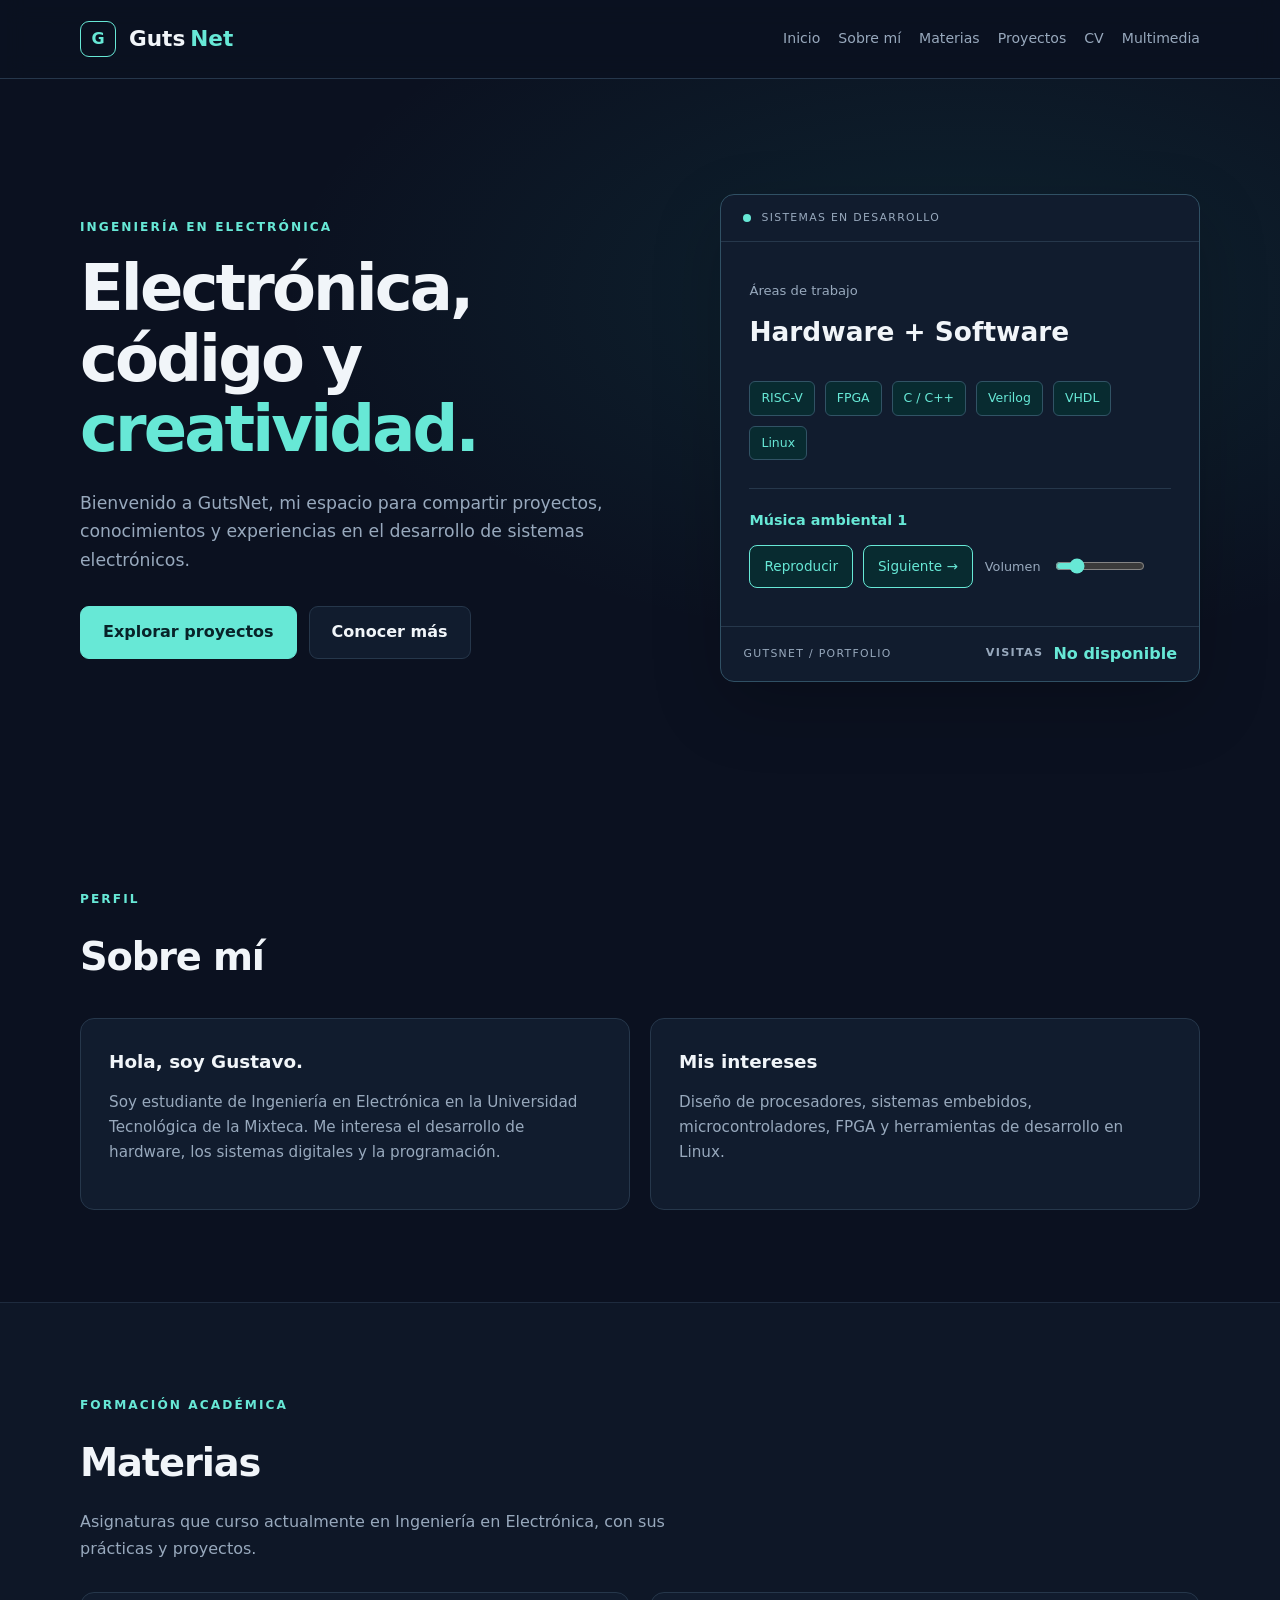
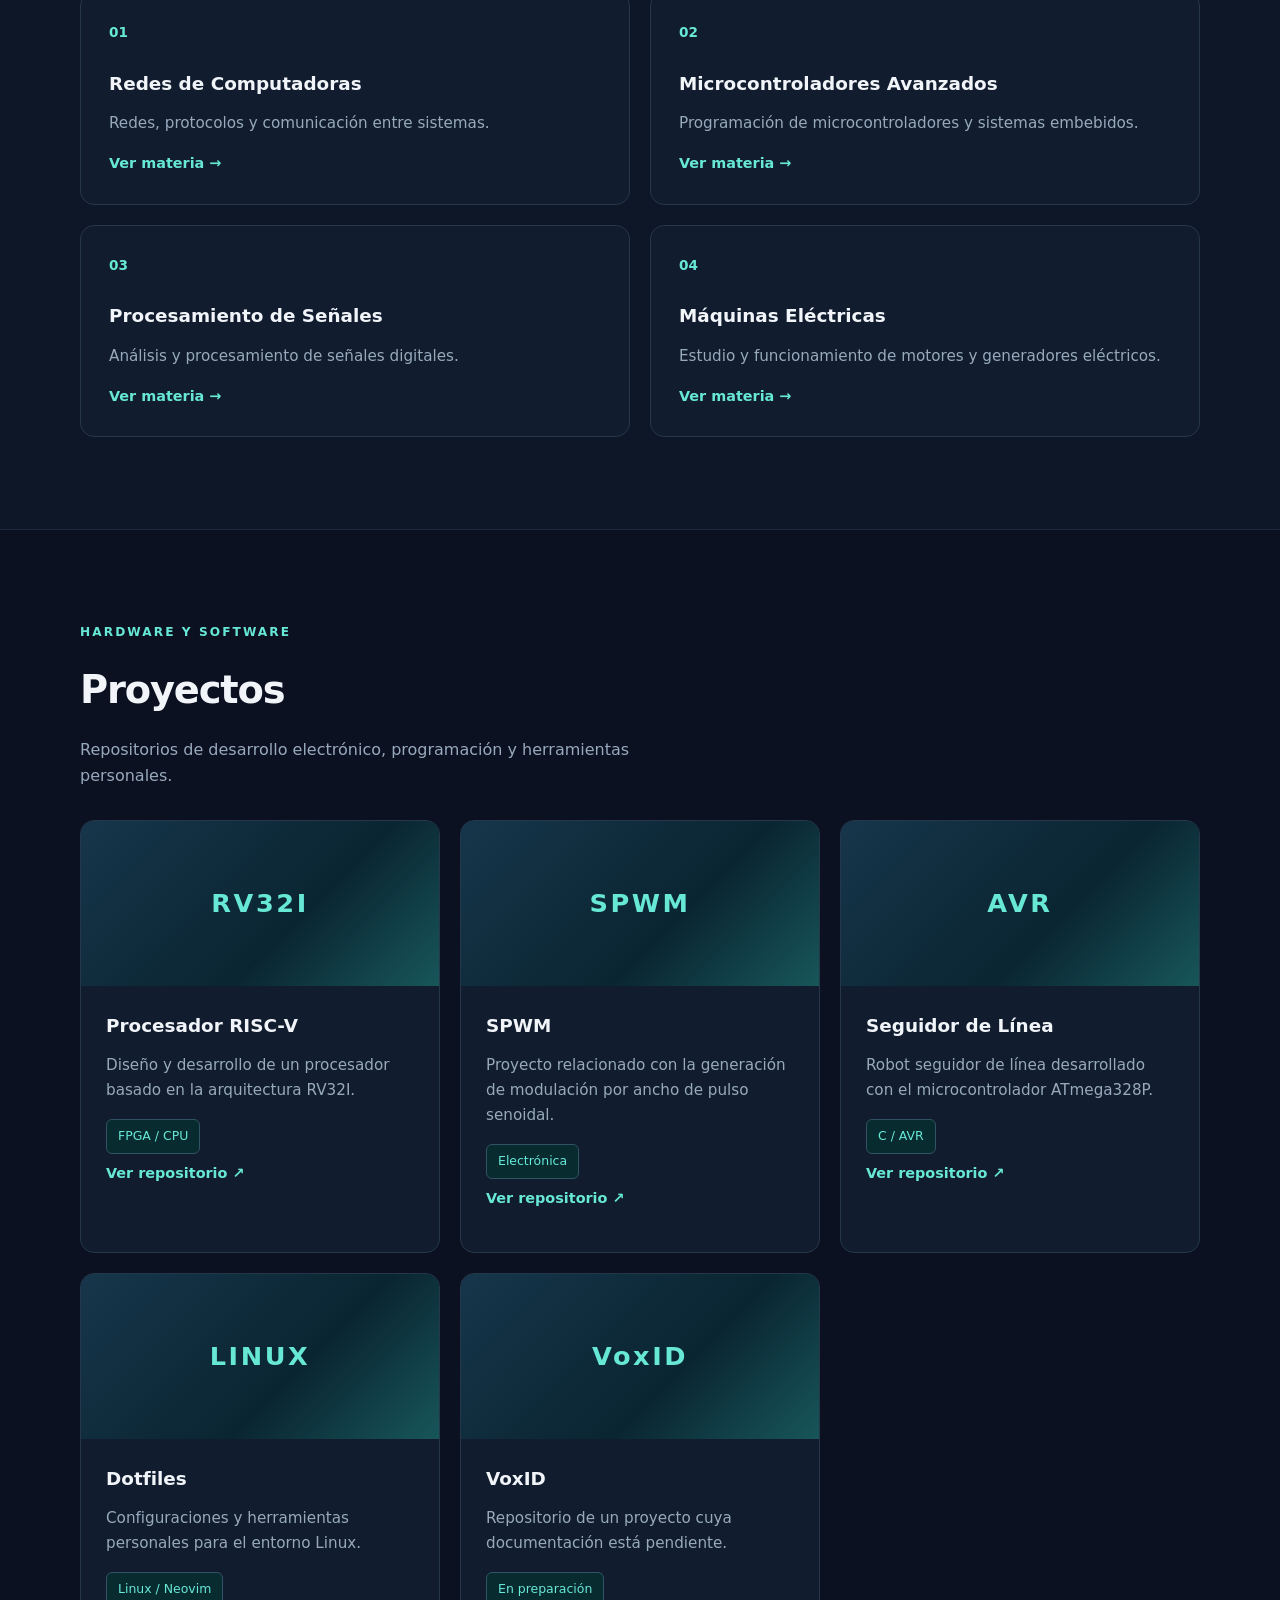
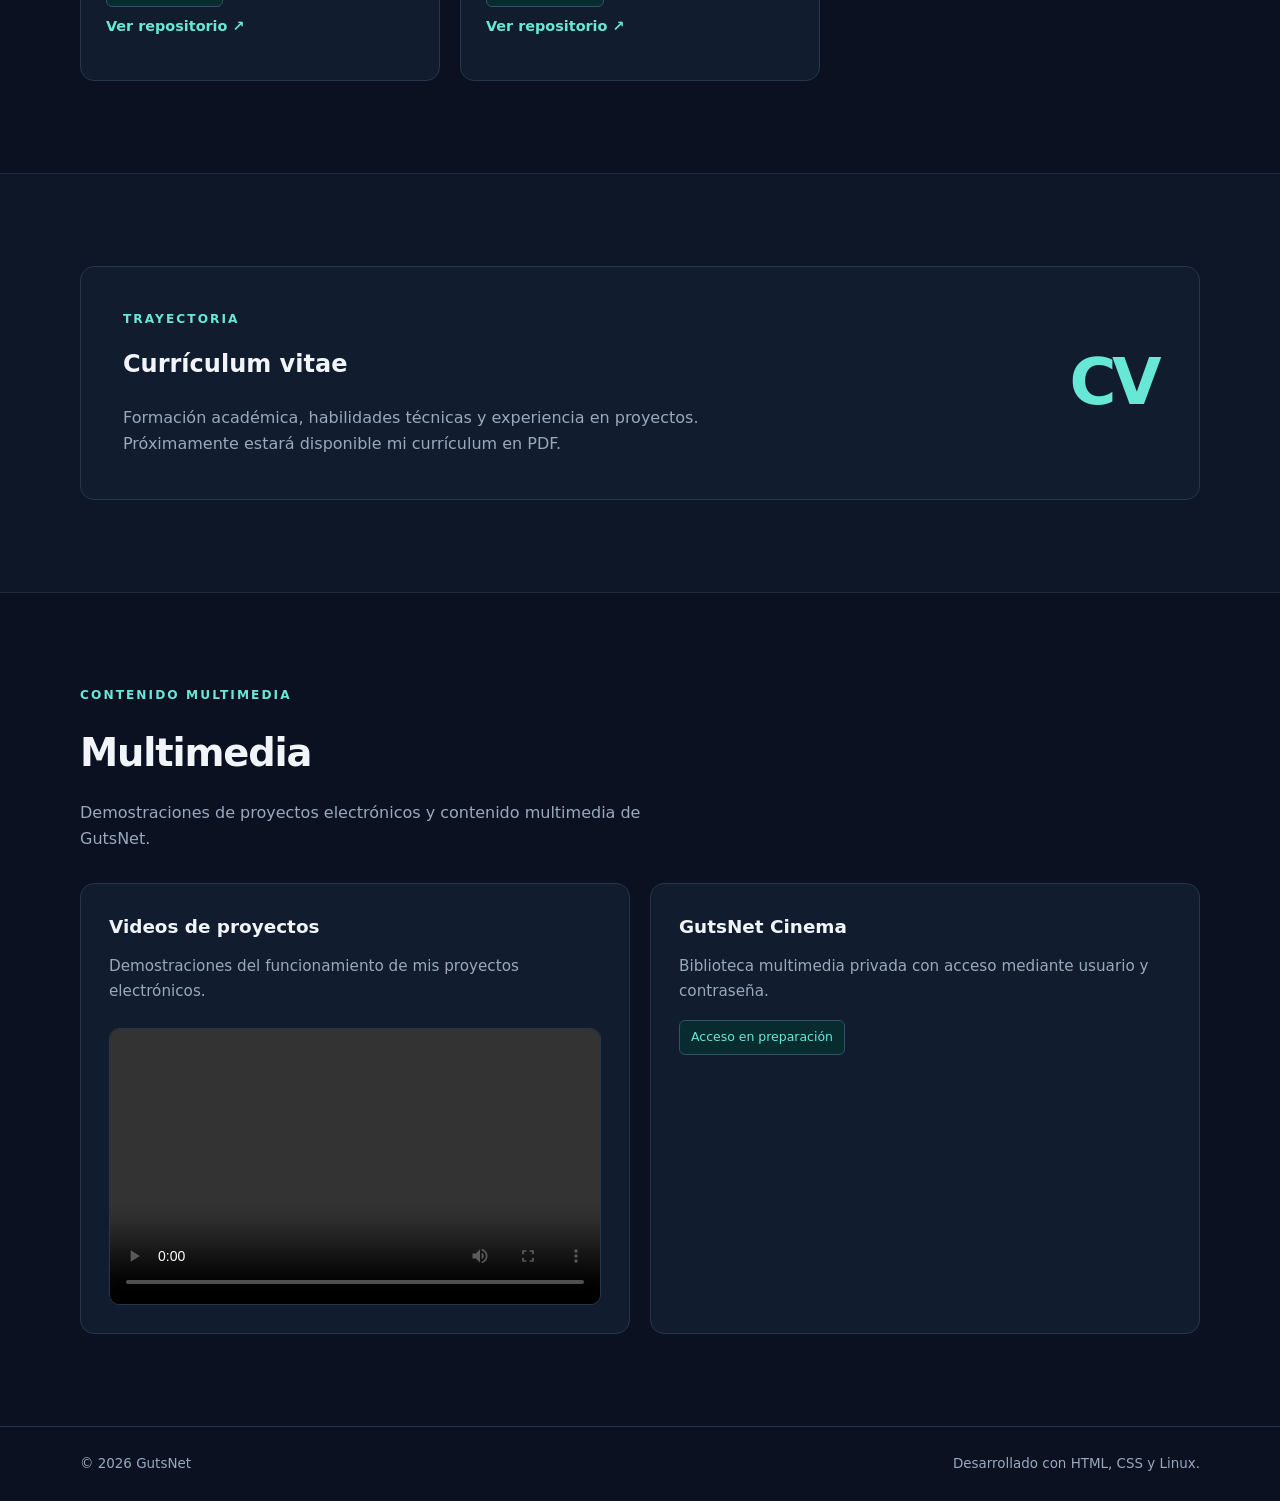
==== C0DE/web/public/index.html @ ec5d4936 "GutsNet" ====
<!DOCTYPE html>
<html lang="es-MX">
<head>
    <meta charset="UTF-8">
    <meta name="viewport"
          content="width=device-width, initial-scale=1.0">
    <meta name="description"
          content="GutsNet: portafolio de electrónica, programación y proyectos académicos.">

    <title>GutsNet | Portafolio</title>

    <link rel="stylesheet" href="assets/css/style.css">
    <script src="assets/js/main.js" defer></script>
</head>

<body>
    <a class="skip-link" href="#inicio">
        Ir al contenido
    </a>

    <!-- ========================================================
         Audio
         ======================================================== -->

    <audio id="musica-ambiental" preload="none"></audio>

    <!-- ========================================================
         Navegación
         ======================================================== -->

    <header class="site-header">
        <div class="container header-content">
            <a class="logo" href="#inicio">
                <span class="logo-symbol">G</span>
                Guts<span>Net</span>
            </a>

            <nav aria-label="Navegación principal">
                <a href="#inicio">Inicio</a>
                <a href="#sobre-mi">Sobre mí</a>
                <a href="#materias">Materias</a>
                <a href="#proyectos">Proyectos</a>
                <a href="#cv">CV</a>
                <a href="#multimedia">Multimedia</a>
            </nav>
        </div>
    </header>

    <main id="inicio">

        <!-- ====================================================
             Presentación
             ==================================================== -->

        <section class="hero">
            <div class="container hero-grid">

                <div class="hero-content">
                    <p class="eyebrow">
                        INGENIERÍA EN ELECTRÓNICA
                    </p>

                    <h1>
                        Electrónica, código
                        y <span class="accent">creatividad.</span>
                    </h1>

                    <p class="hero-description">
                        Bienvenido a GutsNet, mi espacio para
                        compartir proyectos, conocimientos y
                        experiencias en el desarrollo de
                        sistemas electrónicos.
                    </p>

                    <div class="hero-actions">
                        <a class="button primary" href="#proyectos">
                            Explorar proyectos
                        </a>

                        <a class="button secondary" href="#sobre-mi">
                            Conocer más
                        </a>
                    </div>
                </div>

                <!-- Panel tecnológico -->

                <aside class="hero-panel"
                       aria-label="Áreas de interés">

                    <div class="panel-header">
                        <span class="status-dot"></span>
                        SISTEMAS EN DESARROLLO
                    </div>

                    <div class="panel-body">
                        <p class="panel-label">
                            Áreas de trabajo
                        </p>

                        <h2>Hardware + Software</h2>

                        <div class="tech-row">
                            <span>RISC-V</span>
                            <span>FPGA</span>
                            <span>C / C++</span>
                            <span>Verilog</span>
                            <span>VHDL</span>
                            <span>Linux</span>
                        </div>

                        <!-- Reproductor de música -->

                        <div class="music-player">
                            <div class="music-info">
                                <span id="music-title"
                                      aria-live="polite">
                                    Música ambiental 1
                                </span>
                            </div>

                            <div class="music-controls">
                                <button id="music-toggle"
                                        type="button"
                                        aria-pressed="false">
                                    Reproducir
                                </button>

                                <button id="music-next"
                                        type="button"
                                        aria-label="Siguiente canción">
                                    Siguiente →
                                </button>
                            </div>

                            <label for="music-volume">
                                Volumen
                            </label>

                            <input id="music-volume"
                                   type="range"
                                   min="0"
                                   max="100"
                                   value="20"
                                   aria-label="Volumen de música">
                        </div>
                    </div>

                    <!-- Contador de visitas -->

                    <div class="panel-footer">
                        <span>GUTSNET / PORTFOLIO</span>

                        <div class="visits-indicator">
                            <span class="visits-label">
                                VISITAS
                            </span>

                            <strong id="contador-visitas"
                                    aria-live="polite">
                                Cargando...
                            </strong>
                        </div>
                    </div>
                </aside>
            </div>
        </section>

        <!-- ====================================================
             Sobre mí
             ==================================================== -->

        <section id="sobre-mi" class="section">
            <div class="container">
                <p class="eyebrow">PERFIL</p>

                <h2 class="section-title">
                    Sobre mí
                </h2>

                <div class="about-grid">
                    <div class="card">
                        <h3>Hola, soy Gustavo.</h3>

                        <p>
                            Soy estudiante de Ingeniería en
                            Electrónica en la Universidad
                            Tecnológica de la Mixteca.
                            Me interesa el desarrollo de hardware,
                            los sistemas digitales y la programación.
                        </p>
                    </div>

                    <div class="card">
                        <h3>Mis intereses</h3>

                        <p>
                            Diseño de procesadores, sistemas
                            embebidos, microcontroladores,
                            FPGA y herramientas de desarrollo
                            en Linux.
                        </p>
                    </div>
                </div>
            </div>
        </section>

        <!-- ====================================================
             Materias
             ==================================================== -->

        <section id="materias" class="section alternate">
            <div class="container">
                <p class="eyebrow">
                    FORMACIÓN ACADÉMICA
                </p>

                <h2 class="section-title">
                    Materias
                </h2>

                <p class="section-description">
                    Asignaturas que curso actualmente en
                    Ingeniería en Electrónica, con sus
                    prácticas y proyectos.
                </p>

                <div class="card-grid subject-grid">

                    <!-- Redes de Computadoras -->

                    <article class="card subject-card">
                        <span class="card-number">01</span>

                        <h3>Redes de Computadoras</h3>

                        <p>
                            Redes, protocolos y comunicación
                            entre sistemas.
                        </p>

                        <a class="project-link"
                           href="materias.html#redes">
                            Ver materia →
                        </a>
                    </article>

                    <!-- Microcontroladores Avanzados -->

                    <article class="card subject-card">
                        <span class="card-number">02</span>

                        <h3>Microcontroladores Avanzados</h3>

                        <p>
                            Programación de microcontroladores
                            y sistemas embebidos.
                        </p>

                        <a class="project-link"
                           href="materias.html#microcontroladores">
                            Ver materia →
                        </a>
                    </article>

                    <!-- Procesamiento de Señales -->

                    <article class="card subject-card">
                        <span class="card-number">03</span>

                        <h3>Procesamiento de Señales</h3>

                        <p>
                            Análisis y procesamiento
                            de señales digitales.
                        </p>

                        <a class="project-link"
                           href="materias.html#senales">
                            Ver materia →
                        </a>
                    </article>

                    <!-- Máquinas Eléctricas -->

                    <article class="card subject-card">
                        <span class="card-number">04</span>

                        <h3>Máquinas Eléctricas</h3>

                        <p>
                            Estudio y funcionamiento
                            de motores y generadores eléctricos.
                        </p>

                        <a class="project-link"
                           href="materias.html#maquinas">
                            Ver materia →
                        </a>
                    </article>
                </div>
            </div>
        </section>

        <!-- ====================================================
             Proyectos
             ==================================================== -->

        <section id="proyectos" class="section">
            <div class="container">
                <p class="eyebrow">
                    HARDWARE Y SOFTWARE
                </p>

                <h2 class="section-title">
                    Proyectos
                </h2>

                <p class="section-description">
                    Repositorios de desarrollo electrónico,
                    programación y herramientas personales.
                </p>

                <div class="card-grid">

                    <!-- RV32I -->

                    <article class="card project-card">
                        <div class="project-art">
                            RV32I
                        </div>

                        <div class="project-content">
                            <h3>Procesador RISC-V</h3>

                            <p>
                                Diseño y desarrollo de un
                                procesador basado en la
                                arquitectura RV32I.
                            </p>

                            <span class="card-tag">
                                FPGA / CPU
                            </span>

                            <p>
                                <a class="project-link"
                                   href="https://github.com/Sudo-Guts/RV32I-Monocilo"
                                   target="_blank"
                                   rel="noopener noreferrer">
                                    Ver repositorio ↗
                                </a>
                            </p>
                        </div>
                    </article>

                    <!-- SPWM -->

                    <article class="card project-card">
                        <div class="project-art">
                            SPWM
                        </div>

                        <div class="project-content">
                            <h3>SPWM</h3>

                            <p>
                                Proyecto relacionado con la
                                generación de modulación
                                por ancho de pulso senoidal.
                            </p>

                            <span class="card-tag">
                                Electrónica
                            </span>

                            <p>
                                <a class="project-link"
                                   href="https://github.com/Sudo-Guts/SPWM"
                                   target="_blank"
                                   rel="noopener noreferrer">
                                    Ver repositorio ↗
                                </a>
                            </p>
                        </div>
                    </article>

                    <!-- Seguidor de Línea -->

                    <article class="card project-card">
                        <div class="project-art">
                            AVR
                        </div>

                        <div class="project-content">
                            <h3>Seguidor de Línea</h3>

                            <p>
                                Robot seguidor de línea
                                desarrollado con el
                                microcontrolador ATmega328P.
                            </p>

                            <span class="card-tag">
                                C / AVR
                            </span>

                            <p>
                                <a class="project-link"
                                   href="https://github.com/Sudo-Guts/SeguidorLinea"
                                   target="_blank"
                                   rel="noopener noreferrer">
                                    Ver repositorio ↗
                                </a>
                            </p>
                        </div>
                    </article>

                    <!-- Dotfiles -->

                    <article class="card project-card">
                        <div class="project-art">
                            LINUX
                        </div>

                        <div class="project-content">
                            <h3>Dotfiles</h3>

                            <p>
                                Configuraciones y herramientas
                                personales para el entorno Linux.
                            </p>

                            <span class="card-tag">
                                Linux / Neovim
                            </span>

                            <p>
                                <a class="project-link"
                                   href="https://github.com/Sudo-Guts/Dotfiles"
                                   target="_blank"
                                   rel="noopener noreferrer">
                                    Ver repositorio ↗
                                </a>
                            </p>
                        </div>
                    </article>

                    <!-- VoxID -->

                    <article class="card project-card">
                        <div class="project-art">
                            VoxID
                        </div>

                        <div class="project-content">
                            <h3>VoxID</h3>

                            <p>
                                Repositorio de un proyecto
                                cuya documentación está pendiente.
                            </p>

                            <span class="card-tag">
                                En preparación
                            </span>

                            <p>
                                <a class="project-link"
                                   href="https://github.com/Sudo-Guts/VoxID"
                                   target="_blank"
                                   rel="noopener noreferrer">
                                    Ver repositorio ↗
                                </a>
                            </p>
                        </div>
                    </article>
                </div>
            </div>
        </section>

        <!-- ====================================================
             Currículum
             ==================================================== -->

        <section id="cv" class="section alternate">
            <div class="container">
                <div class="feature-card">
                    <div>
                        <p class="eyebrow">
                            TRAYECTORIA
                        </p>

                        <h2>Currículum vitae</h2>

                        <p>
                            Formación académica, habilidades
                            técnicas y experiencia en proyectos.
                            Próximamente estará disponible
                            mi currículum en PDF.
                        </p>
                    </div>

                    <span class="feature-icon"
                          aria-hidden="true">
                        CV
                    </span>
                </div>
            </div>
        </section>

        <!-- ====================================================
             Multimedia
             ==================================================== -->

        <section id="multimedia" class="section">
            <div class="container">
                <p class="eyebrow">
                    CONTENIDO MULTIMEDIA
                </p>

                <h2 class="section-title">
                    Multimedia
                </h2>

                <p class="section-description">
                    Demostraciones de proyectos electrónicos
                    y contenido multimedia de GutsNet.
                </p>

                <div class="about-grid">

                    <!-- Videos de proyectos -->

                    <div class="card multimedia-card">
                        <h3>Videos de proyectos</h3>

                        <p>
                            Demostraciones del funcionamiento
                            de mis proyectos electrónicos.
                        </p>

                        <video class="project-video"
                               controls
                               preload="metadata"
                               playsinline>
                            <source
                                src="assets/video/demostracion.mp4"
                                type="video/mp4">

                            Tu navegador no admite video HTML5.
                        </video>
                    </div>

                    <!-- Biblioteca privada -->

                    <div class="card multimedia-card">
                        <h3>GutsNet Cinema</h3>

                        <p>
                            Biblioteca multimedia privada
                            con acceso mediante usuario
                            y contraseña.
                        </p>

                        <span class="card-tag">
                            Acceso en preparación
                        </span>
                    </div>
                </div>
            </div>
        </section>
    </main>

    <!-- ========================================================
         Pie de página
         ======================================================== -->

    <footer class="site-footer">
        <div class="container footer-content">
            <p>© 2026 GutsNet</p>
            <p>Desarrollado con HTML, CSS y Linux.</p>
        </div>
    </footer>
</body>
</html>
---- C0DE/web/public/assets/css/style.css ----
/* ============================================================
 * GutsNet - Main Stylesheet
 * ============================================================ */

/* ============================================================
 * Variables
 * ============================================================ */

:root {
    --bg: #0b1120;
    --surface: #111c2e;
    --surface-alt: #0e1727;
    --border: #26374b;

    --text: #f1f5f9;
    --muted: #98a9bd;

    --accent: #67e8d6;
    --accent-dark: #082b30;

    --radius: 14px;
    --max-width: 1120px;
}

/* ============================================================
 * Base
 * ============================================================ */

* {
    box-sizing: border-box;
}

html {
    scroll-behavior: smooth;
}

body {
    margin: 0;

    background: var(--bg);
    color: var(--text);

    font-family:
        system-ui,
        -apple-system,
        BlinkMacSystemFont,
        "Segoe UI",
        sans-serif;

    line-height: 1.65;
}

h1,
h2,
h3,
p {
    margin-top: 0;
}

a {
    color: inherit;
    text-decoration: none;
}

button,
input {
    font: inherit;
}

button {
    cursor: pointer;
}

a:focus-visible,
button:focus-visible,
input:focus-visible {
    outline: 2px solid var(--accent);
    outline-offset: 4px;
}

.container {
    width: min(90%, var(--max-width));
    margin-inline: auto;
}

/* ============================================================
 * Accessibility
 * ============================================================ */

.skip-link {
    position: absolute;
    top: -100px;
    left: 16px;
    z-index: 100;

    padding: 10px 16px;

    background: var(--accent);
    color: var(--bg);
}

.skip-link:focus {
    top: 12px;
}

/* ============================================================
 * Header
 * ============================================================ */

.site-header {
    position: sticky;
    top: 0;
    z-index: 10;

    background: rgba(11, 17, 32, 0.94);
    border-bottom: 1px solid var(--border);

    backdrop-filter: blur(12px);
}

.header-content {
    display: flex;
    align-items: center;
    justify-content: space-between;

    gap: 24px;
    min-height: 78px;
}

.logo {
    display: inline-flex;
    align-items: center;

    gap: 5px;

    font-size: 1.35rem;
    font-weight: 800;
    white-space: nowrap;
}

.logo > span:last-child {
    color: var(--accent);
}

.logo-symbol {
    display: inline-grid;
    place-items: center;

    width: 36px;
    height: 36px;

    margin-right: 8px;

    border: 1px solid var(--accent);
    border-radius: 9px;

    color: var(--accent);
    font-size: 1rem;
}

nav {
    display: flex;
    flex-wrap: wrap;
    align-items: center;

    gap: 18px;
}

nav a {
    color: var(--muted);
    font-size: 0.88rem;

    transition: color 0.2s;
}

nav a:hover {
    color: var(--accent);
}

/* ============================================================
 * Hero
 * ============================================================ */

.hero {
    position: relative;

    padding: 115px 0;
    overflow: hidden;

    background:
        radial-gradient(
            ellipse at 75% 30%,
            rgba(36, 159, 156, 0.13),
            transparent 50%
        );
}

.hero-grid {
    display: grid;
    grid-template-columns: 1.2fr 1fr;

    gap: 65px;
    align-items: center;
}

.hero-content {
    min-width: 0;
}

.eyebrow {
    margin: 0 0 16px;

    color: var(--accent);

    font-size: 0.76rem;
    font-weight: 700;
    letter-spacing: 0.17em;
}

h1 {
    max-width: 700px;
    margin-bottom: 24px;

    font-size: clamp(2.6rem, 5vw, 4.8rem);
    line-height: 1.1;
    letter-spacing: -0.045em;
}

.accent {
    color: var(--accent);
}

.hero-description {
    max-width: 540px;

    color: var(--muted);
    font-size: 1.08rem;
}

.hero-actions {
    display: flex;
    flex-wrap: wrap;

    gap: 12px;
    margin-top: 32px;
}

/* ============================================================
 * Buttons
 * ============================================================ */

.button {
    display: inline-block;

    padding: 12px 22px;

    border: 1px solid var(--border);
    border-radius: 9px;

    font-weight: 650;

    transition:
        transform 0.2s,
        background 0.2s;
}

.button:hover {
    transform: translateY(-2px);
}

.button.primary {
    background: var(--accent);
    color: #082329;

    border-color: var(--accent);
}

.button.primary:hover {
    background: #8cf5e5;
}

.button.secondary {
    background: var(--surface);
    color: var(--text);
}

.button.secondary:hover {
    background: #192b40;
}

/* ============================================================
 * Technology Panel
 * ============================================================ */

.hero-panel {
    min-width: 0;
    overflow: hidden;

    border: 1px solid #305064;
    border-radius: var(--radius);

    background: var(--surface);

    box-shadow:
        0 24px 70px rgba(0, 0, 0, 0.2);
}

.panel-header,
.panel-footer {
    display: flex;
    align-items: center;

    gap: 10px;
    padding: 14px 22px;

    color: var(--muted);

    font-size: 0.68rem;
    letter-spacing: 0.12em;
}

.panel-header {
    border-bottom: 1px solid var(--border);
}

.panel-footer {
    justify-content: space-between;
    flex-wrap: wrap;

    border-top: 1px solid var(--border);
}

.status-dot {
    width: 8px;
    height: 8px;

    flex-shrink: 0;

    border-radius: 50%;
    background: var(--accent);
}

.panel-body {
    padding: 38px 28px;
}

.panel-label {
    margin-bottom: 8px;

    color: var(--muted);
    font-size: 0.82rem;
}

.panel-body h2 {
    margin-bottom: 28px;
    font-size: 1.65rem;
}

.tech-row {
    display: flex;
    flex-wrap: wrap;

    gap: 10px;
}

.tech-row span,
.card-tag {
    display: inline-block;

    padding: 6px 11px;

    border: 1px solid #315365;
    border-radius: 6px;

    background: var(--accent-dark);
    color: var(--accent);

    font-size: 0.78rem;
}

/* ============================================================
 * Ambient Music Player
 * ============================================================ */

.music-player {
    display: flex;
    align-items: center;
    flex-wrap: wrap;

    gap: 12px;

    margin-top: 28px;
    padding-top: 20px;

    border-top: 1px solid var(--border);
}

.music-info {
    width: 100%;

    color: var(--accent);
    font-size: 0.9rem;
    font-weight: 600;
}

.music-controls {
    display: flex;
    flex-wrap: wrap;

    gap: 10px;
}

.music-player button {
    padding: 9px 14px;

    border: 1px solid var(--accent);
    border-radius: 8px;

    background: var(--accent-dark);
    color: var(--accent);

    font-size: 0.85rem;

    transition:
        background 0.2s,
        transform 0.2s;
}

.music-player button:hover {
    background: #12474a;
    transform: translateY(-2px);
}

.music-player button:active {
    transform: translateY(0);
}

.music-player label {
    color: var(--muted);
    font-size: 0.8rem;
}

.music-player input[type="range"] {
    width: 90px;
    max-width: 100%;

    accent-color: var(--accent);
    cursor: pointer;
}

/* ============================================================
 * Visit Counter
 * ============================================================ */

.visits-indicator {
    display: inline-flex;
    align-items: center;
    flex-wrap: wrap;

    gap: 10px;
}

.visits-label {
    color: var(--muted);

    font-size: 0.7rem;
    font-weight: 600;
}

.visits-indicator strong {
    color: var(--accent);

    font-size: 1rem;
    font-weight: 700;
    font-variant-numeric: tabular-nums;
    letter-spacing: normal;
}

/* ============================================================
 * Sections
 * ============================================================ */

.section {
    padding: 92px 0;
    scroll-margin-top: 90px;
}

.section.alternate {
    background: var(--surface-alt);
    border-block: 1px solid #1e2b3e;
}

.section-title {
    margin-bottom: 15px;

    font-size: clamp(1.9rem, 3vw, 2.7rem);
    letter-spacing: -0.03em;
}

.section-description {
    max-width: 630px;
    margin-bottom: 30px;

    color: var(--muted);
}

/* ============================================================
 * Grids
 * ============================================================ */

.about-grid,
.card-grid {
    display: grid;

    gap: 20px;
    margin-top: 30px;
}

.about-grid {
    grid-template-columns: repeat(2, minmax(0, 1fr));
}

.card-grid {
    grid-template-columns: repeat(3, minmax(0, 1fr));
}

.subject-grid {
    grid-template-columns: repeat(2, minmax(0, 1fr));
}

/* ============================================================
 * Cards
 * ============================================================ */

.card {
    min-width: 0;

    padding: 28px;

    border: 1px solid var(--border);
    border-radius: var(--radius);

    background: var(--surface);

    transition:
        border-color 0.2s,
        transform 0.2s;
}

.card:hover {
    border-color: #438b93;
    transform: translateY(-3px);
}

.card h3 {
    margin-bottom: 12px;
    font-size: 1.15rem;
}

.card p {
    margin-bottom: 16px;

    color: var(--muted);
    font-size: 0.95rem;
}

.card-number {
    display: block;

    margin-bottom: 25px;

    color: var(--accent);

    font-size: 0.85rem;
    font-weight: 700;
}

/* ============================================================
 * Subjects
 * ============================================================ */

.subject-card {
    display: flex;
    flex-direction: column;
    align-items: flex-start;
}

.subject-card .project-link {
    margin-top: auto;
}

.subject-detail {
    margin-bottom: 22px;
    scroll-margin-top: 110px;
}

/* ============================================================
 * Projects
 * ============================================================ */

.project-card {
    padding: 0;
    overflow: hidden;
}

.project-art {
    display: grid;
    place-items: center;

    min-height: 165px;
    padding: 16px;

    background:
        linear-gradient(
            135deg,
            #17364b,
            #0a2532 60%,
            #17565a
        );

    color: var(--accent);

    font-size: clamp(1.4rem, 2vw, 2rem);
    font-weight: 800;
    letter-spacing: 0.1em;
    text-align: center;
}

.project-content {
    padding: 25px;
}

.project-link {
    display: inline-block;
    margin-top: 8px;

    color: var(--accent);

    font-size: 0.9rem;
    font-weight: 650;
}

.project-link:hover {
    text-decoration: underline;
}

/* ============================================================
 * Curriculum Vitae
 * ============================================================ */

.feature-card {
    display: flex;
    align-items: center;
    justify-content: space-between;

    gap: 30px;
    padding: 42px;

    border: 1px solid var(--border);
    border-radius: var(--radius);

    background: var(--surface);
}

.feature-card p:last-child {
    max-width: 620px;
    margin-bottom: 0;

    color: var(--muted);
}

.feature-icon {
    color: var(--accent);

    font-size: 4rem;
    font-weight: 800;
    letter-spacing: -0.07em;
}

/* ============================================================
 * Multimedia
 * ============================================================ */

.multimedia-card {
    display: flex;
    flex-direction: column;

    gap: 12px;
}

.multimedia-card h3 {
    margin-bottom: 0;
}

.multimedia-card p {
    margin-bottom: 4px;
}

.project-video {
    display: block;

    width: 100%;
    aspect-ratio: 16 / 9;

    margin-top: 8px;

    border: 1px solid var(--border);
    border-radius: 10px;

    background: #050a12;
}

.multimedia-card .card-tag {
    align-self: flex-start;
}

/* ============================================================
 * Footer
 * ============================================================ */

.site-footer {
    padding: 26px 0;
    border-top: 1px solid var(--border);
}

.footer-content {
    display: flex;
    align-items: center;
    justify-content: space-between;

    gap: 12px;

    color: var(--muted);
    font-size: 0.84rem;
}

.footer-content p {
    margin: 0;
}

/* ============================================================
 * Responsive - Tablets
 * ============================================================ */

@media (max-width: 850px) {
    .header-content {
        flex-direction: column;

        gap: 14px;
        padding: 18px 0;
    }

    nav {
        justify-content: center;
    }

    .hero {
        padding: 75px 0;
    }

    .hero-grid {
        grid-template-columns: 1fr;
        gap: 45px;
    }

    .about-grid {
        grid-template-columns: 1fr;
    }

    .card-grid {
        grid-template-columns: repeat(2, minmax(0, 1fr));
    }

    .section {
        scroll-margin-top: 150px;
    }

    .subject-detail {
        scroll-margin-top: 150px;
    }
}

/* ============================================================
 * Responsive - Mobile
 * ============================================================ */

@media (max-width: 580px) {
    .container {
        width: 92%;
    }

    .header-content {
        gap: 16px;
    }

    nav {
        gap: 10px 15px;
    }

    nav a {
        font-size: 0.8rem;
    }

    .hero {
        padding: 65px 0;
    }

    .hero-grid {
        gap: 35px;
    }

    .hero-actions {
        gap: 10px;
    }

    .button {
        padding: 11px 17px;
        font-size: 0.88rem;
    }

    .panel-body {
        padding: 28px 22px;
    }

    .panel-header,
    .panel-footer {
        padding: 14px 18px;
    }

    .section {
        padding: 65px 0;
        scroll-margin-top: 170px;
    }

    .card-grid,
    .subject-grid {
        grid-template-columns: 1fr;
    }

    .card {
        padding: 24px;
    }

    .project-card {
        padding: 0;
    }

    .project-content {
        padding: 24px;
    }

    .subject-detail {
        scroll-margin-top: 170px;
    }

    .feature-card {
        padding: 28px;
    }

    .feature-icon {
        display: none;
    }

    .music-player {
        gap: 14px;
    }

    .footer-content {
        flex-direction: column;
        text-align: center;
    }
}

/* ============================================================
 * Responsive - Small Mobile
 * ============================================================ */

@media (max-width: 400px) {
    .logo {
        font-size: 1.2rem;
    }

    .panel-footer {
        align-items: flex-start;
        flex-direction: column;
    }

    .music-controls {
        width: 100%;
    }

    .music-controls button {
        flex: 1;
    }

    .tech-row {
        gap: 7px;
    }

    .tech-row span {
        font-size: 0.72rem;
    }
}

/* ============================================================
 * Reduced Motion
 * ============================================================ */

@media (prefers-reduced-motion: reduce) {
    html {
        scroll-behavior: auto;
    }

    .card,
    .button,
    .music-player button,
    nav a {
        transition: none;
    }
}
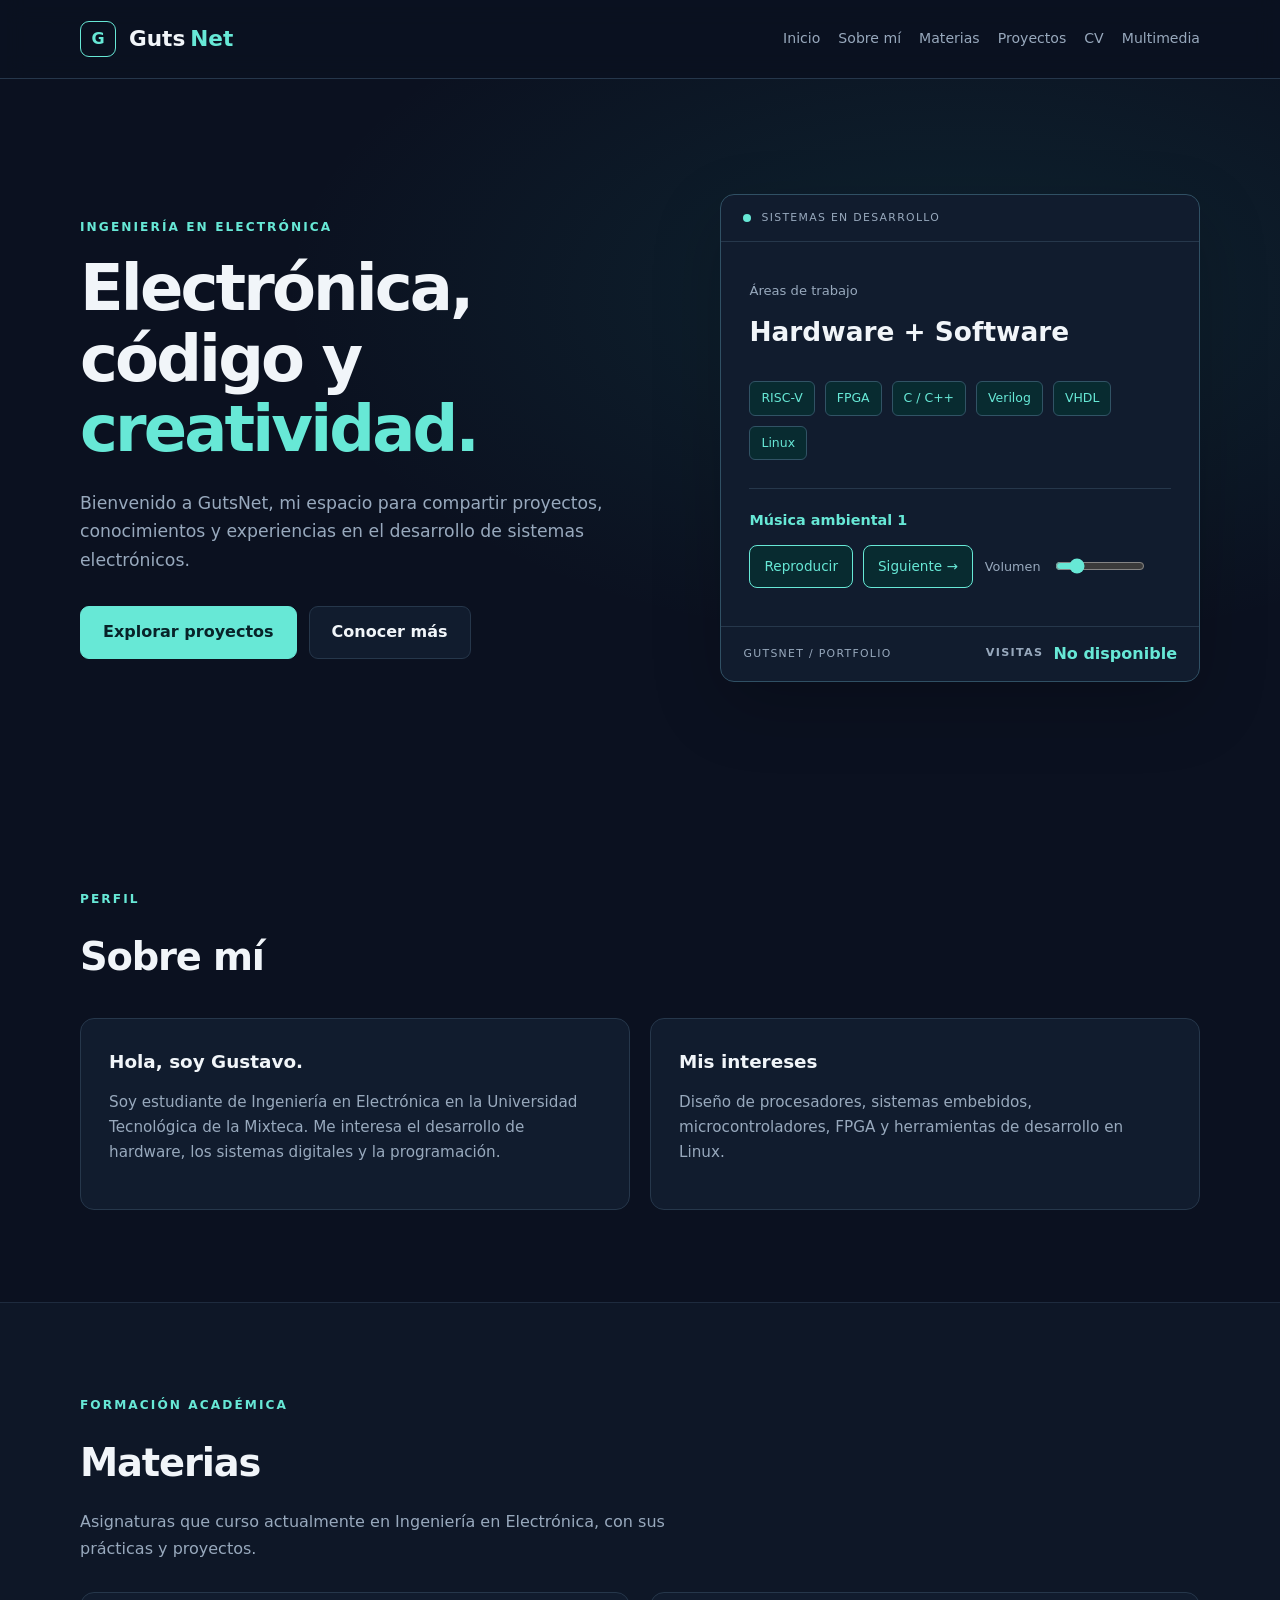
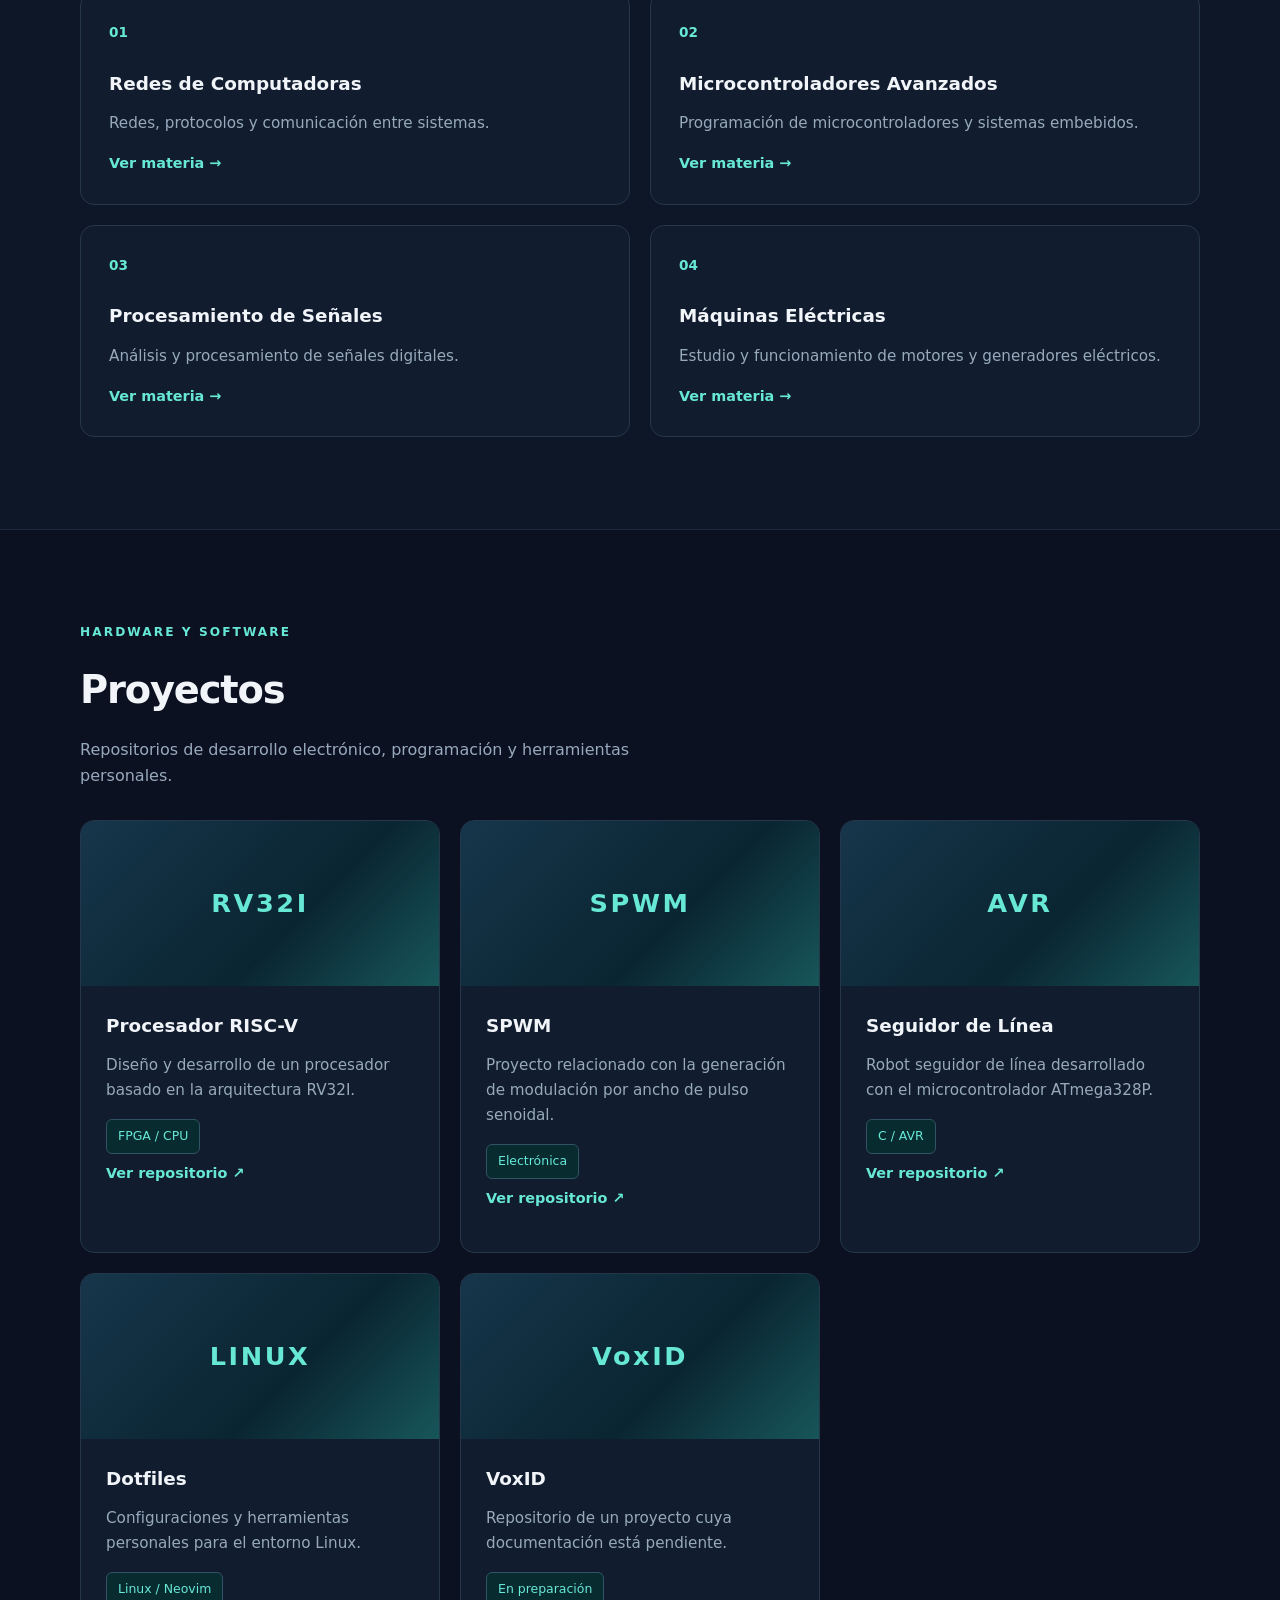
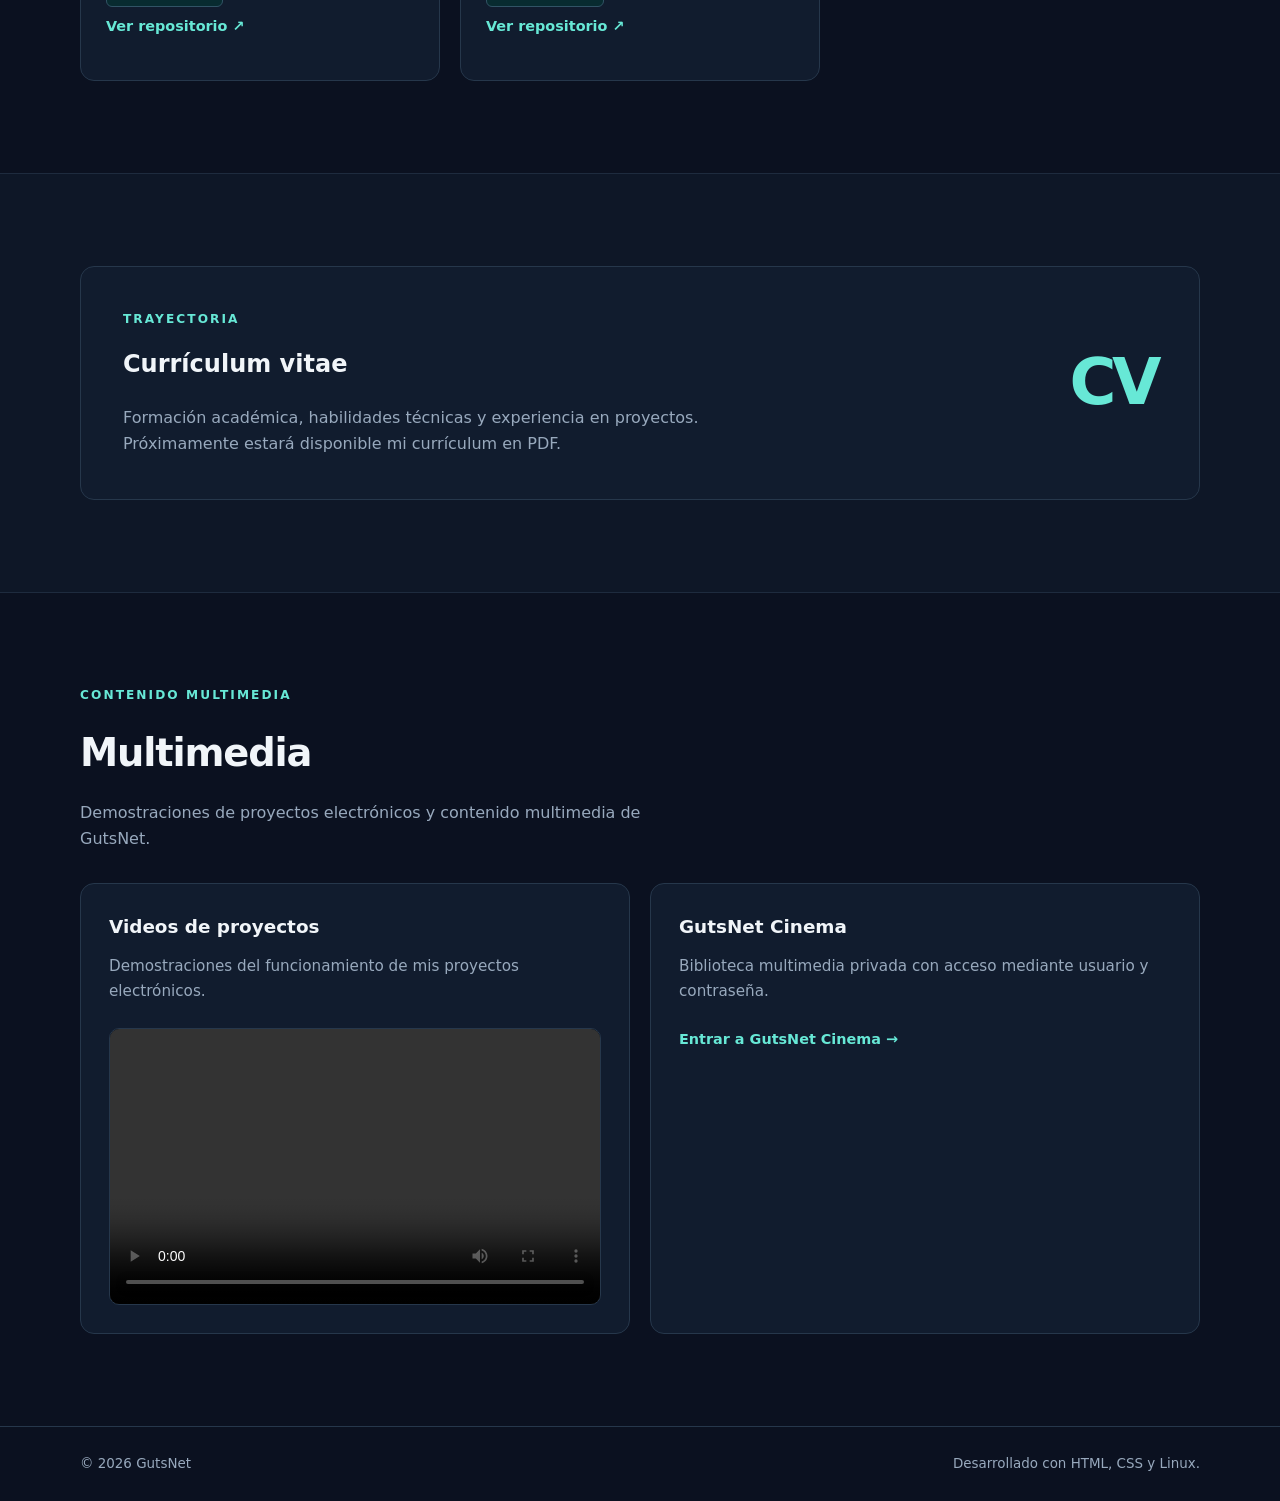
==== commit ad9eaa7a: "feat(web): vincular GutsNet Cinema desde el portafolio" ====
--- a/C0DE/web/public/index.html
+++ b/C0DE/web/public/index.html
@@ -564,9 +564,9 @@
                             y contraseña.
                         </p>
 
-                        <span class="card-tag">
-                            Acceso en preparación
-                        </span>
+                        <a class="project-link" href="/cinema/">
+                            Entrar a GutsNet Cinema →
+                        </a>
                     </div>
                 </div>
             </div>
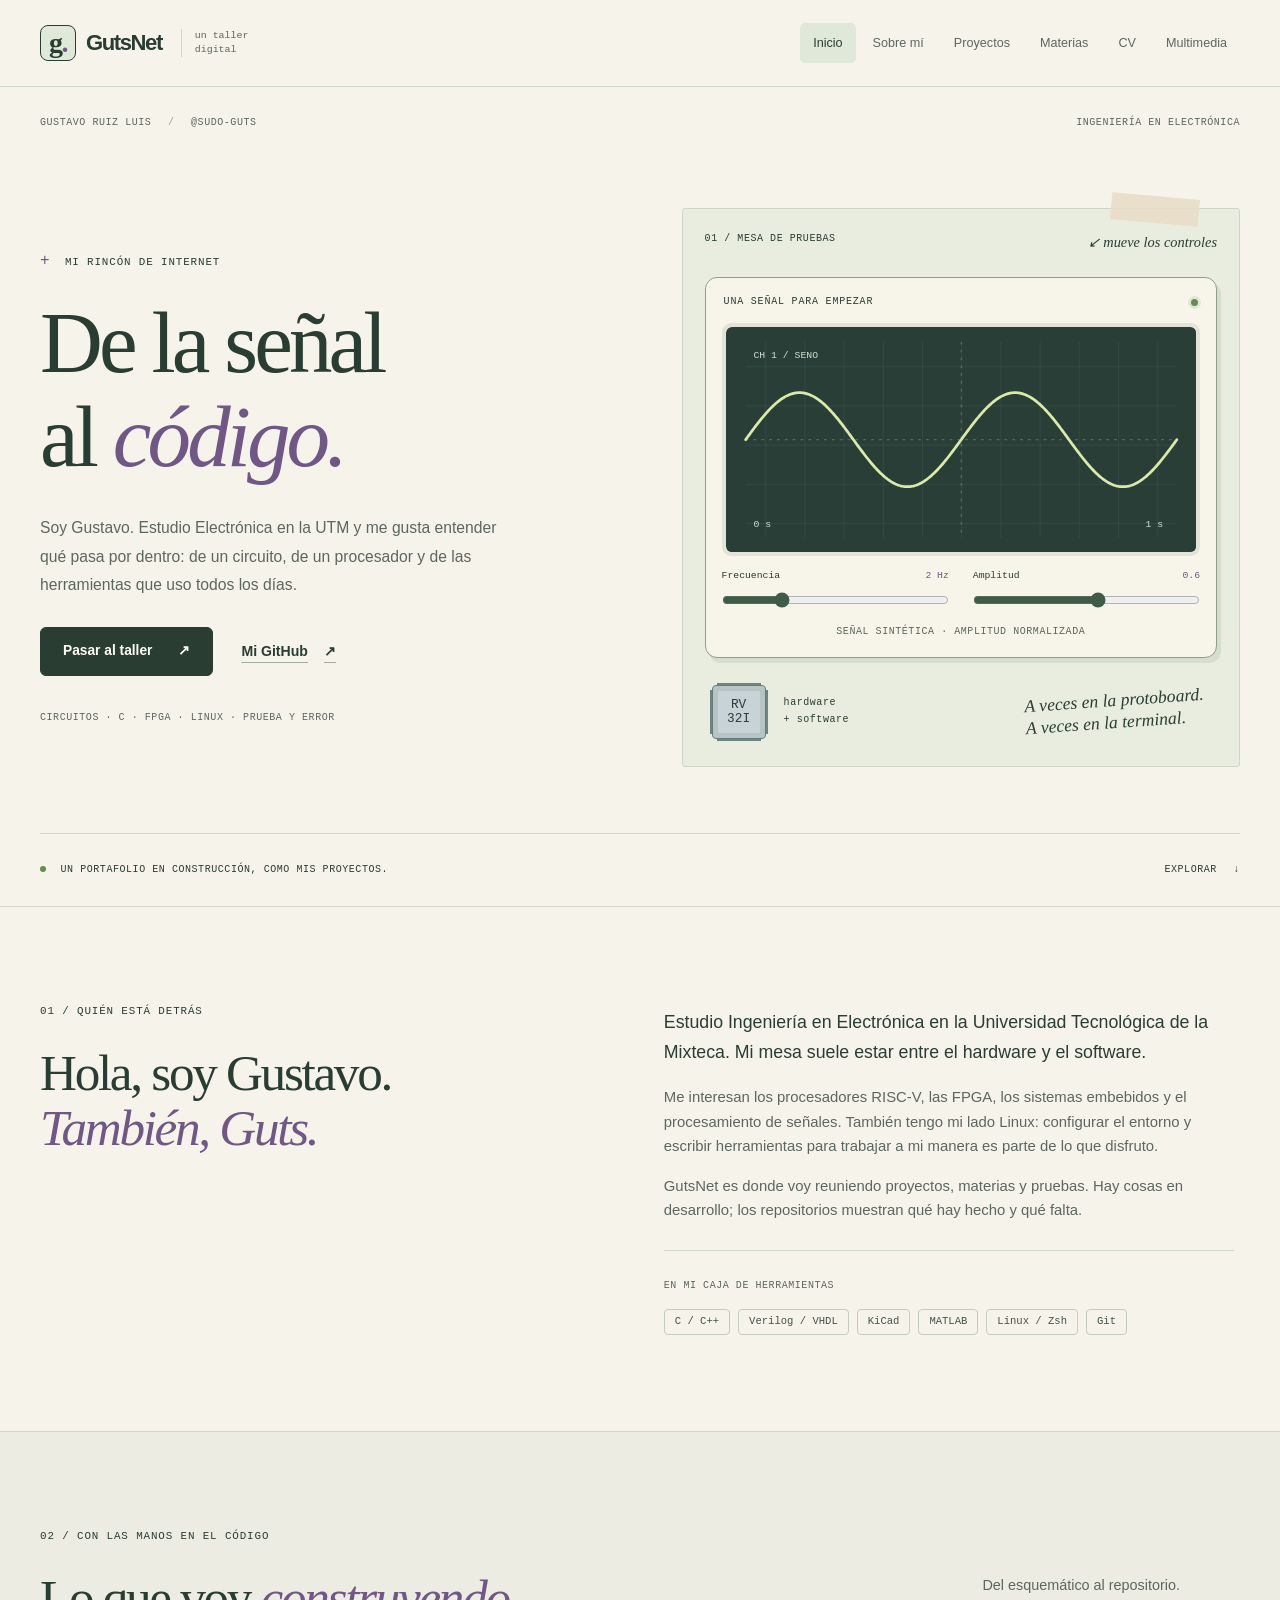
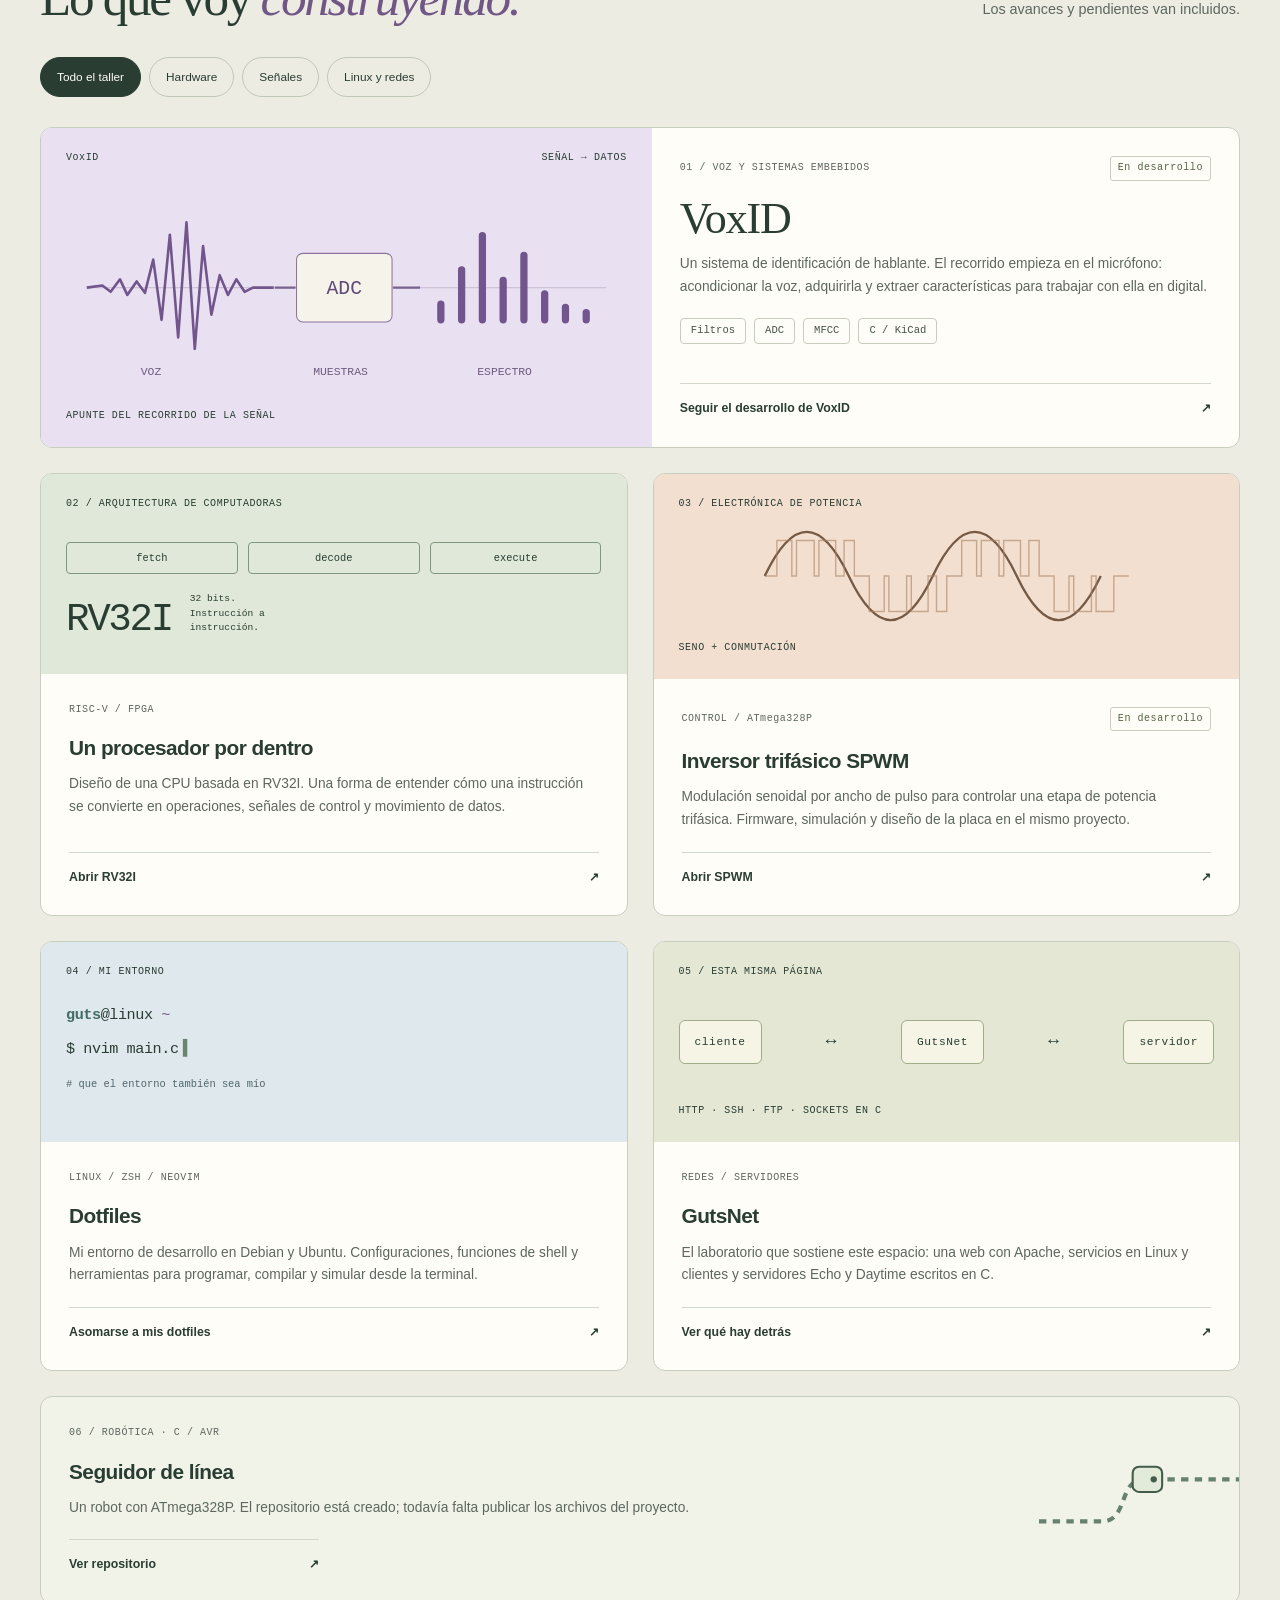
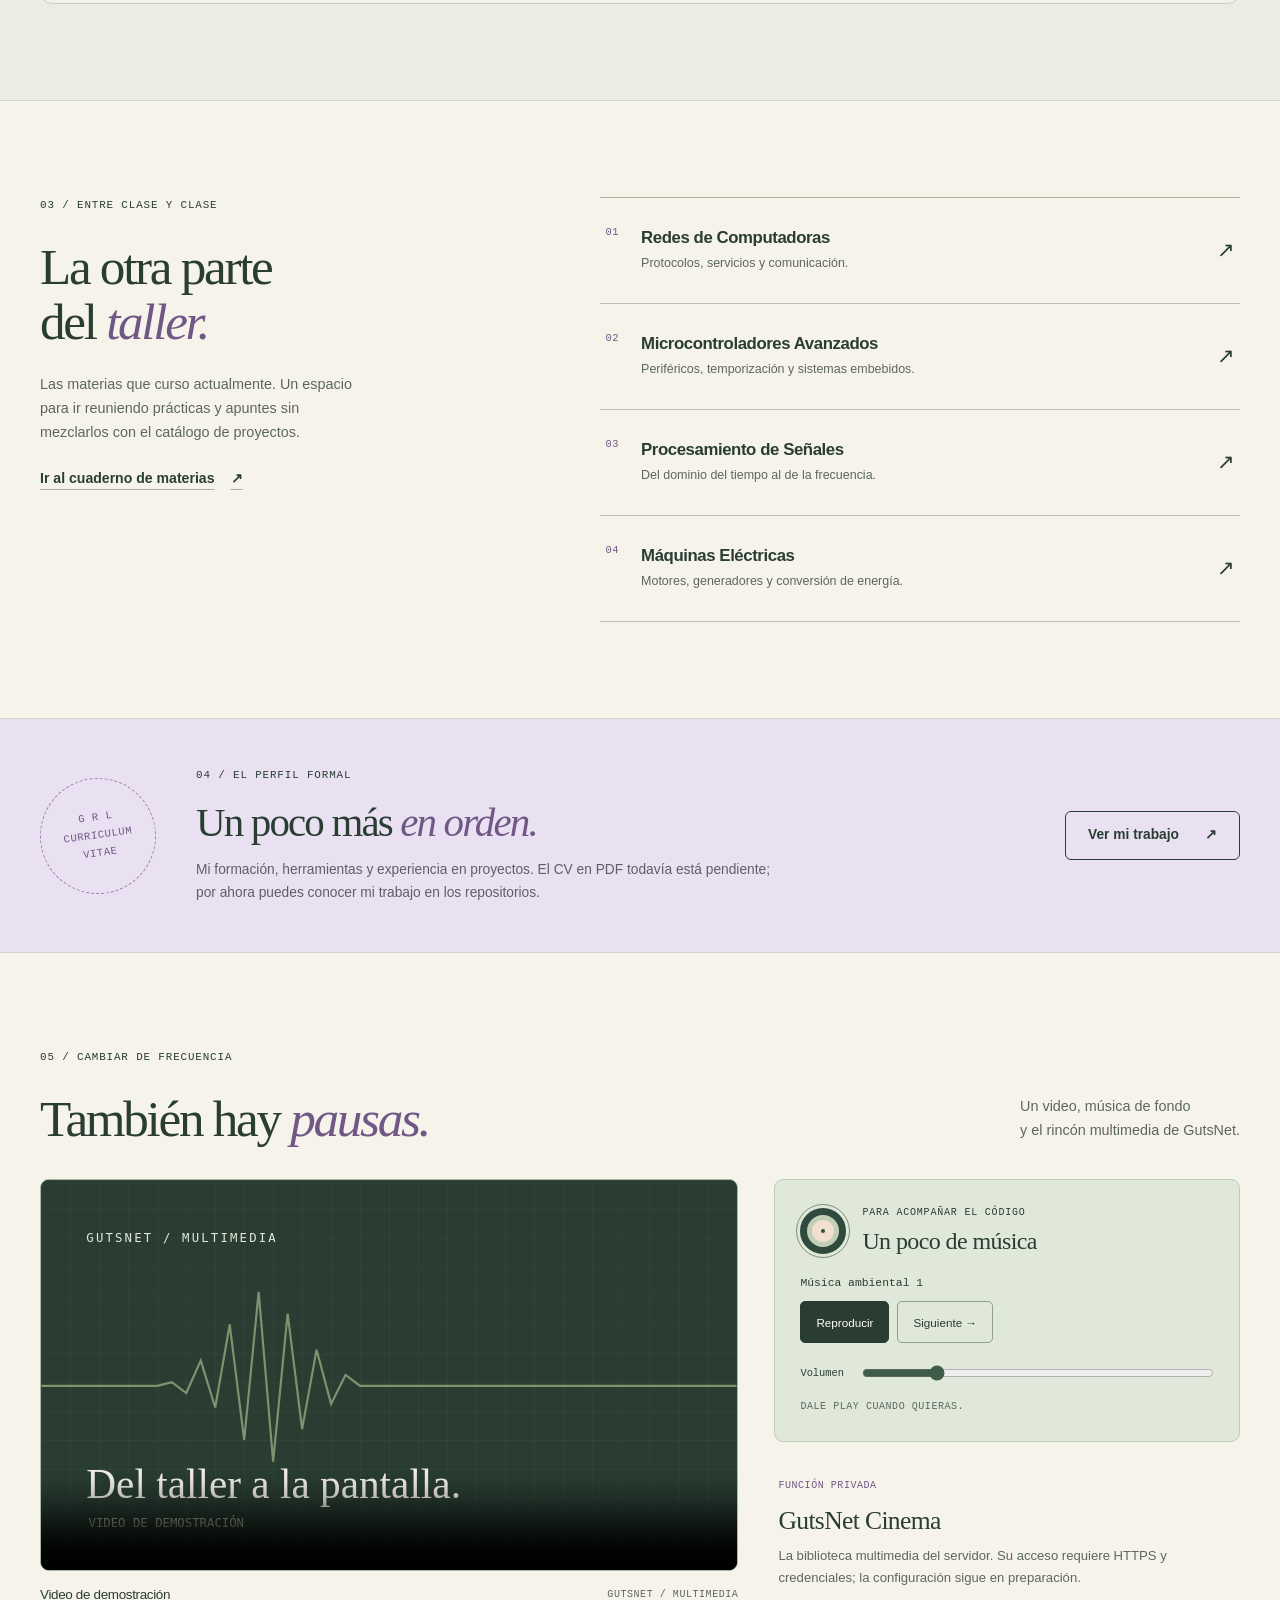
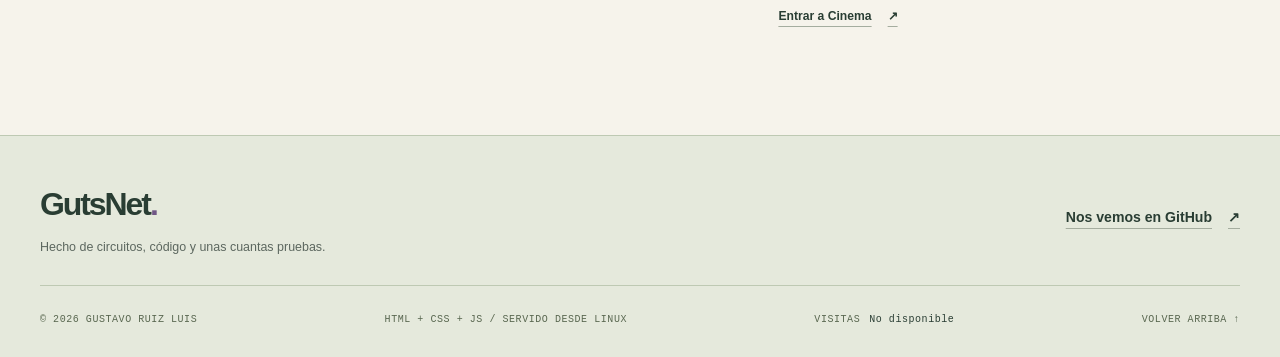
==== commit 4cc265de: "Web: Rediseñar GutsNet como un taller pastel de electrónica" ====
--- a/C0DE/web/public/index.html
+++ b/C0DE/web/public/index.html
@@ -1,46 +1,31 @@
-
 <!DOCTYPE html>
 <html lang="es-MX">
 <head>
     <meta charset="UTF-8">
-    <meta name="viewport"
-          content="width=device-width, initial-scale=1.0">
-    <meta name="description"
-          content="GutsNet: portafolio de electrónica, programación y proyectos académicos.">
-
-    <title>GutsNet | Portafolio</title>
-
+    <meta name="viewport" content="width=device-width, initial-scale=1.0">
+    <meta name="description" content="El taller digital de Gustavo Ruiz Luis. Electrónica, RISC-V, procesamiento de señales y proyectos en Linux, desde la Universidad Tecnológica de la Mixteca.">
+    <meta name="theme-color" content="#f6f3eb">
+    <title>GutsNet | El taller de Gustavo</title>
+    <link rel="icon" href="assets/img/favicon.svg" type="image/svg+xml">
     <link rel="stylesheet" href="assets/css/style.css">
     <script src="assets/js/main.js" defer></script>
 </head>
-
 <body>
-    <a class="skip-link" href="#inicio">
-        Ir al contenido
-    </a>
-
-    <!-- ========================================================
-         Audio
-         ======================================================== -->
-
+    <a class="skip-link" href="#inicio">Ir al contenido</a>
     <audio id="musica-ambiental" preload="none"></audio>
-
-    <!-- ========================================================
-         Navegación
-         ======================================================== -->
 
     <header class="site-header">
         <div class="container header-content">
-            <a class="logo" href="#inicio">
-                <span class="logo-symbol">G</span>
-                Guts<span>Net</span>
+            <a class="logo" href="#inicio" aria-label="GutsNet, inicio">
+                <span class="logo-symbol" aria-hidden="true">g<span>.</span></span>
+                GutsNet<span class="logo-caption">un taller digital</span>
             </a>
-
-            <nav aria-label="Navegación principal">
-                <a href="#inicio">Inicio</a>
+            <button class="menu-toggle" id="menu-toggle" type="button" aria-expanded="false" aria-controls="main-nav" hidden>Menú <span aria-hidden="true">+</span></button>
+            <nav id="main-nav" aria-label="Navegación principal">
+                <a href="#inicio" aria-current="location">Inicio</a>
                 <a href="#sobre-mi">Sobre mí</a>
+                <a href="#proyectos">Proyectos</a>
                 <a href="#materias">Materias</a>
-                <a href="#proyectos">Proyectos</a>
                 <a href="#cv">CV</a>
                 <a href="#multimedia">Multimedia</a>
             </nav>
@@ -48,541 +33,141 @@
     </header>
 
     <main id="inicio">
+        <section class="hero" aria-labelledby="hero-title">
+            <div class="container">
+                <div class="hero-topline mono"><span>GUSTAVO RUIZ LUIS <span class="topline-separator">/</span> @SUDO-GUTS</span><span>INGENIERÍA EN ELECTRÓNICA</span></div>
+                <div class="hero-grid">
+                    <div class="hero-content">
+                        <p class="eyebrow"><span class="small-cross" aria-hidden="true">+</span> MI RINCÓN DE INTERNET</p>
+                        <h1 id="hero-title">De la señal<br>al <em>código.</em></h1>
+                        <p class="hero-description">Soy Gustavo. Estudio Electrónica en la UTM y me gusta entender qué pasa por dentro: de un circuito, de un procesador y de las herramientas que uso todos los días.</p>
+                        <div class="hero-actions">
+                            <a class="button primary" href="#proyectos">Pasar al taller <span aria-hidden="true">↗</span></a>
+                            <a class="text-link" href="https://github.com/Sudo-Guts" target="_blank" rel="noopener noreferrer">Mi GitHub <span aria-hidden="true">↗</span></a>
+                        </div>
+                        <p class="hero-footnote mono">CIRCUITOS · C · FPGA · LINUX · PRUEBA Y ERROR</p>
+                    </div>
 
-        <!-- ====================================================
-             Presentación
-             ==================================================== -->
-
-        <section class="hero">
-            <div class="container hero-grid">
-
-                <div class="hero-content">
-                    <p class="eyebrow">
-                        INGENIERÍA EN ELECTRÓNICA
-                    </p>
-
-                    <h1>
-                        Electrónica, código
-                        y <span class="accent">creatividad.</span>
-                    </h1>
-
-                    <p class="hero-description">
-                        Bienvenido a GutsNet, mi espacio para
-                        compartir proyectos, conocimientos y
-                        experiencias en el desarrollo de
-                        sistemas electrónicos.
-                    </p>
-
-                    <div class="hero-actions">
-                        <a class="button primary" href="#proyectos">
-                            Explorar proyectos
-                        </a>
-
-                        <a class="button secondary" href="#sobre-mi">
-                            Conocer más
-                        </a>
+                    <div class="workbench">
+                        <div class="bench-heading mono"><span>01 / MESA DE PRUEBAS</span><span aria-hidden="true">↙ mueve los controles</span></div>
+                        <div class="oscilloscope">
+                            <div class="scope-heading"><span class="mono">UNA SEÑAL PARA EMPEZAR</span><span class="scope-led" aria-hidden="true"></span></div>
+                            <svg class="scope-display" viewBox="0 0 480 230" role="img" aria-labelledby="signal-title signal-description">
+                                <title id="signal-title">Señal senoidal de prueba</title>
+                                <desc id="signal-description">Dos ciclos de una senoide, de amplitud 0.6, durante un segundo. Los controles permiten cambiar frecuencia y amplitud.</desc>
+                                <defs><pattern id="scope-grid" width="40" height="40" patternUnits="userSpaceOnUse"><path d="M40 0H0V40" fill="none" stroke="#dae6db" stroke-opacity=".12" stroke-width="1"/></pattern></defs>
+                                <rect width="480" height="230" rx="6" fill="#293e36"/>
+                                <rect x="20" y="15" width="440" height="200" fill="url(#scope-grid)"/>
+                                <path d="M20 115H460M240 15V215" fill="none" stroke="#dae6db" stroke-opacity=".3" stroke-dasharray="3 5"/>
+                                <path id="signal-path" d="M20,115.00 L25,108.17 L30,101.48 L35,95.06 L40,89.05 L45,83.57 L50,78.72 L55,74.62 L60,71.34 L65,68.94 L70,67.49 L75,67.00 L80,67.49 L85,68.94 L90,71.34 L95,74.62 L100,78.72 L105,83.57 L110,89.05 L115,95.06 L120,101.48 L125,108.17 L130,115.00 L135,121.83 L140,128.52 L145,134.94 L150,140.95 L155,146.43 L160,151.28 L165,155.38 L170,158.66 L175,161.06 L180,162.51 L185,163.00 L190,162.51 L195,161.06 L200,158.66 L205,155.38 L210,151.28 L215,146.43 L220,140.95 L225,134.94 L230,128.52 L235,121.83 L240,115.00 L245,108.17 L250,101.48 L255,95.06 L260,89.05 L265,83.57 L270,78.72 L275,74.62 L280,71.34 L285,68.94 L290,67.49 L295,67.00 L300,67.49 L305,68.94 L310,71.34 L315,74.62 L320,78.72 L325,83.57 L330,89.05 L335,95.06 L340,101.48 L345,108.17 L350,115.00 L355,121.83 L360,128.52 L365,134.94 L370,140.95 L375,146.43 L380,151.28 L385,155.38 L390,158.66 L395,161.06 L400,162.51 L405,163.00 L410,162.51 L415,161.06 L420,158.66 L425,155.38 L430,151.28 L435,146.43 L440,140.95 L445,134.94 L450,128.52 L455,121.83 L460,115.00" fill="none" stroke="#dbeaa8" stroke-width="2.8" stroke-linecap="round" stroke-linejoin="round"/>
+                                <g fill="#d1dfd4" font-size="10" font-family="monospace"><text x="28" y="32">CH 1 / SENO</text><text x="28" y="204">0 s</text><text x="428" y="204">1 s</text></g>
+                            </svg>
+                            <div class="scope-controls">
+                                <label for="signal-frequency">Frecuencia <output id="frequency-value" for="signal-frequency">2 Hz</output><input id="signal-frequency" type="range" disabled min="1" max="5" step="0.5" value="2"></label>
+                                <label for="signal-amplitude">Amplitud <output id="amplitude-value" for="signal-amplitude">0.6</output><input id="signal-amplitude" type="range" disabled min="0.1" max="1" step="0.1" value="0.6"></label>
+                            </div>
+                            <p class="scope-caption mono">SEÑAL SINTÉTICA · AMPLITUD NORMALIZADA</p>
+                        </div>
+                        <div class="bench-notes">
+                            <div class="chip-note"><span class="chip-mark" aria-hidden="true">RV<br>32I</span><span class="mono">hardware<br>+ software</span></div>
+                            <p class="hand-note">A veces en la protoboard.<br>A veces en la terminal.</p>
+                        </div>
                     </div>
                 </div>
-
-                <!-- Panel tecnológico -->
-
-                <aside class="hero-panel"
-                       aria-label="Áreas de interés">
-
-                    <div class="panel-header">
-                        <span class="status-dot"></span>
-                        SISTEMAS EN DESARROLLO
-                    </div>
-
-                    <div class="panel-body">
-                        <p class="panel-label">
-                            Áreas de trabajo
-                        </p>
-
-                        <h2>Hardware + Software</h2>
-
-                        <div class="tech-row">
-                            <span>RISC-V</span>
-                            <span>FPGA</span>
-                            <span>C / C++</span>
-                            <span>Verilog</span>
-                            <span>VHDL</span>
-                            <span>Linux</span>
-                        </div>
-
-                        <!-- Reproductor de música -->
-
-                        <div class="music-player">
-                            <div class="music-info">
-                                <span id="music-title"
-                                      aria-live="polite">
-                                    Música ambiental 1
-                                </span>
-                            </div>
-
-                            <div class="music-controls">
-                                <button id="music-toggle"
-                                        type="button"
-                                        aria-pressed="false">
-                                    Reproducir
-                                </button>
-
-                                <button id="music-next"
-                                        type="button"
-                                        aria-label="Siguiente canción">
-                                    Siguiente →
-                                </button>
-                            </div>
-
-                            <label for="music-volume">
-                                Volumen
-                            </label>
-
-                            <input id="music-volume"
-                                   type="range"
-                                   min="0"
-                                   max="100"
-                                   value="20"
-                                   aria-label="Volumen de música">
-                        </div>
-                    </div>
-
-                    <!-- Contador de visitas -->
-
-                    <div class="panel-footer">
-                        <span>GUTSNET / PORTFOLIO</span>
-
-                        <div class="visits-indicator">
-                            <span class="visits-label">
-                                VISITAS
-                            </span>
-
-                            <strong id="contador-visitas"
-                                    aria-live="polite">
-                                Cargando...
-                            </strong>
-                        </div>
-                    </div>
-                </aside>
+                <div class="hero-bottom mono"><span><span class="status-dot" aria-hidden="true"></span> UN PORTAFOLIO EN CONSTRUCCIÓN, COMO MIS PROYECTOS.</span><a href="#proyectos">EXPLORAR <span aria-hidden="true">↓</span></a></div>
             </div>
         </section>
 
-        <!-- ====================================================
-             Sobre mí
-             ==================================================== -->
-
-        <section id="sobre-mi" class="section">
-            <div class="container">
-                <p class="eyebrow">PERFIL</p>
-
-                <h2 class="section-title">
-                    Sobre mí
-                </h2>
-
-                <div class="about-grid">
-                    <div class="card">
-                        <h3>Hola, soy Gustavo.</h3>
-
-                        <p>
-                            Soy estudiante de Ingeniería en
-                            Electrónica en la Universidad
-                            Tecnológica de la Mixteca.
-                            Me interesa el desarrollo de hardware,
-                            los sistemas digitales y la programación.
-                        </p>
-                    </div>
-
-                    <div class="card">
-                        <h3>Mis intereses</h3>
-
-                        <p>
-                            Diseño de procesadores, sistemas
-                            embebidos, microcontroladores,
-                            FPGA y herramientas de desarrollo
-                            en Linux.
-                        </p>
-                    </div>
+        <section id="sobre-mi" class="section about-section" aria-labelledby="about-title">
+            <div class="container about-layout">
+                <div><p class="eyebrow">01 / QUIÉN ESTÁ DETRÁS</p><h2 id="about-title">Hola, soy Gustavo.<br><em>También, Guts.</em></h2></div>
+                <div class="about-copy">
+                    <p class="lead">Estudio Ingeniería en Electrónica en la Universidad Tecnológica de la Mixteca. Mi mesa suele estar entre el hardware y el software.</p>
+                    <p>Me interesan los procesadores RISC-V, las FPGA, los sistemas embebidos y el procesamiento de señales. También tengo mi lado Linux: configurar el entorno y escribir herramientas para trabajar a mi manera es parte de lo que disfruto.</p>
+                    <p>GutsNet es donde voy reuniendo proyectos, materias y pruebas. Hay cosas en desarrollo; los repositorios muestran qué hay hecho y qué falta.</p>
+                    <div class="toolbox"><span class="mono">EN MI CAJA DE HERRAMIENTAS</span><ul class="tag-list" aria-label="Herramientas y áreas de trabajo"><li>C / C++</li><li>Verilog / VHDL</li><li>KiCad</li><li>MATLAB</li><li>Linux / Zsh</li><li>Git</li></ul></div>
                 </div>
             </div>
         </section>
 
-        <!-- ====================================================
-             Materias
-             ==================================================== -->
+        <section id="proyectos" class="section projects-section" aria-labelledby="projects-title">
+            <div class="container">
+                <div class="section-heading"><div><p class="eyebrow">02 / CON LAS MANOS EN EL CÓDIGO</p><h2 id="projects-title">Lo que voy <em>construyendo.</em></h2></div><p>Del esquemático al repositorio.<br>Los avances y pendientes van incluidos.</p></div>
+                <div class="project-filters" role="group" aria-label="Filtrar proyectos" hidden>
+                    <button type="button" data-filter="all" aria-pressed="true">Todo el taller</button>
+                    <button type="button" data-filter="hardware" aria-pressed="false">Hardware</button>
+                    <button type="button" data-filter="senales" aria-pressed="false">Señales</button>
+                    <button type="button" data-filter="linux" aria-pressed="false">Linux y redes</button>
+                </div>
+                <p class="sr-only" id="filter-status" role="status"></p>
 
-        <section id="materias" class="section alternate">
-            <div class="container">
-                <p class="eyebrow">
-                    FORMACIÓN ACADÉMICA
-                </p>
-
-                <h2 class="section-title">
-                    Materias
-                </h2>
-
-                <p class="section-description">
-                    Asignaturas que curso actualmente en
-                    Ingeniería en Electrónica, con sus
-                    prácticas y proyectos.
-                </p>
-
-                <div class="card-grid subject-grid">
-
-                    <!-- Redes de Computadoras -->
-
-                    <article class="card subject-card">
-                        <span class="card-number">01</span>
-
-                        <h3>Redes de Computadoras</h3>
-
-                        <p>
-                            Redes, protocolos y comunicación
-                            entre sistemas.
-                        </p>
-
-                        <a class="project-link"
-                           href="materias.html#redes">
-                            Ver materia →
-                        </a>
+                <div class="project-grid">
+                    <article class="project-card project-featured" data-category="hardware senales">
+                        <div class="project-visual vox-visual" aria-hidden="true">
+                            <div class="visual-topline mono"><span>VoxID</span><span>SEÑAL → DATOS</span></div>
+                            <svg viewBox="0 0 540 190" fill="none"><path d="M20 95H520" stroke="#78638c" stroke-opacity=".25"/><path d="M20 95L35 93L43 99L52 87L59 102L68 89L76 100L84 68L92 126L100 44L108 143L116 32L124 154L132 55L140 121L148 83L156 102L164 87L172 99L180 95H200" stroke="#71558c" stroke-width="2.5" stroke-linejoin="round"/><rect x="222" y="62" width="92" height="66" rx="6" fill="#f6f3eb" stroke="#8c759f"/><text x="268" y="101" fill="#5e4977" text-anchor="middle" font-family="monospace" font-size="19">ADC</text><path d="M201 95H221M315 95H341" stroke="#78638c" stroke-width="2"/><g stroke="#71558c" stroke-width="7" stroke-linecap="round"><path d="M361 126V111M381 126V78M401 126V45M421 126V88M441 126V64M461 126V101M481 126V114M501 126V119"/></g><g fill="#6e597f" font-family="monospace" font-size="11"><text x="72" y="179">VOZ</text><text x="238" y="179">MUESTRAS</text><text x="396" y="179">ESPECTRO</text></g></svg>
+                            <span class="visual-caption mono">APUNTE DEL RECORRIDO DE LA SEÑAL</span>
+                        </div>
+                        <div class="project-content"><div class="project-meta mono"><span>01 / VOZ Y SISTEMAS EMBEBIDOS</span><span class="project-state">En desarrollo</span></div><h3>VoxID</h3><p>Un sistema de identificación de hablante. El recorrido empieza en el micrófono: acondicionar la voz, adquirirla y extraer características para trabajar con ella en digital.</p><ul class="tag-list"><li>Filtros</li><li>ADC</li><li>MFCC</li><li>C / KiCad</li></ul><a class="project-link" href="https://github.com/Sudo-Guts/VoxID" target="_blank" rel="noopener noreferrer">Seguir el desarrollo de VoxID <span aria-hidden="true">↗</span></a></div>
                     </article>
 
-                    <!-- Microcontroladores Avanzados -->
-
-                    <article class="card subject-card">
-                        <span class="card-number">02</span>
-
-                        <h3>Microcontroladores Avanzados</h3>
-
-                        <p>
-                            Programación de microcontroladores
-                            y sistemas embebidos.
-                        </p>
-
-                        <a class="project-link"
-                           href="materias.html#microcontroladores">
-                            Ver materia →
-                        </a>
+                    <article class="project-card" data-category="hardware">
+                        <div class="project-visual cpu-visual" aria-hidden="true"><span class="mono visual-topline">02 / ARQUITECTURA DE COMPUTADORAS</span><div class="cpu-diagram"><span>fetch</span><span>decode</span><span>execute</span></div><strong class="visual-word">RV32I<span>32 bits. Instrucción a instrucción.</span></strong></div>
+                        <div class="project-content"><div class="project-meta mono"><span>RISC-V / FPGA</span></div><h3>Un procesador por dentro</h3><p>Diseño de una CPU basada en RV32I. Una forma de entender cómo una instrucción se convierte en operaciones, señales de control y movimiento de datos.</p><a class="project-link" href="https://github.com/Sudo-Guts/RV32I-Monocilo" target="_blank" rel="noopener noreferrer">Abrir RV32I <span aria-hidden="true">↗</span></a></div>
                     </article>
 
-                    <!-- Procesamiento de Señales -->
-
-                    <article class="card subject-card">
-                        <span class="card-number">03</span>
-
-                        <h3>Procesamiento de Señales</h3>
-
-                        <p>
-                            Análisis y procesamiento
-                            de señales digitales.
-                        </p>
-
-                        <a class="project-link"
-                           href="materias.html#senales">
-                            Ver materia →
-                        </a>
+                    <article class="project-card" data-category="hardware senales">
+                        <div class="project-visual spwm-visual" aria-hidden="true"><span class="mono visual-topline">03 / ELECTRÓNICA DE POTENCIA</span><svg viewBox="0 0 420 120" fill="none"><path d="M15 60C45 -3 75 -3 105 60S165 123 195 60S255 -3 285 60S345 123 375 60" stroke="#755a45" stroke-width="2.5"/><path d="M15 [base64]" stroke="#aa8061" stroke-width="1.5" stroke-opacity=".6"/></svg><span class="visual-caption mono">SENO + CONMUTACIÓN</span></div>
+                        <div class="project-content"><div class="project-meta mono"><span>CONTROL / ATmega328P</span><span class="project-state">En desarrollo</span></div><h3>Inversor trifásico SPWM</h3><p>Modulación senoidal por ancho de pulso para controlar una etapa de potencia trifásica. Firmware, simulación y diseño de la placa en el mismo proyecto.</p><a class="project-link" href="https://github.com/Sudo-Guts/SPWM" target="_blank" rel="noopener noreferrer">Abrir SPWM <span aria-hidden="true">↗</span></a></div>
                     </article>
 
-                    <!-- Máquinas Eléctricas -->
+                    <article class="project-card" data-category="linux">
+                        <div class="project-visual terminal-visual" aria-hidden="true"><span class="mono visual-topline">04 / MI ENTORNO</span><div class="terminal-lines mono"><span><b>guts</b>@linux <i>~</i></span><span>$ nvim main.c<span class="terminal-cursor">▍</span></span><span class="terminal-comment"># que el entorno también sea mío</span></div></div>
+                        <div class="project-content"><div class="project-meta mono"><span>LINUX / ZSH / NEOVIM</span></div><h3>Dotfiles</h3><p>Mi entorno de desarrollo en Debian y Ubuntu. Configuraciones, funciones de shell y herramientas para programar, compilar y simular desde la terminal.</p><a class="project-link" href="https://github.com/Sudo-Guts/Dotfiles" target="_blank" rel="noopener noreferrer">Asomarse a mis dotfiles <span aria-hidden="true">↗</span></a></div>
+                    </article>
 
-                    <article class="card subject-card">
-                        <span class="card-number">04</span>
+                    <article class="project-card" data-category="linux">
+                        <div class="project-visual network-visual" aria-hidden="true"><span class="mono visual-topline">05 / ESTA MISMA PÁGINA</span><div class="network-diagram mono"><span>cliente</span><b>↔</b><span>GutsNet</span><b>↔</b><span>servidor</span></div><span class="visual-caption mono">HTTP · SSH · FTP · SOCKETS EN C</span></div>
+                        <div class="project-content"><div class="project-meta mono"><span>REDES / SERVIDORES</span></div><h3>GutsNet</h3><p>El laboratorio que sostiene este espacio: una web con Apache, servicios en Linux y clientes y servidores Echo y Daytime escritos en C.</p><a class="project-link" href="https://github.com/Sudo-Guts/GutsNet" target="_blank" rel="noopener noreferrer">Ver qué hay detrás <span aria-hidden="true">↗</span></a></div>
+                    </article>
 
-                        <h3>Máquinas Eléctricas</h3>
-
-                        <p>
-                            Estudio y funcionamiento
-                            de motores y generadores eléctricos.
-                        </p>
-
-                        <a class="project-link"
-                           href="materias.html#maquinas">
-                            Ver materia →
-                        </a>
+                    <article class="project-card project-compact" data-category="hardware">
+                        <div class="project-content"><div class="project-meta mono"><span>06 / ROBÓTICA · C / AVR</span></div><h3>Seguidor de línea</h3><p>Un robot con ATmega328P. El repositorio está creado; todavía falta publicar los archivos del proyecto.</p><a class="project-link" href="https://github.com/Sudo-Guts/SeguidorLinea" target="_blank" rel="noopener noreferrer">Ver repositorio <span aria-hidden="true">↗</span></a></div><div class="line-track" aria-hidden="true"><svg viewBox="0 0 190 90" fill="none"><path d="M0 65H60C85 65 75 25 100 25H190" stroke="#678171" stroke-width="4" stroke-dasharray="7 6"/><rect x="89" y="13" width="28" height="24" rx="6" fill="#e2ebd9" stroke="#435c4c" stroke-width="2"/><circle cx="109" cy="25" r="3" fill="#435c4c"/></svg></div>
                     </article>
                 </div>
             </div>
         </section>
 
-        <!-- ====================================================
-             Proyectos
-             ==================================================== -->
-
-        <section id="proyectos" class="section">
-            <div class="container">
-                <p class="eyebrow">
-                    HARDWARE Y SOFTWARE
-                </p>
-
-                <h2 class="section-title">
-                    Proyectos
-                </h2>
-
-                <p class="section-description">
-                    Repositorios de desarrollo electrónico,
-                    programación y herramientas personales.
-                </p>
-
-                <div class="card-grid">
-
-                    <!-- RV32I -->
-
-                    <article class="card project-card">
-                        <div class="project-art">
-                            RV32I
-                        </div>
-
-                        <div class="project-content">
-                            <h3>Procesador RISC-V</h3>
-
-                            <p>
-                                Diseño y desarrollo de un
-                                procesador basado en la
-                                arquitectura RV32I.
-                            </p>
-
-                            <span class="card-tag">
-                                FPGA / CPU
-                            </span>
-
-                            <p>
-                                <a class="project-link"
-                                   href="https://github.com/Sudo-Guts/RV32I-Monocilo"
-                                   target="_blank"
-                                   rel="noopener noreferrer">
-                                    Ver repositorio ↗
-                                </a>
-                            </p>
-                        </div>
-                    </article>
-
-                    <!-- SPWM -->
-
-                    <article class="card project-card">
-                        <div class="project-art">
-                            SPWM
-                        </div>
-
-                        <div class="project-content">
-                            <h3>SPWM</h3>
-
-                            <p>
-                                Proyecto relacionado con la
-                                generación de modulación
-                                por ancho de pulso senoidal.
-                            </p>
-
-                            <span class="card-tag">
-                                Electrónica
-                            </span>
-
-                            <p>
-                                <a class="project-link"
-                                   href="https://github.com/Sudo-Guts/SPWM"
-                                   target="_blank"
-                                   rel="noopener noreferrer">
-                                    Ver repositorio ↗
-                                </a>
-                            </p>
-                        </div>
-                    </article>
-
-                    <!-- Seguidor de Línea -->
-
-                    <article class="card project-card">
-                        <div class="project-art">
-                            AVR
-                        </div>
-
-                        <div class="project-content">
-                            <h3>Seguidor de Línea</h3>
-
-                            <p>
-                                Robot seguidor de línea
-                                desarrollado con el
-                                microcontrolador ATmega328P.
-                            </p>
-
-                            <span class="card-tag">
-                                C / AVR
-                            </span>
-
-                            <p>
-                                <a class="project-link"
-                                   href="https://github.com/Sudo-Guts/SeguidorLinea"
-                                   target="_blank"
-                                   rel="noopener noreferrer">
-                                    Ver repositorio ↗
-                                </a>
-                            </p>
-                        </div>
-                    </article>
-
-                    <!-- Dotfiles -->
-
-                    <article class="card project-card">
-                        <div class="project-art">
-                            LINUX
-                        </div>
-
-                        <div class="project-content">
-                            <h3>Dotfiles</h3>
-
-                            <p>
-                                Configuraciones y herramientas
-                                personales para el entorno Linux.
-                            </p>
-
-                            <span class="card-tag">
-                                Linux / Neovim
-                            </span>
-
-                            <p>
-                                <a class="project-link"
-                                   href="https://github.com/Sudo-Guts/Dotfiles"
-                                   target="_blank"
-                                   rel="noopener noreferrer">
-                                    Ver repositorio ↗
-                                </a>
-                            </p>
-                        </div>
-                    </article>
-
-                    <!-- VoxID -->
-
-                    <article class="card project-card">
-                        <div class="project-art">
-                            VoxID
-                        </div>
-
-                        <div class="project-content">
-                            <h3>VoxID</h3>
-
-                            <p>
-                                Repositorio de un proyecto
-                                cuya documentación está pendiente.
-                            </p>
-
-                            <span class="card-tag">
-                                En preparación
-                            </span>
-
-                            <p>
-                                <a class="project-link"
-                                   href="https://github.com/Sudo-Guts/VoxID"
-                                   target="_blank"
-                                   rel="noopener noreferrer">
-                                    Ver repositorio ↗
-                                </a>
-                            </p>
-                        </div>
-                    </article>
+        <section id="materias" class="section subjects-section" aria-labelledby="subjects-title">
+            <div class="container subjects-layout">
+                <div class="subjects-intro"><p class="eyebrow">03 / ENTRE CLASE Y CLASE</p><h2 id="subjects-title">La otra parte<br>del <em>taller.</em></h2><p>Las materias que curso actualmente. Un espacio para ir reuniendo prácticas y apuntes sin mezclarlos con el catálogo de proyectos.</p><a class="text-link" href="materias.html">Ir al cuaderno de materias <span aria-hidden="true">↗</span></a></div>
+                <div class="subject-list">
+                    <a class="subject-row" href="materias.html#redes"><span class="mono">01</span><div><h3>Redes de Computadoras</h3><p>Protocolos, servicios y comunicación.</p></div><span aria-hidden="true">↗</span></a>
+                    <a class="subject-row" href="materias.html#microcontroladores"><span class="mono">02</span><div><h3>Microcontroladores Avanzados</h3><p>Periféricos, temporización y sistemas embebidos.</p></div><span aria-hidden="true">↗</span></a>
+                    <a class="subject-row" href="materias.html#senales"><span class="mono">03</span><div><h3>Procesamiento de Señales</h3><p>Del dominio del tiempo al de la frecuencia.</p></div><span aria-hidden="true">↗</span></a>
+                    <a class="subject-row" href="materias.html#maquinas"><span class="mono">04</span><div><h3>Máquinas Eléctricas</h3><p>Motores, generadores y conversión de energía.</p></div><span aria-hidden="true">↗</span></a>
                 </div>
             </div>
         </section>
 
-        <!-- ====================================================
-             Currículum
-             ==================================================== -->
-
-        <section id="cv" class="section alternate">
-            <div class="container">
-                <div class="feature-card">
-                    <div>
-                        <p class="eyebrow">
-                            TRAYECTORIA
-                        </p>
-
-                        <h2>Currículum vitae</h2>
-
-                        <p>
-                            Formación académica, habilidades
-                            técnicas y experiencia en proyectos.
-                            Próximamente estará disponible
-                            mi currículum en PDF.
-                        </p>
-                    </div>
-
-                    <span class="feature-icon"
-                          aria-hidden="true">
-                        CV
-                    </span>
-                </div>
-            </div>
+        <section id="cv" class="section cv-section" aria-labelledby="cv-title">
+            <div class="container cv-layout"><span class="cv-stamp mono" aria-hidden="true">G R L<br>CURRICULUM<br>VITAE</span><div><p class="eyebrow">04 / EL PERFIL FORMAL</p><h2 id="cv-title">Un poco más <em>en orden.</em></h2><p>Mi formación, herramientas y experiencia en proyectos. El CV en PDF todavía está pendiente; por ahora puedes conocer mi trabajo en los repositorios.</p></div><a class="button secondary" href="https://github.com/Sudo-Guts" target="_blank" rel="noopener noreferrer">Ver mi trabajo <span aria-hidden="true">↗</span></a></div>
         </section>
 
-        <!-- ====================================================
-             Multimedia
-             ==================================================== -->
-
-        <section id="multimedia" class="section">
+        <section id="multimedia" class="section multimedia-section" aria-labelledby="media-title">
             <div class="container">
-                <p class="eyebrow">
-                    CONTENIDO MULTIMEDIA
-                </p>
-
-                <h2 class="section-title">
-                    Multimedia
-                </h2>
-
-                <p class="section-description">
-                    Demostraciones de proyectos electrónicos
-                    y contenido multimedia de GutsNet.
-                </p>
-
-                <div class="about-grid">
-
-                    <!-- Videos de proyectos -->
-
-                    <div class="card multimedia-card">
-                        <h3>Videos de proyectos</h3>
-
-                        <p>
-                            Demostraciones del funcionamiento
-                            de mis proyectos electrónicos.
-                        </p>
-
-                        <video class="project-video"
-                               controls
-                               preload="metadata"
-                               playsinline>
-                            <source
-                                src="assets/video/demostracion.mp4"
-                                type="video/mp4">
-
-                            Tu navegador no admite video HTML5.
-                        </video>
-                    </div>
-
-                    <!-- Biblioteca privada -->
-
-                    <div class="card multimedia-card">
-                        <h3>GutsNet Cinema</h3>
-
-                        <p>
-                            Biblioteca multimedia privada
-                            con acceso mediante usuario
-                            y contraseña.
-                        </p>
-
-                        <a class="project-link" href="/cinema/">
-                            Entrar a GutsNet Cinema →
-                        </a>
+                <div class="section-heading"><div><p class="eyebrow">05 / CAMBIAR DE FRECUENCIA</p><h2 id="media-title">También hay <em>pausas.</em></h2></div><p>Un video, música de fondo<br>y el rincón multimedia de GutsNet.</p></div>
+                <div class="media-layout">
+                    <div class="video-block"><video class="project-video" controls preload="none" playsinline poster="assets/img/video-poster.svg"><source src="assets/video/demostracion.mp4" type="video/mp4">Tu navegador no admite video HTML5.</video><div class="video-caption"><h3>Video de demostración</h3><span class="mono">GUTSNET / MULTIMEDIA</span></div></div>
+                    <div class="media-sidebar">
+                        <section class="music-player" aria-labelledby="music-heading"><div class="music-heading"><span class="record" aria-hidden="true"></span><div><p class="eyebrow">PARA ACOMPAÑAR EL CÓDIGO</p><h3 id="music-heading">Un poco de música</h3></div></div><p id="music-title" aria-live="polite">Música ambiental 1</p><div class="music-controls"><button id="music-toggle" type="button" aria-pressed="false">Reproducir</button><button id="music-next" type="button" aria-label="Siguiente pista">Siguiente <span aria-hidden="true">→</span></button></div><label class="volume-label" for="music-volume">Volumen<input id="music-volume" type="range" min="0" max="100" value="20"></label><p class="player-note mono">DALE PLAY CUANDO QUIERAS.</p></section>
+                        <div class="cinema-note"><span class="mono">FUNCIÓN PRIVADA</span><h3>GutsNet Cinema</h3><p>La biblioteca multimedia del servidor. Su acceso requiere HTTPS y credenciales; la configuración sigue en preparación.</p><a class="text-link" href="cinema/">Entrar a Cinema <span aria-hidden="true">↗</span></a></div>
                     </div>
                 </div>
             </div>
         </section>
     </main>
 
-    <!-- ========================================================
-         Pie de página
-         ======================================================== -->
-
-    <footer class="site-footer">
-        <div class="container footer-content">
-            <p>© 2026 GutsNet</p>
-            <p>Desarrollado con HTML, CSS y Linux.</p>
-        </div>
-    </footer>
+    <footer class="site-footer"><div class="container"><div class="footer-main"><div><a class="logo footer-logo" href="#inicio">GutsNet<span class="footer-dot">.</span></a><p>Hecho de circuitos, código y unas cuantas pruebas.</p></div><a class="text-link" href="https://github.com/Sudo-Guts" target="_blank" rel="noopener noreferrer">Nos vemos en GitHub <span aria-hidden="true">↗</span></a></div><div class="footer-bottom mono"><span>© 2026 GUSTAVO RUIZ LUIS</span><span>HTML + CSS + JS / SERVIDO DESDE LINUX</span><span class="visits-indicator">VISITAS <strong id="contador-visitas" aria-live="polite">Consultando…</strong></span><a href="#inicio">VOLVER ARRIBA ↑</a></div></div></footer>
 </body>
 </html>
-
--- a/C0DE/web/public/assets/css/style.css
+++ b/C0DE/web/public/assets/css/style.css
@@ -1,922 +1,398 @@
-
-/* ============================================================
- * GutsNet - Main Stylesheet
- * ============================================================ */
-
-/* ============================================================
- * Variables
- * ============================================================ */
-
+/* GutsNet · El taller de Gustavo
+ * Colores y medidas compartidos por el portafolio, materias y Cinema.
+ * Tipografías del sistema: el sitio no depende de fuentes externas.
+ */
 :root {
-    --bg: #0b1120;
-    --surface: #111c2e;
-    --surface-alt: #0e1727;
-    --border: #26374b;
-
-    --text: #f1f5f9;
-    --muted: #98a9bd;
-
-    --accent: #67e8d6;
-    --accent-dark: #082b30;
-
-    --radius: 14px;
-    --max-width: 1120px;
-}
-
-/* ============================================================
- * Base
- * ============================================================ */
-
-* {
-    box-sizing: border-box;
-}
-
-html {
-    scroll-behavior: smooth;
-}
-
-body {
-    margin: 0;
-
-    background: var(--bg);
-    color: var(--text);
-
-    font-family:
-        system-ui,
-        -apple-system,
-        BlinkMacSystemFont,
-        "Segoe UI",
-        sans-serif;
-
-    line-height: 1.65;
-}
-
-h1,
-h2,
-h3,
-p {
-    margin-top: 0;
-}
-
-a {
-    color: inherit;
-    text-decoration: none;
-}
-
-button,
-input {
-    font: inherit;
-}
-
-button {
-    cursor: pointer;
-}
-
-a:focus-visible,
-button:focus-visible,
-input:focus-visible {
-    outline: 2px solid var(--accent);
-    outline-offset: 4px;
-}
-
-.container {
-    width: min(90%, var(--max-width));
-    margin-inline: auto;
-}
-
-/* ============================================================
- * Accessibility
- * ============================================================ */
-
-.skip-link {
-    position: absolute;
-    top: -100px;
-    left: 16px;
-    z-index: 100;
-
-    padding: 10px 16px;
-
-    background: var(--accent);
-    color: var(--bg);
-}
-
-.skip-link:focus {
-    top: 12px;
-}
-
-/* ============================================================
- * Header
- * ============================================================ */
-
-.site-header {
-    position: sticky;
-    top: 0;
-    z-index: 10;
-
-    background: rgba(11, 17, 32, 0.94);
-    border-bottom: 1px solid var(--border);
-
-    backdrop-filter: blur(12px);
-}
-
-.header-content {
-    display: flex;
-    align-items: center;
-    justify-content: space-between;
-
-    gap: 24px;
-    min-height: 78px;
-}
-
-.logo {
-    display: inline-flex;
-    align-items: center;
-
-    gap: 5px;
-
-    font-size: 1.35rem;
-    font-weight: 800;
-    white-space: nowrap;
-}
-
-.logo > span:last-child {
-    color: var(--accent);
-}
-
-.logo-symbol {
-    display: inline-grid;
-    place-items: center;
-
-    width: 36px;
-    height: 36px;
-
-    margin-right: 8px;
-
-    border: 1px solid var(--accent);
-    border-radius: 9px;
-
-    color: var(--accent);
-    font-size: 1rem;
-}
-
-nav {
-    display: flex;
-    flex-wrap: wrap;
-    align-items: center;
-
-    gap: 18px;
-}
-
-nav a {
-    color: var(--muted);
-    font-size: 0.88rem;
-
-    transition: color 0.2s;
-}
-
-nav a:hover {
-    color: var(--accent);
-}
-
-/* ============================================================
- * Hero
- * ============================================================ */
-
-.hero {
-    position: relative;
-
-    padding: 115px 0;
-    overflow: hidden;
-
-    background:
-        radial-gradient(
-            ellipse at 75% 30%,
-            rgba(36, 159, 156, 0.13),
-            transparent 50%
-        );
-}
-
-.hero-grid {
-    display: grid;
-    grid-template-columns: 1.2fr 1fr;
-
-    gap: 65px;
-    align-items: center;
-}
-
-.hero-content {
-    min-width: 0;
-}
-
-.eyebrow {
-    margin: 0 0 16px;
-
-    color: var(--accent);
-
-    font-size: 0.76rem;
-    font-weight: 700;
-    letter-spacing: 0.17em;
-}
-
-h1 {
-    max-width: 700px;
-    margin-bottom: 24px;
-
-    font-size: clamp(2.6rem, 5vw, 4.8rem);
-    line-height: 1.1;
-    letter-spacing: -0.045em;
-}
-
-.accent {
-    color: var(--accent);
-}
-
-.hero-description {
-    max-width: 540px;
-
-    color: var(--muted);
-    font-size: 1.08rem;
-}
-
-.hero-actions {
-    display: flex;
-    flex-wrap: wrap;
-
-    gap: 12px;
-    margin-top: 32px;
-}
-
-/* ============================================================
- * Buttons
- * ============================================================ */
-
-.button {
-    display: inline-block;
-
-    padding: 12px 22px;
-
-    border: 1px solid var(--border);
-    border-radius: 9px;
-
-    font-weight: 650;
-
-    transition:
-        transform 0.2s,
-        background 0.2s;
-}
-
-.button:hover {
-    transform: translateY(-2px);
-}
-
-.button.primary {
-    background: var(--accent);
-    color: #082329;
-
-    border-color: var(--accent);
-}
-
-.button.primary:hover {
-    background: #8cf5e5;
-}
-
-.button.secondary {
-    background: var(--surface);
-    color: var(--text);
-}
-
-.button.secondary:hover {
-    background: #192b40;
-}
-
-/* ============================================================
- * Technology Panel
- * ============================================================ */
-
-.hero-panel {
-    min-width: 0;
-    overflow: hidden;
-
-    border: 1px solid #305064;
-    border-radius: var(--radius);
-
-    background: var(--surface);
-
-    box-shadow:
-        0 24px 70px rgba(0, 0, 0, 0.2);
-}
-
-.panel-header,
-.panel-footer {
-    display: flex;
-    align-items: center;
-
-    gap: 10px;
-    padding: 14px 22px;
-
-    color: var(--muted);
-
-    font-size: 0.68rem;
-    letter-spacing: 0.12em;
-}
-
-.panel-header {
-    border-bottom: 1px solid var(--border);
-}
-
-.panel-footer {
-    justify-content: space-between;
-    flex-wrap: wrap;
-
-    border-top: 1px solid var(--border);
-}
-
-.status-dot {
-    width: 8px;
-    height: 8px;
-
-    flex-shrink: 0;
-
-    border-radius: 50%;
-    background: var(--accent);
-}
-
-.panel-body {
-    padding: 38px 28px;
-}
-
-.panel-label {
-    margin-bottom: 8px;
-
-    color: var(--muted);
-    font-size: 0.82rem;
-}
-
-.panel-body h2 {
-    margin-bottom: 28px;
-    font-size: 1.65rem;
-}
-
-.tech-row {
-    display: flex;
-    flex-wrap: wrap;
-
-    gap: 10px;
-}
-
-.tech-row span,
-.card-tag {
-    display: inline-block;
-
-    padding: 6px 11px;
-
-    border: 1px solid #315365;
-    border-radius: 6px;
-
-    background: var(--accent-dark);
-    color: var(--accent);
-
-    font-size: 0.78rem;
-}
-
-/* ============================================================
- * Ambient Music Player
- * ============================================================ */
-
-.music-player {
-    display: flex;
-    align-items: center;
-    flex-wrap: wrap;
-
-    gap: 12px;
-
-    margin-top: 28px;
-    padding-top: 20px;
-
-    border-top: 1px solid var(--border);
-}
-
-.music-info {
-    width: 100%;
-
-    color: var(--accent);
-    font-size: 0.9rem;
-    font-weight: 600;
-}
-
-.music-controls {
-    display: flex;
-    flex-wrap: wrap;
-
-    gap: 10px;
-}
-
-.music-player button {
-    padding: 9px 14px;
-
-    border: 1px solid var(--accent);
-    border-radius: 8px;
-
-    background: var(--accent-dark);
-    color: var(--accent);
-
-    font-size: 0.85rem;
-
-    transition:
-        background 0.2s,
-        transform 0.2s;
-}
-
-.music-player button:hover {
-    background: #12474a;
-    transform: translateY(-2px);
-}
-
-.music-player button:active {
-    transform: translateY(0);
-}
-
-.music-player label {
-    color: var(--muted);
-    font-size: 0.8rem;
-}
-
-.music-player input[type="range"] {
-    width: 90px;
-    max-width: 100%;
-
-    accent-color: var(--accent);
-    cursor: pointer;
-}
-
-/* ============================================================
- * Visit Counter
- * ============================================================ */
-
-.visits-indicator {
-    display: inline-flex;
-    align-items: center;
-    flex-wrap: wrap;
-
-    gap: 10px;
-}
-
-.visits-label {
-    color: var(--muted);
-
-    font-size: 0.7rem;
-    font-weight: 600;
-}
-
-.visits-indicator strong {
-    color: var(--accent);
-
-    font-size: 1rem;
-    font-weight: 700;
-    font-variant-numeric: tabular-nums;
-    letter-spacing: normal;
-}
-
-/* ============================================================
- * Sections
- * ============================================================ */
-
-.section {
-    padding: 92px 0;
-    scroll-margin-top: 90px;
-}
-
-.section.alternate {
-    background: var(--surface-alt);
-    border-block: 1px solid #1e2b3e;
-}
-
-.section-title {
-    margin-bottom: 15px;
-
-    font-size: clamp(1.9rem, 3vw, 2.7rem);
-    letter-spacing: -0.03em;
-}
-
-.section-description {
-    max-width: 630px;
-    margin-bottom: 30px;
-
-    color: var(--muted);
-}
-
-/* ============================================================
- * Grids
- * ============================================================ */
-
-.about-grid,
-.card-grid {
-    display: grid;
-
-    gap: 20px;
-    margin-top: 30px;
-}
-
-.about-grid {
-    grid-template-columns: repeat(2, minmax(0, 1fr));
-}
-
-.card-grid {
-    grid-template-columns: repeat(3, minmax(0, 1fr));
-}
-
-.subject-grid {
-    grid-template-columns: repeat(2, minmax(0, 1fr));
-}
-
-/* ============================================================
- * Cards
- * ============================================================ */
-
-.card {
-    min-width: 0;
-
-    padding: 28px;
-
-    border: 1px solid var(--border);
-    border-radius: var(--radius);
-
-    background: var(--surface);
-
-    transition:
-        border-color 0.2s,
-        transform 0.2s;
-}
-
-.card:hover {
-    border-color: #438b93;
-    transform: translateY(-3px);
-}
-
-.card h3 {
-    margin-bottom: 12px;
-    font-size: 1.15rem;
-}
-
-.card p {
-    margin-bottom: 16px;
-
-    color: var(--muted);
-    font-size: 0.95rem;
-}
-
-.card-number {
-    display: block;
-
-    margin-bottom: 25px;
-
-    color: var(--accent);
-
-    font-size: 0.85rem;
-    font-weight: 700;
-}
-
-/* ============================================================
- * Subjects
- * ============================================================ */
-
-.subject-card {
-    display: flex;
-    flex-direction: column;
-    align-items: flex-start;
-}
-
-.subject-card .project-link {
-    margin-top: auto;
-}
-
-.subject-detail {
-    margin-bottom: 22px;
-    scroll-margin-top: 110px;
-}
-
-/* ============================================================
- * Projects
- * ============================================================ */
-
-.project-card {
-    padding: 0;
-    overflow: hidden;
-}
-
-.project-art {
-    display: grid;
-    place-items: center;
-
-    min-height: 165px;
-    padding: 16px;
-
-    background:
-        linear-gradient(
-            135deg,
-            #17364b,
-            #0a2532 60%,
-            #17565a
-        );
-
-    color: var(--accent);
-
-    font-size: clamp(1.4rem, 2vw, 2rem);
-    font-weight: 800;
-    letter-spacing: 0.1em;
-    text-align: center;
-}
-
-.project-content {
-    padding: 25px;
-}
-
-.project-link {
-    display: inline-block;
-    margin-top: 8px;
-
-    color: var(--accent);
-
-    font-size: 0.9rem;
-    font-weight: 650;
-}
-
-.project-link:hover {
-    text-decoration: underline;
-}
-
-/* ============================================================
- * Curriculum Vitae
- * ============================================================ */
-
-.feature-card {
-    display: flex;
-    align-items: center;
-    justify-content: space-between;
-
-    gap: 30px;
-    padding: 42px;
-
-    border: 1px solid var(--border);
-    border-radius: var(--radius);
-
-    background: var(--surface);
-}
-
-.feature-card p:last-child {
-    max-width: 620px;
-    margin-bottom: 0;
-
-    color: var(--muted);
-}
-
-.feature-icon {
-    color: var(--accent);
-
-    font-size: 4rem;
-    font-weight: 800;
-    letter-spacing: -0.07em;
-}
-
-/* ============================================================
- * Multimedia
- * ============================================================ */
-
-.multimedia-card {
-    display: flex;
-    flex-direction: column;
-
-    gap: 12px;
-}
-
-.multimedia-card h3 {
-    margin-bottom: 0;
-}
-
-.multimedia-card p {
-    margin-bottom: 4px;
-}
-
-.project-video {
-    display: block;
-
-    width: 100%;
-    aspect-ratio: 16 / 9;
-
-    margin-top: 8px;
-
-    border: 1px solid var(--border);
-    border-radius: 10px;
-
-    background: #050a12;
-}
-
-.multimedia-card .card-tag {
-    align-self: flex-start;
-}
-
-/* ============================================================
- * Footer
- * ============================================================ */
-
-.site-footer {
-    padding: 26px 0;
-    border-top: 1px solid var(--border);
-}
-
-.footer-content {
-    display: flex;
-    align-items: center;
-    justify-content: space-between;
-
-    gap: 12px;
-
-    color: var(--muted);
-    font-size: 0.84rem;
-}
-
-.footer-content p {
-    margin: 0;
-}
-
-/* ============================================================
- * Responsive - Tablets
- * ============================================================ */
-
+    color-scheme: light;
+    --bg: #f6f3eb;
+    --paper: #fffdf7;
+    --text: #293d33;
+    --muted: #5c675f;
+    --border: #d2d7cb;
+    --sage: #e0e8d9;
+    --lavender: #e9e1f1;
+    --peach: #f2dfd0;
+    --blue: #dee8ed;
+    --accent: #705786;
+    --green: #3f5c48;
+    --radius: 12px;
+    --max-width: 1200px;
+    --mono: "SFMono-Regular", Consolas, "Liberation Mono", monospace;
+    --serif: "Iowan Old Style", "Palatino Linotype", "Book Antiqua", Georgia, serif;
+}
+* { box-sizing: border-box; }
+html { scroll-behavior: smooth; scroll-padding-top: 110px; }
+body { margin: 0; background: var(--bg); color: var(--text); font: 16px/1.65 -apple-system, BlinkMacSystemFont, "Segoe UI", sans-serif; }
+h1, h2, h3, p { margin-top: 0; }
+h1, h2 { font-family: var(--serif); font-weight: 500; line-height: 1.08; letter-spacing: -.045em; text-wrap: balance; }
+h2 { margin-bottom: 24px; font-size: clamp(2.3rem, 4vw, 3.65rem); }
+h3 { font-size: 1.3rem; line-height: 1.3; letter-spacing: -.025em; }
+em { color: var(--accent); font-weight: 500; }
+a { color: inherit; text-decoration: none; }
+button, input { font: inherit; }
+button { cursor: pointer; }
+button, a, input { -webkit-tap-highlight-color: transparent; }
+a:focus-visible, button:focus-visible, input:focus-visible { outline: 3px solid var(--accent); outline-offset: 5px; }
+::selection { background: #d6c5e5; color: #293d33; }
+[hidden] { display: none !important; }
+.container { width: min(calc(100% - 80px), var(--max-width)); margin-inline: auto; }
+.mono { font-family: var(--mono); font-size: .68rem; font-weight: 400; letter-spacing: .055em; }
+.eyebrow { margin-bottom: 24px; font-family: var(--mono); font-size: .68rem; font-weight: 500; letter-spacing: .08em; }
+.section { padding: 96px 0; scroll-margin-top: 20px; }
+.section-heading { display: flex; align-items: end; justify-content: space-between; gap: 30px; margin-bottom: 32px; }
+.section-heading h2 { margin-bottom: 0; }
+.section-heading > p { margin: 0 0 4px; color: var(--muted); font-size: .9rem; }
+.text-link { display: inline-flex; align-items: center; gap: 16px; padding-block: 8px; font-size: .88rem; font-weight: 600; text-decoration: underline; text-decoration-color: #a5ad9f; text-underline-offset: 6px; }
+.text-link:hover { color: var(--accent); text-decoration-color: currentColor; }
+.button { display: inline-flex; align-items: center; justify-content: center; gap: 26px; min-height: 48px; padding: 12px 22px; border: 1px solid var(--text); border-radius: 6px; font-size: .86rem; font-weight: 600; transition: background .2s, transform .2s; }
+.button:hover { transform: translateY(-2px); }
+.button.primary { background: var(--text); color: var(--paper); }
+.button.primary:hover { background: var(--green); }
+.button.secondary { background: transparent; }
+.button.secondary:hover { background: var(--sage); }
+.sr-only { position: absolute; width: 1px; height: 1px; padding: 0; overflow: hidden; clip-path: inset(50%); white-space: nowrap; border: 0; }
+.skip-link { position: fixed; z-index: 100; top: 12px; left: 16px; padding: 10px 18px; border-radius: 6px; background: var(--text); color: var(--paper); transform: translateY(-160%); }
+.skip-link:focus { transform: translateY(0); }
+
+/* Navegación */
+.site-header { position: sticky; top: 0; z-index: 20; background: var(--bg); border-bottom: 1px solid var(--border); }
+.header-content { display: flex; align-items: center; justify-content: space-between; min-height: 86px; gap: 24px; }
+.logo { display: inline-flex; align-items: center; gap: 10px; font-size: 1.38rem; font-weight: 750; letter-spacing: -.065em; white-space: nowrap; }
+.logo-symbol { display: inline-flex; align-items: center; justify-content: center; width: 36px; height: 36px; border: 1px solid var(--text); border-radius: 8px; background: var(--sage); font-family: var(--serif); font-size: 1.75rem; line-height: 1; }
+.logo-symbol span { color: var(--accent); }
+.logo-caption { max-width: 85px; margin-left: 9px; padding-left: 13px; border-left: 1px solid var(--border); font: .62rem/1.4 var(--mono); letter-spacing: 0; white-space: normal; color: var(--muted); }
+nav { display: flex; align-items: center; gap: 4px; }
+nav a { display: inline-block; padding: 10px 13px; border-radius: 5px; color: var(--muted); font-size: .79rem; transition: background .2s; }
+nav a:hover { background: #eaece2; color: var(--text); }
+nav a[aria-current] { background: var(--sage); color: var(--text); }
+.menu-toggle { align-items: center; gap: 16px; min-height: 44px; padding: 7px 12px; border: 1px solid var(--border); border-radius: 5px; background: var(--paper); color: var(--text); font-size: .85rem; }
+.menu-toggle span { font: 1.2rem var(--mono); }
+
+/* Portada / osciloscopio ilustrativo */
+.hero-topline { display: flex; align-items: center; justify-content: space-between; flex-wrap: wrap; gap: 12px; padding-top: 28px; color: var(--muted); font-size: .625rem; }
+.topline-separator { padding: 0 10px; color: #9ba693; }
+.hero-grid { display: grid; grid-template-columns: 1.02fr 1fr; align-items: center; gap: 72px; padding: 76px 0 66px; }
+.hero-content { min-width: 0; }
+.hero-content .eyebrow { margin-bottom: 22px; }
+.small-cross { padding-right: 7px; color: var(--accent); font-size: 1rem; }
+h1 { margin-bottom: 30px; font-size: clamp(3.7rem, 6.8vw, 6.25rem); }
+.hero-description { max-width: 470px; color: var(--muted); font-size: .98rem; line-height: 1.8; }
+.hero-actions { display: flex; align-items: center; flex-wrap: wrap; gap: 28px; margin-top: 28px; }
+.hero-footnote { margin: 34px 0 0; font-size: .625rem; color: var(--muted); }
+.workbench { position: relative; padding: 22px; min-width: 0; border: 1px solid #cdd5c9; border-radius: 3px; background-color: #e9eddf; background-image: radial-gradient(#9daf9a 0.65px, transparent .65px); background-size: 16px 16px; }
+.workbench::before { content: ""; position: absolute; top: -13px; right: 40px; width: 88px; height: 27px; background: #e8dcc6; opacity: .85; transform: rotate(5deg); }
+.bench-heading { display: flex; justify-content: space-between; flex-wrap: wrap; gap: 8px; margin-bottom: 23px; font-size: .625rem; }
+.bench-heading span:last-child { font-family: var(--serif); font-size: .9rem; font-style: italic; letter-spacing: 0; }
+.oscilloscope { padding: 16px; border: 1px solid #8f9f8a; border-radius: 12px; background: #f7f5e9; box-shadow: 4px 5px 0 #9baa9240; }
+.scope-heading { display: flex; align-items: center; justify-content: space-between; margin: 0 2px 12px; }
+.scope-heading .mono { font-size: .625rem; letter-spacing: .08em; }
+.scope-led, .status-dot { display: inline-block; width: 7px; height: 7px; border-radius: 50%; background: #658c51; }
+.scope-led { box-shadow: 0 0 0 3px #e1e7d2; }
+.scope-display { display: block; width: 100%; height: auto; border: 4px solid #e3e4d8; border-radius: 9px; }
+.scope-controls { display: grid; grid-template-columns: 1fr 1fr; gap: 24px; padding-top: 14px; }
+.scope-controls label { display: grid; grid-template-columns: 1fr auto; gap: 5px; font: .61rem var(--mono); }
+.scope-controls output { color: var(--accent); }
+input[type="range"] { width: 100%; min-width: 0; height: 24px; margin: 2px 0; accent-color: var(--green); cursor: pointer; }
+.scope-controls input { grid-column: 1 / -1; }
+.scope-caption { margin: 10px 0 0; font-size: .625rem; text-align: center; color: var(--muted); }
+.bench-notes { display: flex; align-items: center; justify-content: space-between; gap: 12px; padding: 22px 2px 0; }
+.chip-note { display: flex; align-items: center; gap: 13px; }
+.chip-note .mono { font-size: .625rem; }
+.chip-mark { position: relative; display: grid; place-content: center; width: 52px; height: 52px; margin: 6px; background: #c8d3d8; outline: 1px solid #637b7b; border: 5px solid #b7c4c5; border-radius: 3px; font: .8rem/1.05 var(--mono); text-align: center; box-shadow: 0 7px 0 -4px #6f8580, 0 -7px 0 -4px #6f8580, 7px 0 0 -4px #6f8580, -7px 0 0 -4px #6f8580; }
+.hand-note { margin: 0; padding: 6px 10px; font: italic 1.1rem/1.25 var(--serif); transform: rotate(-4deg); }
+.hero-bottom { display: flex; align-items: center; justify-content: space-between; gap: 20px; padding: 22px 0; border-top: 1px solid var(--border); font-size: .625rem; }
+.hero-bottom .status-dot { width: 6px; height: 6px; margin-right: 8px; }
+.hero-bottom a { padding: 6px 0; white-space: nowrap; }
+.hero-bottom a span { margin-left: 10px; }
+
+/* Perfil */
+.about-section { border-top: 1px solid var(--border); }
+.about-layout { display: grid; grid-template-columns: 1fr 1.1fr; gap: 100px; }
+.about-copy { max-width: 570px; color: var(--muted); font-size: .93rem; }
+.about-copy .lead { margin-top: 4px; color: var(--text); font-size: 1.11rem; line-height: 1.7; }
+.toolbox { margin-top: 27px; padding-top: 20px; border-top: 1px solid var(--border); }
+.toolbox > .mono { font-size: .625rem; }
+.tag-list { display: flex; flex-wrap: wrap; gap: 8px; padding: 0; margin: 14px 0 0; list-style: none; }
+.tag-list li { padding: 4px 10px; border: 1px solid #c5cdbe; border-radius: 4px; color: #445347; font: .66rem/1.5 var(--mono); }
+
+/* Proyectos: una ficha destacada y un archivo de trabajo */
+.projects-section { background: #edece3; border-block: 1px solid var(--border); }
+.project-filters { display: flex; flex-wrap: wrap; gap: 8px; margin: 0 0 30px; }
+.project-filters button { min-height: 40px; padding: 8px 16px; border: 1px solid #bfc8b7; border-radius: 30px; background: transparent; color: var(--text); font-size: .74rem; transition: background .2s; }
+.project-filters button:hover { background: var(--sage); }
+.project-filters button[aria-pressed="true"] { background: var(--text); border-color: var(--text); color: var(--paper); }
+.project-grid { display: grid; grid-template-columns: repeat(2, minmax(0, 1fr)); gap: 25px; }
+.project-card { display: flex; flex-direction: column; min-width: 0; border: 1px solid #c6cebe; border-radius: var(--radius); background: var(--paper); overflow: hidden; }
+.project-card.project-featured { grid-column: 1 / -1; display: grid; grid-template-columns: 1.04fr 1fr; }
+.project-visual { display: flex; flex-direction: column; min-height: 200px; padding: 22px 25px; }
+.visual-topline { display: flex; justify-content: space-between; gap: 10px; font-size: .625rem; }
+.visual-caption { font-size: .625rem; }
+.vox-visual { justify-content: space-between; background: var(--lavender); }
+.vox-visual svg { width: 100%; margin-block: 22px; }
+.project-content { display: flex; flex-direction: column; flex: 1; align-items: flex-start; padding: 28px; }
+.project-meta { display: flex; flex-wrap: wrap; align-items: center; gap: 10px; width: 100%; margin-bottom: 16px; color: var(--muted); font-size: .625rem; }
+.project-state { margin-left: auto; padding: 3px 7px; border: 1px solid #c9ccbc; border-radius: 3px; color: #526345; font-size: .625rem; }
+.project-content h3 { margin-bottom: 12px; }
+.project-featured h3 { font-family: var(--serif); font-size: 2.75rem; font-weight: 500; line-height: 1; }
+.project-content p { margin-bottom: 20px; color: var(--muted); font-size: .86rem; }
+.project-content .tag-list { margin: 0 0 22px; }
+.project-link { display: flex; align-items: center; justify-content: space-between; gap: 20px; width: 100%; margin-top: auto; padding: 14px 0 0; border-top: 1px solid var(--border); font-size: .77rem; font-weight: 600; }
+.project-link:hover { color: var(--accent); }
+.project-link span { transition: transform .2s; }
+.project-link:hover span { transform: translate(2px, -2px); }
+.cpu-visual { background: var(--sage); }
+.cpu-diagram { display: flex; gap: 10px; margin: 30px 0 18px; }
+.cpu-diagram span { flex: 1; padding: 9px 6px; border: 1px solid #80977f; border-radius: 4px; font: .65rem var(--mono); text-align: center; }
+.visual-word { font: 2.45rem/1 var(--mono); letter-spacing: -.06em; }
+.visual-word span { display: inline-block; max-width: 130px; padding-left: 18px; font: .6rem/1.5 var(--mono); letter-spacing: 0; }
+.spwm-visual { background: var(--peach); }
+.spwm-visual svg { width: 100%; height: 112px; margin: 8px 0; }
+.terminal-visual { background: var(--blue); }
+.terminal-lines { display: flex; flex-direction: column; gap: 8px; margin-top: 23px; font-size: .95rem; letter-spacing: -.03em; }
+.terminal-lines b { color: #436d64; font-weight: 600; }
+.terminal-lines i { color: var(--accent); font-style: normal; }
+.terminal-lines .terminal-comment { margin-top: 6px; color: #52666d; font-size: .65rem; letter-spacing: 0; }
+.terminal-cursor { padding-left: 4px; color: #698571; }
+.network-visual { background: #e5e7d5; justify-content: space-between; }
+.network-diagram { display: flex; align-items: center; justify-content: space-between; gap: 8px; margin: 28px 0; }
+.network-diagram span { padding: 12px 15px; border: 1px solid #a0ac8c; border-radius: 6px; background: #f5f4e5; font-size: .7rem; }
+.network-diagram b { font-size: 1.1rem; font-weight: 400; }
+.project-card.project-compact { grid-column: 1 / -1; display: grid; grid-template-columns: 1fr 200px; background: #f1f3e8; }
+.project-compact .project-content { max-width: 800px; }
+.project-compact .project-link { max-width: 250px; }
+.line-track { align-self: center; }
+.line-track svg { display: block; width: 100%; }
+
+/* Materias */
+.subjects-layout { display: grid; grid-template-columns: .9fr 1.25fr; gap: 100px; }
+.subjects-intro > p:not(.eyebrow) { max-width: 330px; color: var(--muted); font-size: .9rem; }
+.subject-list { border-top: 1px solid #abb7a3; }
+.subject-row { display: flex; align-items: center; gap: 22px; min-height: 106px; padding: 20px 5px; border-bottom: 1px solid #b8c2b0; transition: padding .2s, background .2s; }
+.subject-row:hover { padding-inline: 13px; background: #e9eddf; }
+.subject-row > .mono { align-self: flex-start; padding-top: 6px; color: var(--accent); font-size: .65rem; }
+.subject-row h3 { margin: 0 0 5px; font-size: 1.05rem; }
+.subject-row p { margin: 0; color: var(--muted); font-size: .78rem; }
+.subject-row > span:last-child { margin-left: auto; font-size: 1.3rem; }
+
+/* CV */
+.cv-section { padding-block: 48px; border-block: 1px solid var(--border); background: var(--lavender); }
+.cv-layout { display: flex; align-items: center; gap: 40px; }
+.cv-stamp { display: grid; place-content: center; flex: 0 0 116px; height: 116px; border: 1px dashed #9a83a9; border-radius: 50%; color: #705786; font-size: .66rem; line-height: 1.7; text-align: center; transform: rotate(-8deg); }
+.cv-layout > div { flex: 1; }
+.cv-layout .eyebrow { margin-bottom: 15px; }
+.cv-layout h2 { margin-bottom: 15px; font-size: clamp(2rem, 3.2vw, 2.8rem); }
+.cv-layout p:last-child { max-width: 580px; margin-bottom: 0; color: #645b6a; font-size: .86rem; }
+.cv-layout .button { flex-shrink: 0; }
+
+/* Multimedia y reproductor */
+.media-layout { display: grid; grid-template-columns: 1.5fr 1fr; gap: 36px; }
+.video-block { min-width: 0; }
+.project-video { display: block; width: 100%; aspect-ratio: 16 / 9; border: 1px solid #aab7a4; border-radius: 9px; background: var(--text); }
+.video-caption { display: flex; align-items: center; justify-content: space-between; gap: 14px; margin-top: 15px; }
+.video-caption h3 { margin: 0; font-size: .84rem; font-weight: 500; }
+.video-caption .mono { color: var(--muted); font-size: .625rem; }
+.media-sidebar { min-width: 0; }
+.music-player { padding: 25px; background: var(--sage); border: 1px solid #bfccba; border-radius: 9px; }
+.music-heading { display: flex; align-items: center; gap: 16px; margin-bottom: 20px; }
+.music-heading .eyebrow { margin-bottom: 5px; font-size: .625rem; }
+.music-heading h3 { margin: 0; font-family: var(--serif); font-size: 1.5rem; font-weight: 500; }
+.record { position: relative; width: 46px; height: 46px; flex: 0 0 46px; border: 7px solid #304a3e; border-radius: 50%; background: var(--peach); outline: 1px solid #7e9278; outline-offset: 3px; box-shadow: inset 0 0 0 5px #c1cfb8; }
+.record::after { content: ""; position: absolute; top: 14px; left: 14px; width: 4px; height: 4px; border-radius: 50%; background: #304a3e; }
+#music-title { margin-bottom: 12px; font: .71rem var(--mono); }
+.music-controls { display: flex; flex-wrap: wrap; gap: 8px; }
+.music-controls button { min-height: 42px; padding: 8px 15px; border: 1px solid #92a185; border-radius: 5px; background: transparent; color: var(--text); font-size: .73rem; }
+.music-controls button:first-child { background: var(--text); color: var(--paper); border-color: var(--text); }
+.music-controls button:hover { background: #c5d5bd; color: var(--text); }
+.volume-label { display: flex; align-items: center; gap: 18px; margin-top: 16px; font: .65rem var(--mono); }
+.volume-label input { flex: 1; }
+.player-note { margin: 12px 0 0; font-size: .625rem; color: var(--muted); }
+.cinema-note { margin-top: 23px; padding: 5px 4px; }
+.cinema-note > .mono { font-size: .625rem; color: var(--accent); }
+.cinema-note h3 { margin: 8px 0; font-family: var(--serif); font-size: 1.6rem; font-weight: 500; }
+.cinema-note p { margin-bottom: 9px; color: var(--muted); font-size: .82rem; }
+.cinema-note .text-link { font-size: .76rem; }
+
+/* Pie y páginas secundarias */
+.site-footer { padding: 42px 0 20px; background: #e5e9dc; border-top: 1px solid #bec9b3; }
+.footer-main { display: flex; align-items: center; justify-content: space-between; gap: 25px; padding-bottom: 28px; }
+.footer-logo { gap: 0; font-size: 2rem; }
+.footer-dot { color: var(--accent); }
+.footer-main p { margin: 6px 0 0; color: var(--muted); font-size: .78rem; }
+.footer-bottom, .footer-content { display: flex; align-items: center; justify-content: space-between; flex-wrap: wrap; gap: 15px; padding-top: 18px; border-top: 1px solid #bec9b3; color: #596750; font-size: .625rem; }
+.footer-bottom a { padding-block: 8px; }
+.visits-indicator { display: inline-flex; align-items: center; gap: 9px; }
+.visits-indicator strong { color: var(--text); font-weight: 500; font-variant-numeric: tabular-nums; }
+.footer-content { padding-top: 0; border: 0; font-family: var(--mono); }
+.footer-content p { margin: 0; }
+.section-title { font-size: clamp(2.6rem, 5vw, 4.4rem); }
+.section-description { max-width: 610px; margin-bottom: 30px; color: var(--muted); }
+.card { padding: 30px; border: 1px solid var(--border); border-radius: var(--radius); background: var(--paper); }
+.card p { color: var(--muted); }
+.card h2 { font-size: clamp(1.65rem, 2.8vw, 2.4rem); }
+.card-tag { display: inline-block; padding: 5px 10px; border: 1px solid #b6c5ac; border-radius: 4px; background: var(--sage); color: var(--green); font: .65rem/1.5 var(--mono); }
+.card-number { display: block; margin-bottom: 16px; color: var(--accent); font: .7rem var(--mono); }
+.about-grid { display: grid; grid-template-columns: repeat(2, minmax(0, 1fr)); gap: 22px; }
+.multimedia-card { min-width: 0; }
+.multimedia-card h2 { font-size: 1.5rem; }
+.subject-index { display: flex; flex-wrap: wrap; gap: 9px; margin: 32px 0 42px; }
+.subject-index a { padding: 8px 14px; border: 1px solid var(--border); border-radius: 5px; background: var(--paper); font: .68rem/1.5 var(--mono); }
+.subject-index a:hover { background: var(--sage); }
+.subject-details { display: grid; gap: 20px; }
+.subject-detail { display: grid; grid-template-columns: 70px 1fr; gap: 16px; scroll-margin-top: 110px; }
+.subject-detail:target { border-color: var(--accent); }
+.subject-detail .card-number { padding-top: 8px; }
+.subject-detail h2 { margin-bottom: 14px; }
+.subject-detail p { max-width: 780px; font-size: .94rem; }
+.subject-detail p:last-child { margin-bottom: 0; }
+.subject-topics { color: var(--muted); font-size: .85rem; }
+.subject-topics strong { color: var(--text); font-weight: 600; }
+.empty-note { margin: 22px 0 0; padding-top: 16px; border-top: 1px dashed var(--border); color: var(--muted); font: .69rem/1.7 var(--mono); }
+.back-link { margin-bottom: 30px; }
+
+@media (max-width: 1100px) {
+    .logo-caption { display: none; }
+    .hero-grid { gap: 40px; }
+    .about-layout, .subjects-layout { gap: 55px; }
+    .hand-note { font-size: 1rem; }
+    .cv-layout { gap: 25px; }
+    .cv-stamp { flex-basis: 95px; height: 95px; font-size: .625rem; }
+}
 @media (max-width: 850px) {
-    .header-content {
-        flex-direction: column;
-
-        gap: 14px;
-        padding: 18px 0;
-    }
-
-    nav {
-        justify-content: center;
-    }
-
-    .hero {
-        padding: 75px 0;
-    }
-
-    .hero-grid {
-        grid-template-columns: 1fr;
-        gap: 45px;
-    }
-
-    .about-grid {
-        grid-template-columns: 1fr;
-    }
-
-    .card-grid {
-        grid-template-columns: repeat(2, minmax(0, 1fr));
-    }
-
-    .section {
-        scroll-margin-top: 150px;
-    }
-
-    .subject-detail {
-        scroll-margin-top: 150px;
-    }
-}
-
-/* ============================================================
- * Responsive - Mobile
- * ============================================================ */
-
-@media (max-width: 580px) {
-    .container {
-        width: 92%;
-    }
-
-    .header-content {
-        gap: 16px;
-    }
-
-    nav {
-        gap: 10px 15px;
-    }
-
-    nav a {
-        font-size: 0.8rem;
-    }
-
-    .hero {
-        padding: 65px 0;
-    }
-
-    .hero-grid {
-        gap: 35px;
-    }
-
-    .hero-actions {
-        gap: 10px;
-    }
-
-    .button {
-        padding: 11px 17px;
-        font-size: 0.88rem;
-    }
-
-    .panel-body {
-        padding: 28px 22px;
-    }
-
-    .panel-header,
-    .panel-footer {
-        padding: 14px 18px;
-    }
-
-    .section {
-        padding: 65px 0;
-        scroll-margin-top: 170px;
-    }
-
-    .card-grid,
-    .subject-grid {
-        grid-template-columns: 1fr;
-    }
-
-    .card {
-        padding: 24px;
-    }
-
-    .project-card {
-        padding: 0;
-    }
-
-    .project-content {
-        padding: 24px;
-    }
-
-    .subject-detail {
-        scroll-margin-top: 170px;
-    }
-
-    .feature-card {
-        padding: 28px;
-    }
-
-    .feature-icon {
-        display: none;
-    }
-
-    .music-player {
-        gap: 14px;
-    }
-
-    .footer-content {
-        flex-direction: column;
-        text-align: center;
-    }
-}
-
-/* ============================================================
- * Responsive - Small Mobile
- * ============================================================ */
-
-@media (max-width: 400px) {
-    .logo {
-        font-size: 1.2rem;
-    }
-
-    .panel-footer {
-        align-items: flex-start;
-        flex-direction: column;
-    }
-
-    .music-controls {
-        width: 100%;
-    }
-
-    .music-controls button {
-        flex: 1;
-    }
-
-    .tech-row {
-        gap: 7px;
-    }
-
-    .tech-row span {
-        font-size: 0.72rem;
-    }
-}
-
-/* ============================================================
- * Reduced Motion
- * ============================================================ */
-
+    .container { width: min(calc(100% - 48px), var(--max-width)); }
+    .header-content { flex-wrap: wrap; gap: 0 18px; padding-block: 14px; min-height: 74px; }
+    .header-content nav { width: 100%; flex-wrap: wrap; margin-top: 12px; }
+    .header-content nav a { flex: 1; text-align: center; }
+    .header-content .menu-toggle:not([hidden]) { display: inline-flex; margin-left: auto; }
+    .hero-grid { grid-template-columns: 1fr 1fr; gap: 25px; padding: 55px 0 45px; }
+    h1 { font-size: clamp(3rem, 7vw, 4.4rem); }
+    .hero-description { font-size: .88rem; }
+    .hero-actions { gap: 15px; }
+    .hero-actions .button { padding-inline: 16px; gap: 14px; }
+    .hero-actions .text-link { font-size: .8rem; }
+    .hero-footnote { line-height: 1.8; }
+    .workbench { padding: 14px; }
+    .bench-heading span:last-child { font-size: .78rem; }
+    .oscilloscope { padding: 10px; }
+    .scope-heading .mono { font-size: .625rem; }
+    .scope-controls { gap: 12px; }
+    .scope-controls label { font-size: .625rem; }
+    .bench-notes { flex-wrap: wrap; gap: 18px; padding-top: 16px; }
+    .hand-note { font-size: .95rem; }
+    .section { padding-block: 70px; }
+    .about-layout { gap: 40px; }
+    .project-content { padding: 23px; }
+    .project-card.project-featured { grid-template-columns: 1fr; }
+    .vox-visual { min-height: 230px; }
+    .vox-visual svg { max-height: 160px; margin-block: 8px; }
+    .project-featured .project-content { padding: 28px; }
+    .project-featured .project-content p { max-width: 650px; }
+    .network-diagram { gap: 5px; }
+    .network-diagram span { padding: 10px 8px; font-size: .625rem; }
+    .subjects-layout { grid-template-columns: .85fr 1.2fr; gap: 35px; }
+    .subject-row { gap: 13px; }
+    .subject-row h3 { font-size: .91rem; }
+    .subject-row p { font-size: .71rem; }
+    .cv-section { padding-block: 40px; }
+    .cv-layout { flex-wrap: wrap; }
+    .cv-layout > div { flex-basis: calc(100% - 140px); }
+    .cv-layout .button { margin-left: 120px; }
+    .media-layout { grid-template-columns: 1.2fr 1fr; gap: 25px; }
+    .video-caption { align-items: flex-start; flex-direction: column; gap: 6px; }
+    .music-player { padding: 20px; }
+    .music-heading { gap: 12px; }
+    .music-heading .eyebrow { font-size: .625rem; }
+    .music-heading h3 { font-size: 1.25rem; }
+    .record { width: 36px; height: 36px; flex-basis: 36px; border-width: 5px; }
+    .record::after { top: 11px; left: 11px; }
+}
+@media (max-width: 620px) {
+    .container { width: calc(100% - 36px); }
+    html { scroll-padding-top: 92px; }
+    .header-content nav { justify-content: flex-start; gap: 3px; }
+    .header-content nav a { flex: 1 1 30%; padding-block: 10px; font-size: .8rem; }
+    .hero-topline { padding-top: 22px; font-size: .625rem; }
+    .hero-topline > span:last-child { display: none; }
+    .topline-separator { padding-inline: 6px; }
+    .hero-grid { grid-template-columns: 1fr; gap: 45px; padding: 48px 0 38px; }
+    h1 { font-size: clamp(3.8rem, 15vw, 5.7rem); margin-bottom: 24px; }
+    .hero-content .eyebrow { margin-bottom: 24px; }
+    .hero-description { max-width: 420px; font-size: .95rem; }
+    .hero-actions { gap: 25px; }
+    .hero-footnote { margin-top: 25px; font-size: .625rem; }
+    .workbench { padding: 20px; }
+    .bench-heading { margin-bottom: 18px; font-size: .625rem; }
+    .bench-heading span:last-child { font-size: .84rem; }
+    .oscilloscope { padding: 13px; }
+    .scope-heading .mono { font-size: .625rem; }
+    .scope-controls { gap: 22px; }
+    .scope-controls label { font-size: .625rem; }
+    .bench-notes { justify-content: space-between; gap: 12px; }
+    .hand-note { font-size: 1rem; }
+    .hero-bottom { align-items: flex-start; font-size: .625rem; gap: 15px; }
+    .hero-bottom > span { max-width: 230px; }
+    .hero-bottom a { padding: 0; }
+    .section { padding-block: 58px; }
+    .eyebrow { margin-bottom: 20px; font-size: .625rem; }
+    h2 { font-size: 2.65rem; }
+    .about-layout, .subjects-layout { grid-template-columns: 1fr; gap: 24px; }
+    .about-layout h2 { margin-bottom: 0; }
+    .about-copy { font-size: .9rem; }
+    .about-copy .lead { font-size: 1.04rem; }
+    .section-heading { align-items: flex-start; flex-direction: column; gap: 20px; }
+    .section-heading > p { font-size: .83rem; }
+    .project-filters { gap: 7px; }
+    .project-filters button { padding-inline: 12px; font-size: .68rem; }
+    .project-grid { grid-template-columns: 1fr; gap: 22px; }
+    .project-card.project-featured, .project-card.project-compact { grid-column: auto; }
+    .project-card.project-compact { grid-template-columns: 1fr; }
+    .project-featured .project-content { padding: 24px; }
+    .project-featured h3 { font-size: 2.6rem; }
+    .project-meta { font-size: .625rem; }
+    .project-state { font-size: .625rem; }
+    .project-visual { padding: 22px; }
+    .project-compact .line-track { display: none; }
+    .network-diagram span { padding: 12px; font-size: .65rem; }
+    .subjects-intro > p:not(.eyebrow) { max-width: 430px; }
+    .subject-list { margin-top: 6px; }
+    .subject-row { min-height: 100px; gap: 20px; }
+    .subject-row h3 { font-size: .98rem; }
+    .subject-row p { font-size: .74rem; }
+    .cv-section { padding-block: 36px; }
+    .cv-layout { gap: 20px; }
+    .cv-stamp { display: none; }
+    .cv-layout > div { flex-basis: 100%; }
+    .cv-layout h2 { font-size: 2.3rem; }
+    .cv-layout .button { margin-left: 0; }
+    .media-layout, .about-grid { grid-template-columns: 1fr; }
+    .media-layout { gap: 30px; }
+    .video-caption { flex-direction: row; align-items: center; }
+    .video-caption h3 { font-size: .76rem; }
+    .video-caption .mono { font-size: .625rem; }
+    .music-player { padding: 24px; }
+    .music-heading h3 { font-size: 1.55rem; }
+    .music-heading .eyebrow { font-size: .625rem; }
+    .music-controls button { min-height: 44px; }
+    .cinema-note { padding-inline: 2px; }
+    .footer-main { align-items: flex-start; flex-direction: column; gap: 15px; }
+    .footer-bottom { align-items: flex-start; flex-direction: column; gap: 12px; font-size: .625rem; }
+    .footer-main p { max-width: 280px; }
+    .section-title { font-size: 3.1rem; }
+    .subject-detail { grid-template-columns: 1fr; gap: 0; padding: 24px; }
+    .subject-detail h2 { font-size: 1.8rem; }
+    .subject-detail .card-number { padding-top: 0; }
+    .subject-index { gap: 8px; }
+    .subject-index a { font-size: .625rem; }
+}
 @media (prefers-reduced-motion: reduce) {
-    html {
-        scroll-behavior: auto;
-    }
-
-    .card,
-    .button,
-    .music-player button,
-    nav a {
-        transition: none;
-    }
-}
-
+    html { scroll-behavior: auto; }
+    *, *::before, *::after { transition: none !important; animation: none !important; }
+}
+@media print {
+    .site-header { position: static; }
+    .menu-toggle, .project-filters, .scope-controls, .music-controls, .volume-label { display: none !important; }
+    body { background: white; }
+    .container { width: 100%; }
+    .section { padding-block: 25px; }
+    .project-card { break-inside: avoid; }
+    .hero-grid { padding-block: 30px; }
+}
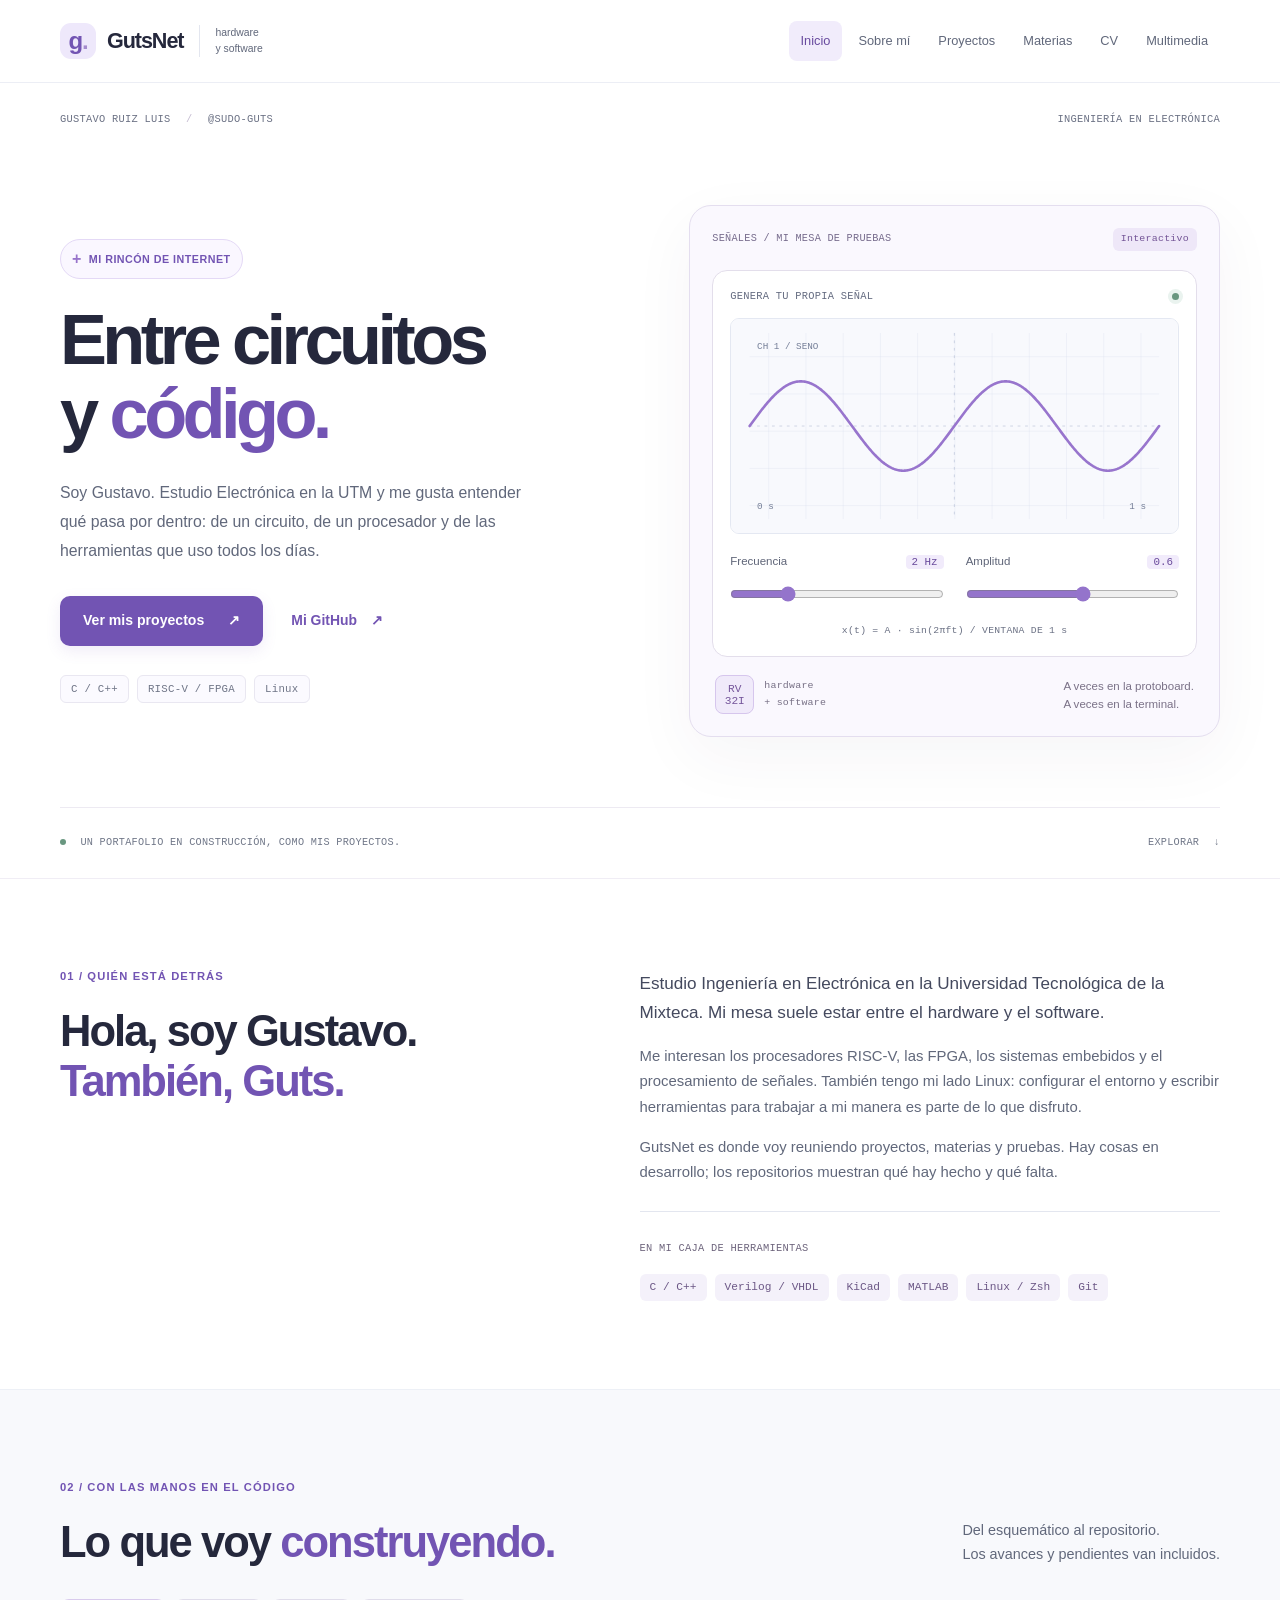
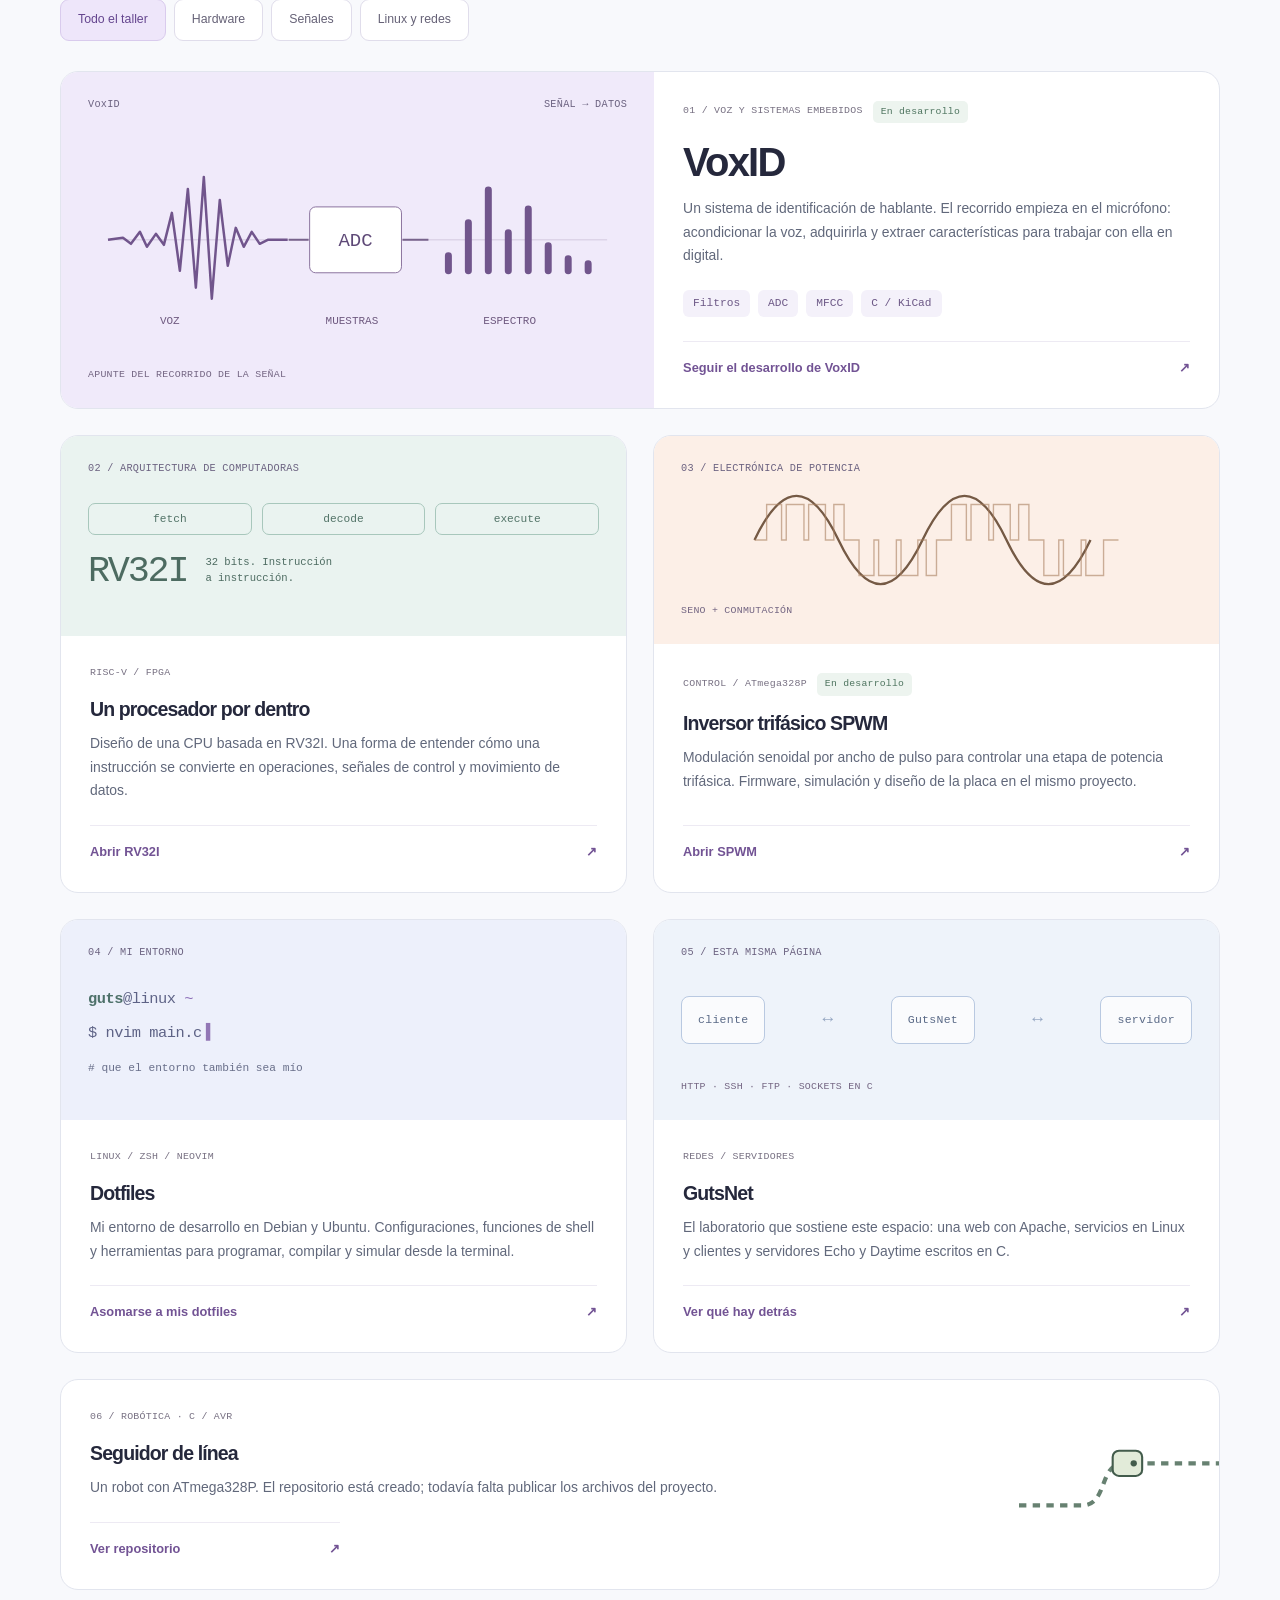
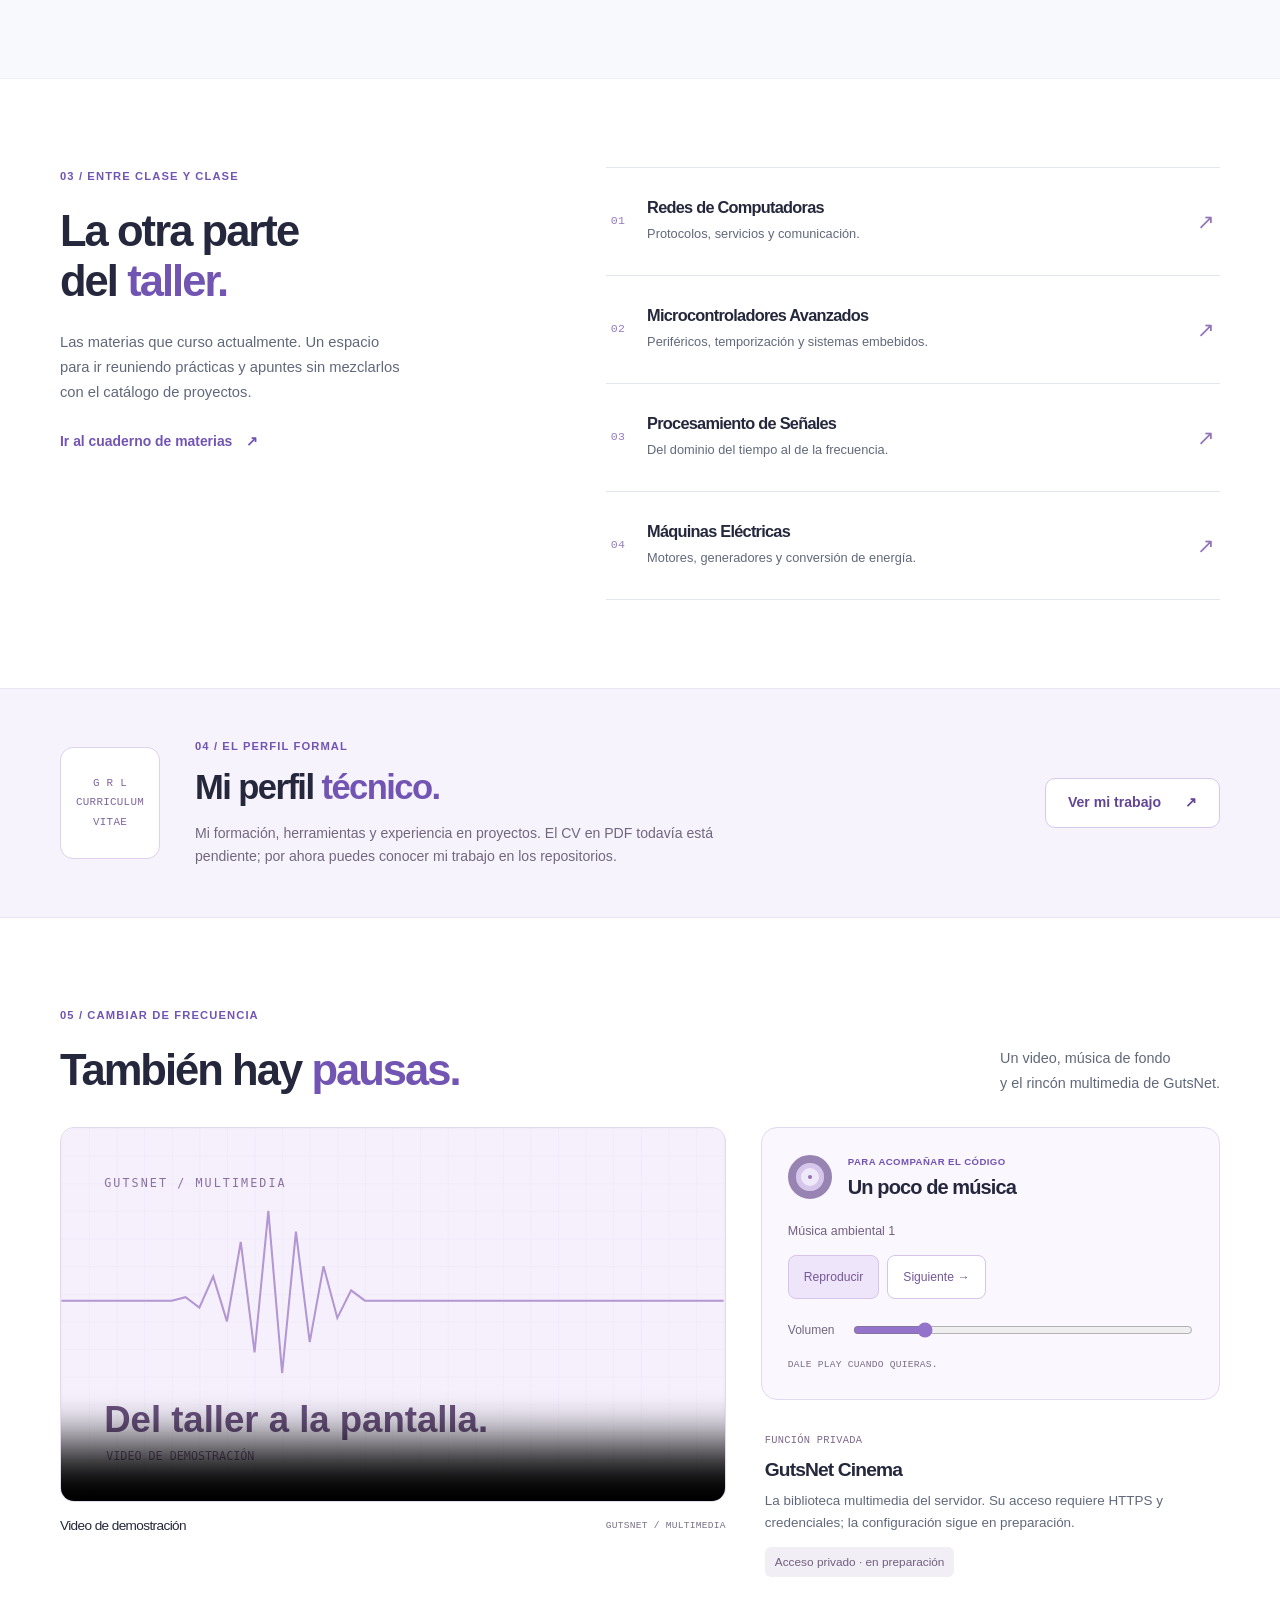
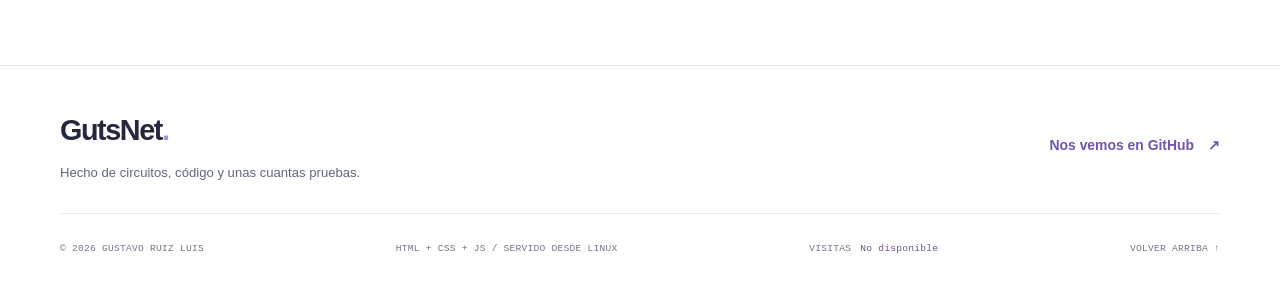
==== commit 3b921c4b: "Web: Corregir caché y renovar el portafolio con fondo blanco" ====
--- a/C0DE/web/public/index.html
+++ b/C0DE/web/public/index.html
@@ -4,11 +4,11 @@
     <meta charset="UTF-8">
     <meta name="viewport" content="width=device-width, initial-scale=1.0">
     <meta name="description" content="El taller digital de Gustavo Ruiz Luis. Electrónica, RISC-V, procesamiento de señales y proyectos en Linux, desde la Universidad Tecnológica de la Mixteca.">
-    <meta name="theme-color" content="#f6f3eb">
+    <meta name="theme-color" content="#ffffff">
     <title>GutsNet | El taller de Gustavo</title>
-    <link rel="icon" href="assets/img/favicon.svg" type="image/svg+xml">
-    <link rel="stylesheet" href="assets/css/style.css">
-    <script src="assets/js/main.js" defer></script>
+    <link rel="icon" href="assets/img/favicon.svg?v=2ca871dd7910" type="image/svg+xml">
+    <link rel="stylesheet" href="assets/css/style.css?v=8bddbe37b28e">
+    <script src="assets/js/main.js?v=361af7270b46" defer></script>
 </head>
 <body>
     <a class="skip-link" href="#inicio">Ir al contenido</a>
@@ -18,7 +18,7 @@
         <div class="container header-content">
             <a class="logo" href="#inicio" aria-label="GutsNet, inicio">
                 <span class="logo-symbol" aria-hidden="true">g<span>.</span></span>
-                GutsNet<span class="logo-caption">un taller digital</span>
+                GutsNet<span class="logo-caption">hardware<br>y software</span>
             </a>
             <button class="menu-toggle" id="menu-toggle" type="button" aria-expanded="false" aria-controls="main-nav" hidden>Menú <span aria-hidden="true">+</span></button>
             <nav id="main-nav" aria-label="Navegación principal">
@@ -39,34 +39,34 @@
                 <div class="hero-grid">
                     <div class="hero-content">
                         <p class="eyebrow"><span class="small-cross" aria-hidden="true">+</span> MI RINCÓN DE INTERNET</p>
-                        <h1 id="hero-title">De la señal<br>al <em>código.</em></h1>
+                        <h1 id="hero-title">Entre circuitos<br>y <em>código.</em></h1>
                         <p class="hero-description">Soy Gustavo. Estudio Electrónica en la UTM y me gusta entender qué pasa por dentro: de un circuito, de un procesador y de las herramientas que uso todos los días.</p>
                         <div class="hero-actions">
-                            <a class="button primary" href="#proyectos">Pasar al taller <span aria-hidden="true">↗</span></a>
+                            <a class="button primary" href="#proyectos">Ver mis proyectos <span aria-hidden="true">↗</span></a>
                             <a class="text-link" href="https://github.com/Sudo-Guts" target="_blank" rel="noopener noreferrer">Mi GitHub <span aria-hidden="true">↗</span></a>
                         </div>
-                        <p class="hero-footnote mono">CIRCUITOS · C · FPGA · LINUX · PRUEBA Y ERROR</p>
+                        <p class="hero-footnote mono"><span>C / C++</span><span>RISC-V / FPGA</span><span>Linux</span></p>
                     </div>
 
                     <div class="workbench">
-                        <div class="bench-heading mono"><span>01 / MESA DE PRUEBAS</span><span aria-hidden="true">↙ mueve los controles</span></div>
+                        <div class="bench-heading mono"><span>SEÑALES / MI MESA DE PRUEBAS</span><span aria-hidden="true">Interactivo</span></div>
                         <div class="oscilloscope">
-                            <div class="scope-heading"><span class="mono">UNA SEÑAL PARA EMPEZAR</span><span class="scope-led" aria-hidden="true"></span></div>
+                            <div class="scope-heading"><span class="mono">GENERA TU PROPIA SEÑAL</span><span class="scope-led" aria-hidden="true"></span></div>
                             <svg class="scope-display" viewBox="0 0 480 230" role="img" aria-labelledby="signal-title signal-description">
                                 <title id="signal-title">Señal senoidal de prueba</title>
                                 <desc id="signal-description">Dos ciclos de una senoide, de amplitud 0.6, durante un segundo. Los controles permiten cambiar frecuencia y amplitud.</desc>
-                                <defs><pattern id="scope-grid" width="40" height="40" patternUnits="userSpaceOnUse"><path d="M40 0H0V40" fill="none" stroke="#dae6db" stroke-opacity=".12" stroke-width="1"/></pattern></defs>
-                                <rect width="480" height="230" rx="6" fill="#293e36"/>
+                                <defs><pattern id="scope-grid" width="40" height="40" patternUnits="userSpaceOnUse"><path d="M40 0H0V40" fill="none" stroke="#d8deee" stroke-opacity=".7" stroke-width="1"/></pattern></defs>
+                                <rect width="480" height="230" rx="6" fill="#f8f9fd"/>
                                 <rect x="20" y="15" width="440" height="200" fill="url(#scope-grid)"/>
-                                <path d="M20 115H460M240 15V215" fill="none" stroke="#dae6db" stroke-opacity=".3" stroke-dasharray="3 5"/>
-                                <path id="signal-path" d="M20,115.00 L25,108.17 L30,101.48 L35,95.06 L40,89.05 L45,83.57 L50,78.72 L55,74.62 L60,71.34 L65,68.94 L70,67.49 L75,67.00 L80,67.49 L85,68.94 L90,71.34 L95,74.62 L100,78.72 L105,83.57 L110,89.05 L115,95.06 L120,101.48 L125,108.17 L130,115.00 L135,121.83 L140,128.52 L145,134.94 L150,140.95 L155,146.43 L160,151.28 L165,155.38 L170,158.66 L175,161.06 L180,162.51 L185,163.00 L190,162.51 L195,161.06 L200,158.66 L205,155.38 L210,151.28 L215,146.43 L220,140.95 L225,134.94 L230,128.52 L235,121.83 L240,115.00 L245,108.17 L250,101.48 L255,95.06 L260,89.05 L265,83.57 L270,78.72 L275,74.62 L280,71.34 L285,68.94 L290,67.49 L295,67.00 L300,67.49 L305,68.94 L310,71.34 L315,74.62 L320,78.72 L325,83.57 L330,89.05 L335,95.06 L340,101.48 L345,108.17 L350,115.00 L355,121.83 L360,128.52 L365,134.94 L370,140.95 L375,146.43 L380,151.28 L385,155.38 L390,158.66 L395,161.06 L400,162.51 L405,163.00 L410,162.51 L415,161.06 L420,158.66 L425,155.38 L430,151.28 L435,146.43 L440,140.95 L445,134.94 L450,128.52 L455,121.83 L460,115.00" fill="none" stroke="#dbeaa8" stroke-width="2.8" stroke-linecap="round" stroke-linejoin="round"/>
-                                <g fill="#d1dfd4" font-size="10" font-family="monospace"><text x="28" y="32">CH 1 / SENO</text><text x="28" y="204">0 s</text><text x="428" y="204">1 s</text></g>
+                                <path d="M20 115H460M240 15V215" fill="none" stroke="#b9c2d8" stroke-opacity=".7" stroke-dasharray="3 5"/>
+                                <path id="signal-path" d="M20,115.00 L25,108.17 L30,101.48 L35,95.06 L40,89.05 L45,83.57 L50,78.72 L55,74.62 L60,71.34 L65,68.94 L70,67.49 L75,67.00 L80,67.49 L85,68.94 L90,71.34 L95,74.62 L100,78.72 L105,83.57 L110,89.05 L115,95.06 L120,101.48 L125,108.17 L130,115.00 L135,121.83 L140,128.52 L145,134.94 L150,140.95 L155,146.43 L160,151.28 L165,155.38 L170,158.66 L175,161.06 L180,162.51 L185,163.00 L190,162.51 L195,161.06 L200,158.66 L205,155.38 L210,151.28 L215,146.43 L220,140.95 L225,134.94 L230,128.52 L235,121.83 L240,115.00 L245,108.17 L250,101.48 L255,95.06 L260,89.05 L265,83.57 L270,78.72 L275,74.62 L280,71.34 L285,68.94 L290,67.49 L295,67.00 L300,67.49 L305,68.94 L310,71.34 L315,74.62 L320,78.72 L325,83.57 L330,89.05 L335,95.06 L340,101.48 L345,108.17 L350,115.00 L355,121.83 L360,128.52 L365,134.94 L370,140.95 L375,146.43 L380,151.28 L385,155.38 L390,158.66 L395,161.06 L400,162.51 L405,163.00 L410,162.51 L415,161.06 L420,158.66 L425,155.38 L430,151.28 L435,146.43 L440,140.95 L445,134.94 L450,128.52 L455,121.83 L460,115.00" fill="none" stroke="#9875cd" stroke-width="2.8" stroke-linecap="round" stroke-linejoin="round"/>
+                                <g fill="#747e97" font-size="10" font-family="monospace"><text x="28" y="32">CH 1 / SENO</text><text x="28" y="204">0 s</text><text x="428" y="204">1 s</text></g>
                             </svg>
                             <div class="scope-controls">
                                 <label for="signal-frequency">Frecuencia <output id="frequency-value" for="signal-frequency">2 Hz</output><input id="signal-frequency" type="range" disabled min="1" max="5" step="0.5" value="2"></label>
                                 <label for="signal-amplitude">Amplitud <output id="amplitude-value" for="signal-amplitude">0.6</output><input id="signal-amplitude" type="range" disabled min="0.1" max="1" step="0.1" value="0.6"></label>
                             </div>
-                            <p class="scope-caption mono">SEÑAL SINTÉTICA · AMPLITUD NORMALIZADA</p>
+                            <p class="scope-caption mono">x(t) = A · sin(2πft) / VENTANA DE 1 s</p>
                         </div>
                         <div class="bench-notes">
                             <div class="chip-note"><span class="chip-mark" aria-hidden="true">RV<br>32I</span><span class="mono">hardware<br>+ software</span></div>
@@ -105,7 +105,7 @@
                     <article class="project-card project-featured" data-category="hardware senales">
                         <div class="project-visual vox-visual" aria-hidden="true">
                             <div class="visual-topline mono"><span>VoxID</span><span>SEÑAL → DATOS</span></div>
-                            <svg viewBox="0 0 540 190" fill="none"><path d="M20 95H520" stroke="#78638c" stroke-opacity=".25"/><path d="M20 95L35 93L43 99L52 87L59 102L68 89L76 100L84 68L92 126L100 44L108 143L116 32L124 154L132 55L140 121L148 83L156 102L164 87L172 99L180 95H200" stroke="#71558c" stroke-width="2.5" stroke-linejoin="round"/><rect x="222" y="62" width="92" height="66" rx="6" fill="#f6f3eb" stroke="#8c759f"/><text x="268" y="101" fill="#5e4977" text-anchor="middle" font-family="monospace" font-size="19">ADC</text><path d="M201 95H221M315 95H341" stroke="#78638c" stroke-width="2"/><g stroke="#71558c" stroke-width="7" stroke-linecap="round"><path d="M361 126V111M381 126V78M401 126V45M421 126V88M441 126V64M461 126V101M481 126V114M501 126V119"/></g><g fill="#6e597f" font-family="monospace" font-size="11"><text x="72" y="179">VOZ</text><text x="238" y="179">MUESTRAS</text><text x="396" y="179">ESPECTRO</text></g></svg>
+                            <svg viewBox="0 0 540 190" fill="none"><path d="M20 95H520" stroke="#78638c" stroke-opacity=".25"/><path d="M20 95L35 93L43 99L52 87L59 102L68 89L76 100L84 68L92 126L100 44L108 143L116 32L124 154L132 55L140 121L148 83L156 102L164 87L172 99L180 95H200" stroke="#71558c" stroke-width="2.5" stroke-linejoin="round"/><rect x="222" y="62" width="92" height="66" rx="6" fill="#ffffff" stroke="#8c759f"/><text x="268" y="101" fill="#5e4977" text-anchor="middle" font-family="monospace" font-size="19">ADC</text><path d="M201 95H221M315 95H341" stroke="#78638c" stroke-width="2"/><g stroke="#71558c" stroke-width="7" stroke-linecap="round"><path d="M361 126V111M381 126V78M401 126V45M421 126V88M441 126V64M461 126V101M481 126V114M501 126V119"/></g><g fill="#6e597f" font-family="monospace" font-size="11"><text x="72" y="179">VOZ</text><text x="238" y="179">MUESTRAS</text><text x="396" y="179">ESPECTRO</text></g></svg>
                             <span class="visual-caption mono">APUNTE DEL RECORRIDO DE LA SEÑAL</span>
                         </div>
                         <div class="project-content"><div class="project-meta mono"><span>01 / VOZ Y SISTEMAS EMBEBIDOS</span><span class="project-state">En desarrollo</span></div><h3>VoxID</h3><p>Un sistema de identificación de hablante. El recorrido empieza en el micrófono: acondicionar la voz, adquirirla y extraer características para trabajar con ella en digital.</p><ul class="tag-list"><li>Filtros</li><li>ADC</li><li>MFCC</li><li>C / KiCad</li></ul><a class="project-link" href="https://github.com/Sudo-Guts/VoxID" target="_blank" rel="noopener noreferrer">Seguir el desarrollo de VoxID <span aria-hidden="true">↗</span></a></div>
@@ -151,17 +151,17 @@
         </section>
 
         <section id="cv" class="section cv-section" aria-labelledby="cv-title">
-            <div class="container cv-layout"><span class="cv-stamp mono" aria-hidden="true">G R L<br>CURRICULUM<br>VITAE</span><div><p class="eyebrow">04 / EL PERFIL FORMAL</p><h2 id="cv-title">Un poco más <em>en orden.</em></h2><p>Mi formación, herramientas y experiencia en proyectos. El CV en PDF todavía está pendiente; por ahora puedes conocer mi trabajo en los repositorios.</p></div><a class="button secondary" href="https://github.com/Sudo-Guts" target="_blank" rel="noopener noreferrer">Ver mi trabajo <span aria-hidden="true">↗</span></a></div>
+            <div class="container cv-layout"><span class="cv-stamp mono" aria-hidden="true">G R L<br>CURRICULUM<br>VITAE</span><div><p class="eyebrow">04 / EL PERFIL FORMAL</p><h2 id="cv-title">Mi perfil <em>técnico.</em></h2><p>Mi formación, herramientas y experiencia en proyectos. El CV en PDF todavía está pendiente; por ahora puedes conocer mi trabajo en los repositorios.</p></div><a class="button secondary" href="https://github.com/Sudo-Guts" target="_blank" rel="noopener noreferrer">Ver mi trabajo <span aria-hidden="true">↗</span></a></div>
         </section>
 
         <section id="multimedia" class="section multimedia-section" aria-labelledby="media-title">
             <div class="container">
                 <div class="section-heading"><div><p class="eyebrow">05 / CAMBIAR DE FRECUENCIA</p><h2 id="media-title">También hay <em>pausas.</em></h2></div><p>Un video, música de fondo<br>y el rincón multimedia de GutsNet.</p></div>
                 <div class="media-layout">
-                    <div class="video-block"><video class="project-video" controls preload="none" playsinline poster="assets/img/video-poster.svg"><source src="assets/video/demostracion.mp4" type="video/mp4">Tu navegador no admite video HTML5.</video><div class="video-caption"><h3>Video de demostración</h3><span class="mono">GUTSNET / MULTIMEDIA</span></div></div>
+                    <div class="video-block"><video class="project-video" controls preload="none" playsinline poster="assets/img/video-poster.svg?v=68c2f450ee5a"><source src="assets/video/demostracion.mp4" type="video/mp4">Tu navegador no admite video HTML5.</video><div class="video-caption"><h3>Video de demostración</h3><span class="mono">GUTSNET / MULTIMEDIA</span></div></div>
                     <div class="media-sidebar">
                         <section class="music-player" aria-labelledby="music-heading"><div class="music-heading"><span class="record" aria-hidden="true"></span><div><p class="eyebrow">PARA ACOMPAÑAR EL CÓDIGO</p><h3 id="music-heading">Un poco de música</h3></div></div><p id="music-title" aria-live="polite">Música ambiental 1</p><div class="music-controls"><button id="music-toggle" type="button" aria-pressed="false">Reproducir</button><button id="music-next" type="button" aria-label="Siguiente pista">Siguiente <span aria-hidden="true">→</span></button></div><label class="volume-label" for="music-volume">Volumen<input id="music-volume" type="range" min="0" max="100" value="20"></label><p class="player-note mono">DALE PLAY CUANDO QUIERAS.</p></section>
-                        <div class="cinema-note"><span class="mono">FUNCIÓN PRIVADA</span><h3>GutsNet Cinema</h3><p>La biblioteca multimedia del servidor. Su acceso requiere HTTPS y credenciales; la configuración sigue en preparación.</p><a class="text-link" href="cinema/">Entrar a Cinema <span aria-hidden="true">↗</span></a></div>
+                        <div class="cinema-note"><span class="mono">FUNCIÓN PRIVADA</span><h3>GutsNet Cinema</h3><p>La biblioteca multimedia del servidor. Su acceso requiere HTTPS y credenciales; la configuración sigue en preparación.</p><span class="coming-soon">Acceso privado · en preparación</span></div>
                     </div>
                 </div>
             </div>
--- a/C0DE/web/public/assets/css/style.css
+++ b/C0DE/web/public/assets/css/style.css
@@ -1,387 +1,368 @@
-/* GutsNet · El taller de Gustavo
- * Colores y medidas compartidos por el portafolio, materias y Cinema.
- * Tipografías del sistema: el sitio no depende de fuentes externas.
+/* GutsNet · Portafolio de Gustavo Ruiz Luis
+ * Fondo blanco y acentos pastel. Sin fuentes ni librerías externas.
  */
 :root {
-    color-scheme: light;
-    --bg: #f6f3eb;
-    --paper: #fffdf7;
-    --text: #293d33;
-    --muted: #5c675f;
-    --border: #d2d7cb;
-    --sage: #e0e8d9;
-    --lavender: #e9e1f1;
-    --peach: #f2dfd0;
-    --blue: #dee8ed;
-    --accent: #705786;
-    --green: #3f5c48;
-    --radius: 12px;
-    --max-width: 1200px;
+    color-scheme: only light;
+    --bg: #ffffff;
+    --paper: #ffffff;
+    --text: #25283c;
+    --muted: #61687b;
+    --border: #e3e6ef;
+    --sage: #eaf4ee;
+    --lavender: #eee8fb;
+    --peach: #fcefe8;
+    --blue: #eaf0fc;
+    --accent: #7254b3;
+    --green: #466d59;
+    --radius: 18px;
+    --max-width: 1160px;
     --mono: "SFMono-Regular", Consolas, "Liberation Mono", monospace;
-    --serif: "Iowan Old Style", "Palatino Linotype", "Book Antiqua", Georgia, serif;
 }
 * { box-sizing: border-box; }
-html { scroll-behavior: smooth; scroll-padding-top: 110px; }
-body { margin: 0; background: var(--bg); color: var(--text); font: 16px/1.65 -apple-system, BlinkMacSystemFont, "Segoe UI", sans-serif; }
+html { scroll-behavior: smooth; scroll-padding-top: 104px; }
+body { margin: 0; background: #fff; color: var(--text); font: 16px/1.7 -apple-system, BlinkMacSystemFont, "Segoe UI", sans-serif; }
 h1, h2, h3, p { margin-top: 0; }
-h1, h2 { font-family: var(--serif); font-weight: 500; line-height: 1.08; letter-spacing: -.045em; text-wrap: balance; }
-h2 { margin-bottom: 24px; font-size: clamp(2.3rem, 4vw, 3.65rem); }
-h3 { font-size: 1.3rem; line-height: 1.3; letter-spacing: -.025em; }
-em { color: var(--accent); font-weight: 500; }
+h1, h2, h3 { line-height: 1.15; letter-spacing: -.045em; text-wrap: balance; }
+h1, h2 { font-weight: 700; }
+h2 { margin-bottom: 24px; font-size: clamp(2rem, 3.4vw, 3rem); }
+h3 { font-size: 1.22rem; font-weight: 650; }
+em { color: var(--accent); font-style: normal; }
 a { color: inherit; text-decoration: none; }
 button, input { font: inherit; }
 button { cursor: pointer; }
-button, a, input { -webkit-tap-highlight-color: transparent; }
-a:focus-visible, button:focus-visible, input:focus-visible { outline: 3px solid var(--accent); outline-offset: 5px; }
-::selection { background: #d6c5e5; color: #293d33; }
+a, button, input { -webkit-tap-highlight-color: transparent; }
+a:focus-visible, button:focus-visible, input:focus-visible { outline: 3px solid #9679cb; outline-offset: 5px; }
+::selection { background: #e8dafa; color: #3f2c66; }
 [hidden] { display: none !important; }
-.container { width: min(calc(100% - 80px), var(--max-width)); margin-inline: auto; }
-.mono { font-family: var(--mono); font-size: .68rem; font-weight: 400; letter-spacing: .055em; }
-.eyebrow { margin-bottom: 24px; font-family: var(--mono); font-size: .68rem; font-weight: 500; letter-spacing: .08em; }
-.section { padding: 96px 0; scroll-margin-top: 20px; }
-.section-heading { display: flex; align-items: end; justify-content: space-between; gap: 30px; margin-bottom: 32px; }
+.container { width: min(calc(100% - 64px), var(--max-width)); margin-inline: auto; }
+.mono { font-family: var(--mono); font-size: .7rem; font-weight: 400; letter-spacing: .025em; }
+.eyebrow { margin-bottom: 20px; color: var(--accent); font-size: .7rem; font-weight: 650; letter-spacing: .1em; }
+.section { padding: 88px 0; scroll-margin-top: 12px; }
+.section-heading { display: flex; justify-content: space-between; align-items: end; gap: 40px; margin-bottom: 32px; }
 .section-heading h2 { margin-bottom: 0; }
-.section-heading > p { margin: 0 0 4px; color: var(--muted); font-size: .9rem; }
-.text-link { display: inline-flex; align-items: center; gap: 16px; padding-block: 8px; font-size: .88rem; font-weight: 600; text-decoration: underline; text-decoration-color: #a5ad9f; text-underline-offset: 6px; }
-.text-link:hover { color: var(--accent); text-decoration-color: currentColor; }
-.button { display: inline-flex; align-items: center; justify-content: center; gap: 26px; min-height: 48px; padding: 12px 22px; border: 1px solid var(--text); border-radius: 6px; font-size: .86rem; font-weight: 600; transition: background .2s, transform .2s; }
+.section-heading > p { max-width: 280px; margin-bottom: 0; color: var(--muted); font-size: .9rem; }
+.text-link { display: inline-flex; align-items: center; gap: 14px; min-height: 44px; color: var(--accent); font-size: .87rem; font-weight: 600; }
+.text-link:hover { text-decoration: underline; text-underline-offset: 5px; }
+.button { display: inline-flex; align-items: center; justify-content: center; gap: 24px; min-height: 49px; padding: 12px 22px; border: 1px solid transparent; border-radius: 10px; font-size: .88rem; font-weight: 600; transition: background .2s, transform .2s; }
 .button:hover { transform: translateY(-2px); }
-.button.primary { background: var(--text); color: var(--paper); }
-.button.primary:hover { background: var(--green); }
-.button.secondary { background: transparent; }
-.button.secondary:hover { background: var(--sage); }
-.sr-only { position: absolute; width: 1px; height: 1px; padding: 0; overflow: hidden; clip-path: inset(50%); white-space: nowrap; border: 0; }
-.skip-link { position: fixed; z-index: 100; top: 12px; left: 16px; padding: 10px 18px; border-radius: 6px; background: var(--text); color: var(--paper); transform: translateY(-160%); }
+.button.primary { background: var(--accent); color: #fff; box-shadow: 0 5px 15px #7254b31c; }
+.button.primary:hover { background: #61439d; }
+.button.secondary { background: #fff; border-color: #d6c9ee; color: #624596; }
+.button.secondary:hover { background: #f7f3fe; }
+.sr-only { position: absolute; width: 1px; height: 1px; overflow: hidden; clip-path: inset(50%); white-space: nowrap; }
+.skip-link { position: fixed; top: 12px; left: 16px; z-index: 100; padding: 10px 18px; border-radius: 8px; background: var(--accent); color: white; transform: translateY(-180%); }
 .skip-link:focus { transform: translateY(0); }
 
 /* Navegación */
-.site-header { position: sticky; top: 0; z-index: 20; background: var(--bg); border-bottom: 1px solid var(--border); }
-.header-content { display: flex; align-items: center; justify-content: space-between; min-height: 86px; gap: 24px; }
-.logo { display: inline-flex; align-items: center; gap: 10px; font-size: 1.38rem; font-weight: 750; letter-spacing: -.065em; white-space: nowrap; }
-.logo-symbol { display: inline-flex; align-items: center; justify-content: center; width: 36px; height: 36px; border: 1px solid var(--text); border-radius: 8px; background: var(--sage); font-family: var(--serif); font-size: 1.75rem; line-height: 1; }
-.logo-symbol span { color: var(--accent); }
-.logo-caption { max-width: 85px; margin-left: 9px; padding-left: 13px; border-left: 1px solid var(--border); font: .62rem/1.4 var(--mono); letter-spacing: 0; white-space: normal; color: var(--muted); }
+.site-header { position: sticky; top: 0; z-index: 20; background: #fff; border-bottom: 1px solid #eceef5; }
+.header-content { display: flex; align-items: center; justify-content: space-between; gap: 24px; min-height: 82px; }
+.logo { display: inline-flex; align-items: center; gap: 11px; white-space: nowrap; font-size: 1.35rem; font-weight: 750; letter-spacing: -.05em; }
+.logo-symbol { display: inline-flex; align-items: center; justify-content: center; width: 36px; height: 36px; border-radius: 11px; background: var(--lavender); color: var(--accent); font: 750 1.5rem/1 sans-serif; }
+.logo-symbol span { color: #a58bcd; }
+.logo-caption { max-width: 88px; margin-left: 5px; padding-left: 15px; border-left: 1px solid var(--border); color: var(--muted); font-size: .65rem; font-weight: 400; line-height: 1.5; letter-spacing: 0; white-space: normal; }
 nav { display: flex; align-items: center; gap: 4px; }
-nav a { display: inline-block; padding: 10px 13px; border-radius: 5px; color: var(--muted); font-size: .79rem; transition: background .2s; }
-nav a:hover { background: #eaece2; color: var(--text); }
-nav a[aria-current] { background: var(--sage); color: var(--text); }
-.menu-toggle { align-items: center; gap: 16px; min-height: 44px; padding: 7px 12px; border: 1px solid var(--border); border-radius: 5px; background: var(--paper); color: var(--text); font-size: .85rem; }
+nav a { display: inline-block; padding: 9px 12px; border-radius: 8px; color: var(--muted); font-size: .8rem; transition: background .2s; }
+nav a:hover { background: #f6f4fb; color: var(--accent); }
+nav a[aria-current] { background: #f1ecfb; color: #684a9e; }
+.menu-toggle { display: inline-flex; align-items: center; gap: 14px; min-height: 44px; padding: 8px 12px; border: 1px solid var(--border); border-radius: 8px; background: white; color: var(--text); font-size: .85rem; }
 .menu-toggle span { font: 1.2rem var(--mono); }
 
-/* Portada / osciloscopio ilustrativo */
-.hero-topline { display: flex; align-items: center; justify-content: space-between; flex-wrap: wrap; gap: 12px; padding-top: 28px; color: var(--muted); font-size: .625rem; }
-.topline-separator { padding: 0 10px; color: #9ba693; }
-.hero-grid { display: grid; grid-template-columns: 1.02fr 1fr; align-items: center; gap: 72px; padding: 76px 0 66px; }
+/* Portada */
+.hero { background: #fff; }
+.hero-topline { display: flex; align-items: center; justify-content: space-between; flex-wrap: wrap; gap: 12px; padding-top: 28px; color: #6b7184; font-size: .65rem; }
+.topline-separator { padding-inline: 9px; color: #c4bbd1; }
+.hero-grid { display: grid; grid-template-columns: 1.05fr 1fr; align-items: center; gap: 72px; padding: 76px 0 70px; }
 .hero-content { min-width: 0; }
-.hero-content .eyebrow { margin-bottom: 22px; }
-.small-cross { padding-right: 7px; color: var(--accent); font-size: 1rem; }
-h1 { margin-bottom: 30px; font-size: clamp(3.7rem, 6.8vw, 6.25rem); }
-.hero-description { max-width: 470px; color: var(--muted); font-size: .98rem; line-height: 1.8; }
-.hero-actions { display: flex; align-items: center; flex-wrap: wrap; gap: 28px; margin-top: 28px; }
-.hero-footnote { margin: 34px 0 0; font-size: .625rem; color: var(--muted); }
-.workbench { position: relative; padding: 22px; min-width: 0; border: 1px solid #cdd5c9; border-radius: 3px; background-color: #e9eddf; background-image: radial-gradient(#9daf9a 0.65px, transparent .65px); background-size: 16px 16px; }
-.workbench::before { content: ""; position: absolute; top: -13px; right: 40px; width: 88px; height: 27px; background: #e8dcc6; opacity: .85; transform: rotate(5deg); }
-.bench-heading { display: flex; justify-content: space-between; flex-wrap: wrap; gap: 8px; margin-bottom: 23px; font-size: .625rem; }
-.bench-heading span:last-child { font-family: var(--serif); font-size: .9rem; font-style: italic; letter-spacing: 0; }
-.oscilloscope { padding: 16px; border: 1px solid #8f9f8a; border-radius: 12px; background: #f7f5e9; box-shadow: 4px 5px 0 #9baa9240; }
-.scope-heading { display: flex; align-items: center; justify-content: space-between; margin: 0 2px 12px; }
-.scope-heading .mono { font-size: .625rem; letter-spacing: .08em; }
-.scope-led, .status-dot { display: inline-block; width: 7px; height: 7px; border-radius: 50%; background: #658c51; }
-.scope-led { box-shadow: 0 0 0 3px #e1e7d2; }
-.scope-display { display: block; width: 100%; height: auto; border: 4px solid #e3e4d8; border-radius: 9px; }
-.scope-controls { display: grid; grid-template-columns: 1fr 1fr; gap: 24px; padding-top: 14px; }
-.scope-controls label { display: grid; grid-template-columns: 1fr auto; gap: 5px; font: .61rem var(--mono); }
-.scope-controls output { color: var(--accent); }
-input[type="range"] { width: 100%; min-width: 0; height: 24px; margin: 2px 0; accent-color: var(--green); cursor: pointer; }
+.hero-content .eyebrow { display: inline-flex; align-items: center; gap: 7px; margin-bottom: 24px; padding: 5px 11px; border: 1px solid #e4d9f6; border-radius: 25px; background: #faf7ff; font-size: .67rem; letter-spacing: .045em; }
+.small-cross { color: #9874cb; font-size: 1rem; }
+h1 { margin-bottom: 26px; font-size: clamp(3.1rem, 5.5vw, 5rem); line-height: 1.06; letter-spacing: -.065em; }
+.hero-description { max-width: 470px; margin-bottom: 0; color: var(--muted); font-size: .99rem; line-height: 1.85; }
+.hero-actions { display: flex; align-items: center; flex-wrap: wrap; gap: 28px; margin-top: 30px; }
+.hero-footnote { display: flex; flex-wrap: wrap; gap: 8px; margin-top: 29px; margin-bottom: 0; color: #6f7587; font-size: .67rem; }
+.hero-footnote span { padding: 4px 10px; border: 1px solid #e9e7f1; border-radius: 6px; background: #fbfaff; }
+.workbench { position: relative; min-width: 0; padding: 22px; border: 1px solid #e4deef; border-radius: 22px; background: #faf8fe; box-shadow: 0 20px 65px #40325c0c; }
+.bench-heading { display: flex; align-items: center; justify-content: space-between; gap: 10px; margin-bottom: 19px; color: #776c8d; font-size: .64rem; }
+.bench-heading span:last-child { padding: 3px 8px; border-radius: 6px; background: #eee7f8; color: #735496; font-size: .62rem; }
+.oscilloscope { padding: 17px; border: 1px solid #e3deeb; border-radius: 15px; background: white; }
+.scope-heading { display: flex; align-items: center; justify-content: space-between; margin-bottom: 13px; }
+.scope-heading .mono { color: #646b80; font-size: .65rem; }
+.scope-led, .status-dot { display: inline-block; width: 7px; height: 7px; border-radius: 50%; background: #699780; }
+.scope-led { box-shadow: 0 0 0 4px #eaf3ef; }
+.scope-display { display: block; width: 100%; height: auto; border: 1px solid #e4e8f2; border-radius: 9px; }
+.scope-controls { display: grid; grid-template-columns: 1fr 1fr; gap: 22px; margin-top: 18px; }
+.scope-controls label { display: grid; grid-template-columns: 1fr auto; align-items: center; gap: 7px; color: #5f6578; font-size: .72rem; }
+.scope-controls output { padding: 1px 6px; border-radius: 4px; background: #f1ebfb; color: #6a4b9c; font: .68rem var(--mono); }
+input[type="range"] { width: 100%; min-width: 0; height: 26px; margin: 2px 0; accent-color: #9474cb; cursor: pointer; }
+input[type="range"]:disabled { cursor: default; }
 .scope-controls input { grid-column: 1 / -1; }
-.scope-caption { margin: 10px 0 0; font-size: .625rem; text-align: center; color: var(--muted); }
-.bench-notes { display: flex; align-items: center; justify-content: space-between; gap: 12px; padding: 22px 2px 0; }
-.chip-note { display: flex; align-items: center; gap: 13px; }
-.chip-note .mono { font-size: .625rem; }
-.chip-mark { position: relative; display: grid; place-content: center; width: 52px; height: 52px; margin: 6px; background: #c8d3d8; outline: 1px solid #637b7b; border: 5px solid #b7c4c5; border-radius: 3px; font: .8rem/1.05 var(--mono); text-align: center; box-shadow: 0 7px 0 -4px #6f8580, 0 -7px 0 -4px #6f8580, 7px 0 0 -4px #6f8580, -7px 0 0 -4px #6f8580; }
-.hand-note { margin: 0; padding: 6px 10px; font: italic 1.1rem/1.25 var(--serif); transform: rotate(-4deg); }
-.hero-bottom { display: flex; align-items: center; justify-content: space-between; gap: 20px; padding: 22px 0; border-top: 1px solid var(--border); font-size: .625rem; }
+.scope-caption { margin: 14px 0 0; color: #6b7184; font-size: .61rem; text-align: center; }
+.bench-notes { display: flex; align-items: center; justify-content: space-between; gap: 16px; padding: 18px 3px 0; }
+.chip-note { display: flex; align-items: center; gap: 10px; }
+.chip-note .mono { color: #777085; font-size: .62rem; }
+.chip-mark { display: grid; place-content: center; width: 39px; height: 39px; border: 1px solid #d6c6ed; border-radius: 8px; background: #f0eafa; color: #76579c; font: .7rem/1.1 var(--mono); text-align: center; }
+.hand-note { margin: 0; color: #7a7187; font-size: .72rem; line-height: 1.6; }
+.hero-bottom { display: flex; justify-content: space-between; align-items: center; gap: 25px; padding: 21px 0; border-top: 1px solid #edeaf2; color: #707788; font-size: .64rem; }
 .hero-bottom .status-dot { width: 6px; height: 6px; margin-right: 8px; }
-.hero-bottom a { padding: 6px 0; white-space: nowrap; }
-.hero-bottom a span { margin-left: 10px; }
+.hero-bottom a { flex-shrink: 0; padding-block: 5px; }
+.hero-bottom a span { padding-left: 8px; }
 
 /* Perfil */
-.about-section { border-top: 1px solid var(--border); }
-.about-layout { display: grid; grid-template-columns: 1fr 1.1fr; gap: 100px; }
-.about-copy { max-width: 570px; color: var(--muted); font-size: .93rem; }
-.about-copy .lead { margin-top: 4px; color: var(--text); font-size: 1.11rem; line-height: 1.7; }
-.toolbox { margin-top: 27px; padding-top: 20px; border-top: 1px solid var(--border); }
-.toolbox > .mono { font-size: .625rem; }
+.about-section { border-top: 1px solid #f0edf5; }
+.about-layout { display: grid; grid-template-columns: .95fr 1.15fr; gap: 100px; }
+.about-copy { max-width: 590px; color: var(--muted); font-size: .93rem; }
+.about-copy .lead { margin-top: 2px; color: #44495e; font-size: 1.07rem; }
+.toolbox { margin-top: 26px; padding-top: 22px; border-top: 1px solid var(--border); }
+.toolbox > .mono { color: #6e657d; font-size: .65rem; }
 .tag-list { display: flex; flex-wrap: wrap; gap: 8px; padding: 0; margin: 14px 0 0; list-style: none; }
-.tag-list li { padding: 4px 10px; border: 1px solid #c5cdbe; border-radius: 4px; color: #445347; font: .66rem/1.5 var(--mono); }
-
-/* Proyectos: una ficha destacada y un archivo de trabajo */
-.projects-section { background: #edece3; border-block: 1px solid var(--border); }
-.project-filters { display: flex; flex-wrap: wrap; gap: 8px; margin: 0 0 30px; }
-.project-filters button { min-height: 40px; padding: 8px 16px; border: 1px solid #bfc8b7; border-radius: 30px; background: transparent; color: var(--text); font-size: .74rem; transition: background .2s; }
-.project-filters button:hover { background: var(--sage); }
-.project-filters button[aria-pressed="true"] { background: var(--text); border-color: var(--text); color: var(--paper); }
-.project-grid { display: grid; grid-template-columns: repeat(2, minmax(0, 1fr)); gap: 25px; }
-.project-card { display: flex; flex-direction: column; min-width: 0; border: 1px solid #c6cebe; border-radius: var(--radius); background: var(--paper); overflow: hidden; }
-.project-card.project-featured { grid-column: 1 / -1; display: grid; grid-template-columns: 1.04fr 1fr; }
-.project-visual { display: flex; flex-direction: column; min-height: 200px; padding: 22px 25px; }
-.visual-topline { display: flex; justify-content: space-between; gap: 10px; font-size: .625rem; }
-.visual-caption { font-size: .625rem; }
-.vox-visual { justify-content: space-between; background: var(--lavender); }
+.tag-list li { padding: 5px 10px; border-radius: 6px; background: #f4f1fa; color: #6c5886; font: .7rem/1.5 var(--mono); }
+
+/* Proyectos */
+.projects-section { background: #f8f9fc; border-block: 1px solid #edf0f6; }
+.project-filters { display: flex; flex-wrap: wrap; gap: 8px; margin-bottom: 30px; }
+.project-filters button { min-height: 42px; padding: 8px 17px; border: 1px solid #e0ddeb; border-radius: 9px; background: white; color: #666277; font-size: .77rem; transition: background .2s; }
+.project-filters button:hover { background: #f0eafa; }
+.project-filters button[aria-pressed="true"] { border-color: #d9cbed; background: #eee6fa; color: #65468f; }
+.project-grid { display: grid; grid-template-columns: repeat(2, minmax(0, 1fr)); gap: 26px; }
+.project-card { display: flex; flex-direction: column; min-width: 0; overflow: hidden; border: 1px solid #e2e5ee; border-radius: var(--radius); background: white; transition: box-shadow .2s, border-color .2s; }
+.project-card:hover { border-color: #d1c4e7; box-shadow: 0 8px 28px #5a4e7510; }
+.project-card.project-featured { grid-column: 1 / -1; display: grid; grid-template-columns: 1.05fr 1fr; }
+.project-visual { display: flex; flex-direction: column; min-height: 200px; padding: 24px 27px; }
+.visual-topline { display: flex; align-items: center; justify-content: space-between; gap: 12px; color: #6c6381; font-size: .64rem; }
+.visual-caption { color: #736582; font-size: .62rem; }
+.vox-visual { justify-content: space-between; background: #f0eafa; }
 .vox-visual svg { width: 100%; margin-block: 22px; }
-.project-content { display: flex; flex-direction: column; flex: 1; align-items: flex-start; padding: 28px; }
-.project-meta { display: flex; flex-wrap: wrap; align-items: center; gap: 10px; width: 100%; margin-bottom: 16px; color: var(--muted); font-size: .625rem; }
-.project-state { margin-left: auto; padding: 3px 7px; border: 1px solid #c9ccbc; border-radius: 3px; color: #526345; font-size: .625rem; }
+.project-content { display: flex; flex: 1; flex-direction: column; align-items: flex-start; padding: 29px; }
+.project-meta { display: flex; flex-wrap: wrap; align-items: center; gap: 10px; width: 100%; margin-bottom: 16px; color: #777082; font-size: .62rem; }
+.project-state { padding: 3px 8px; border-radius: 5px; background: #edf4ef; color: #4e745f; font-size: .61rem; }
 .project-content h3 { margin-bottom: 12px; }
-.project-featured h3 { font-family: var(--serif); font-size: 2.75rem; font-weight: 500; line-height: 1; }
-.project-content p { margin-bottom: 20px; color: var(--muted); font-size: .86rem; }
-.project-content .tag-list { margin: 0 0 22px; }
-.project-link { display: flex; align-items: center; justify-content: space-between; gap: 20px; width: 100%; margin-top: auto; padding: 14px 0 0; border-top: 1px solid var(--border); font-size: .77rem; font-weight: 600; }
-.project-link:hover { color: var(--accent); }
+.project-featured h3 { font-size: 2.5rem; }
+.project-content p { margin-bottom: 22px; color: var(--muted); font-size: .87rem; }
+.project-content .tag-list { margin: 0 0 24px; }
+.project-link { display: flex; align-items: center; justify-content: space-between; gap: 20px; width: 100%; margin-top: auto; padding-top: 15px; border-top: 1px solid #edeaf3; color: #725394; font-size: .8rem; font-weight: 600; }
+.project-link:hover { color: #503477; }
 .project-link span { transition: transform .2s; }
 .project-link:hover span { transform: translate(2px, -2px); }
-.cpu-visual { background: var(--sage); }
-.cpu-diagram { display: flex; gap: 10px; margin: 30px 0 18px; }
-.cpu-diagram span { flex: 1; padding: 9px 6px; border: 1px solid #80977f; border-radius: 4px; font: .65rem var(--mono); text-align: center; }
-.visual-word { font: 2.45rem/1 var(--mono); letter-spacing: -.06em; }
-.visual-word span { display: inline-block; max-width: 130px; padding-left: 18px; font: .6rem/1.5 var(--mono); letter-spacing: 0; }
-.spwm-visual { background: var(--peach); }
-.spwm-visual svg { width: 100%; height: 112px; margin: 8px 0; }
-.terminal-visual { background: var(--blue); }
-.terminal-lines { display: flex; flex-direction: column; gap: 8px; margin-top: 23px; font-size: .95rem; letter-spacing: -.03em; }
-.terminal-lines b { color: #436d64; font-weight: 600; }
-.terminal-lines i { color: var(--accent); font-style: normal; }
-.terminal-lines .terminal-comment { margin-top: 6px; color: #52666d; font-size: .65rem; letter-spacing: 0; }
-.terminal-cursor { padding-left: 4px; color: #698571; }
-.network-visual { background: #e5e7d5; justify-content: space-between; }
-.network-diagram { display: flex; align-items: center; justify-content: space-between; gap: 8px; margin: 28px 0; }
-.network-diagram span { padding: 12px 15px; border: 1px solid #a0ac8c; border-radius: 6px; background: #f5f4e5; font-size: .7rem; }
-.network-diagram b { font-size: 1.1rem; font-weight: 400; }
-.project-card.project-compact { grid-column: 1 / -1; display: grid; grid-template-columns: 1fr 200px; background: #f1f3e8; }
-.project-compact .project-content { max-width: 800px; }
+.cpu-visual { background: #eaf3f0; }
+.cpu-diagram { display: flex; gap: 10px; margin: 26px 0 18px; }
+.cpu-diagram span { flex: 1; padding: 9px 5px; border: 1px solid #a8c7bc; border-radius: 7px; color: #527367; font: .7rem var(--mono); text-align: center; }
+.visual-word { color: #4d6b61; font: 2.3rem/1 var(--mono); letter-spacing: -.06em; }
+.visual-word span { display: inline-block; max-width: 145px; padding-left: 18px; font: .66rem/1.5 var(--mono); letter-spacing: 0; }
+.spwm-visual { background: #fcefe7; }
+.spwm-visual svg { width: 100%; height: 112px; margin: 7px 0; }
+.terminal-visual { background: #edf0fb; }
+.terminal-lines { display: flex; flex-direction: column; gap: 8px; margin-top: 25px; color: #5e6386; font-size: .96rem; letter-spacing: -.03em; }
+.terminal-lines b { color: #4e716a; font-weight: 600; }
+.terminal-lines i { color: #8a6bb6; font-style: normal; }
+.terminal-lines .terminal-comment { margin-top: 5px; color: #696f8a; font-size: .7rem; letter-spacing: 0; }
+.terminal-cursor { padding-left: 4px; color: #9277b5; }
+.network-visual { justify-content: space-between; background: #eef3fa; }
+.network-diagram { display: flex; align-items: center; justify-content: space-between; gap: 9px; margin: 26px 0; }
+.network-diagram span { padding: 13px 16px; border: 1px solid #b9c9e1; border-radius: 8px; background: #ffffffb3; color: #5a6a87; font-size: .72rem; }
+.network-diagram b { color: #95a7c3; font-size: 1.1rem; font-weight: 400; }
+.project-card.project-compact { grid-column: 1 / -1; display: grid; grid-template-columns: 1fr 200px; }
+.project-compact .project-content { max-width: 820px; }
 .project-compact .project-link { max-width: 250px; }
 .line-track { align-self: center; }
 .line-track svg { display: block; width: 100%; }
 
 /* Materias */
-.subjects-layout { display: grid; grid-template-columns: .9fr 1.25fr; gap: 100px; }
-.subjects-intro > p:not(.eyebrow) { max-width: 330px; color: var(--muted); font-size: .9rem; }
-.subject-list { border-top: 1px solid #abb7a3; }
-.subject-row { display: flex; align-items: center; gap: 22px; min-height: 106px; padding: 20px 5px; border-bottom: 1px solid #b8c2b0; transition: padding .2s, background .2s; }
-.subject-row:hover { padding-inline: 13px; background: #e9eddf; }
-.subject-row > .mono { align-self: flex-start; padding-top: 6px; color: var(--accent); font-size: .65rem; }
-.subject-row h3 { margin: 0 0 5px; font-size: 1.05rem; }
-.subject-row p { margin: 0; color: var(--muted); font-size: .78rem; }
-.subject-row > span:last-child { margin-left: auto; font-size: 1.3rem; }
-
-/* CV */
-.cv-section { padding-block: 48px; border-block: 1px solid var(--border); background: var(--lavender); }
-.cv-layout { display: flex; align-items: center; gap: 40px; }
-.cv-stamp { display: grid; place-content: center; flex: 0 0 116px; height: 116px; border: 1px dashed #9a83a9; border-radius: 50%; color: #705786; font-size: .66rem; line-height: 1.7; text-align: center; transform: rotate(-8deg); }
+.subjects-layout { display: grid; grid-template-columns: .9fr 1.2fr; gap: 85px; }
+.subjects-intro > p:not(.eyebrow) { max-width: 340px; color: var(--muted); font-size: .92rem; }
+.subject-list { border-top: 1px solid var(--border); }
+.subject-row { display: flex; align-items: center; gap: 22px; min-height: 108px; padding: 20px 5px; border-bottom: 1px solid var(--border); transition: background .2s; }
+.subject-row:hover { background: #faf8fe; }
+.subject-row > .mono { color: #977bbf; font-size: .72rem; }
+.subject-row h3 { margin: 0 0 6px; font-size: 1.02rem; }
+.subject-row p { margin: 0; color: var(--muted); font-size: .8rem; }
+.subject-row > span:last-child { margin-left: auto; color: #9273b9; font-size: 1.3rem; }
+
+/* Perfil formal */
+.cv-section { padding-block: 48px; border-block: 1px solid #ebe4f5; background: #f7f3fc; }
+.cv-layout { display: flex; align-items: center; gap: 35px; }
+.cv-stamp { display: grid; place-content: center; flex: 0 0 100px; height: 112px; border: 1px solid #ded2ed; border-radius: 13px; background: #fff; color: #80669f; font-size: .68rem; line-height: 1.8; text-align: center; }
 .cv-layout > div { flex: 1; }
-.cv-layout .eyebrow { margin-bottom: 15px; }
-.cv-layout h2 { margin-bottom: 15px; font-size: clamp(2rem, 3.2vw, 2.8rem); }
-.cv-layout p:last-child { max-width: 580px; margin-bottom: 0; color: #645b6a; font-size: .86rem; }
+.cv-layout .eyebrow { margin-bottom: 12px; }
+.cv-layout h2 { margin-bottom: 14px; font-size: clamp(1.8rem, 2.7vw, 2.5rem); }
+.cv-layout p:last-child { max-width: 570px; margin-bottom: 0; color: #72677f; font-size: .88rem; }
 .cv-layout .button { flex-shrink: 0; }
 
-/* Multimedia y reproductor */
-.media-layout { display: grid; grid-template-columns: 1.5fr 1fr; gap: 36px; }
-.video-block { min-width: 0; }
-.project-video { display: block; width: 100%; aspect-ratio: 16 / 9; border: 1px solid #aab7a4; border-radius: 9px; background: var(--text); }
-.video-caption { display: flex; align-items: center; justify-content: space-between; gap: 14px; margin-top: 15px; }
-.video-caption h3 { margin: 0; font-size: .84rem; font-weight: 500; }
-.video-caption .mono { color: var(--muted); font-size: .625rem; }
-.media-sidebar { min-width: 0; }
-.music-player { padding: 25px; background: var(--sage); border: 1px solid #bfccba; border-radius: 9px; }
-.music-heading { display: flex; align-items: center; gap: 16px; margin-bottom: 20px; }
-.music-heading .eyebrow { margin-bottom: 5px; font-size: .625rem; }
-.music-heading h3 { margin: 0; font-family: var(--serif); font-size: 1.5rem; font-weight: 500; }
-.record { position: relative; width: 46px; height: 46px; flex: 0 0 46px; border: 7px solid #304a3e; border-radius: 50%; background: var(--peach); outline: 1px solid #7e9278; outline-offset: 3px; box-shadow: inset 0 0 0 5px #c1cfb8; }
-.record::after { content: ""; position: absolute; top: 14px; left: 14px; width: 4px; height: 4px; border-radius: 50%; background: #304a3e; }
-#music-title { margin-bottom: 12px; font: .71rem var(--mono); }
+/* Multimedia */
+.media-layout { display: grid; grid-template-columns: 1.45fr 1fr; gap: 35px; }
+.video-block, .media-sidebar, .multimedia-card { min-width: 0; }
+.project-video { display: block; width: 100%; aspect-ratio: 16 / 9; border: 1px solid #e0daec; border-radius: 14px; background: #f1edf8; }
+.video-caption { display: flex; align-items: center; justify-content: space-between; gap: 15px; margin-top: 16px; }
+.video-caption h3 { margin: 0; font-size: .85rem; font-weight: 500; }
+.video-caption .mono { color: #797086; font-size: .6rem; }
+.music-player { padding: 26px; border: 1px solid #e3d9f1; border-radius: 16px; background: #faf7ff; }
+.music-heading { display: flex; align-items: center; gap: 16px; margin-bottom: 22px; }
+.music-heading .eyebrow { margin-bottom: 5px; font-size: .6rem; letter-spacing: .045em; }
+.music-heading h3 { margin: 0; font-size: 1.25rem; }
+.record { position: relative; width: 44px; height: 44px; flex: 0 0 44px; border: 8px solid #9884b3; border-radius: 50%; background: #eee8f8; box-shadow: inset 0 0 0 5px #d6c6eb; }
+.record::after { content: ""; position: absolute; top: 12px; left: 12px; width: 4px; height: 4px; border-radius: 50%; background: #9072b0; }
+#music-title { margin-bottom: 13px; color: #736082; font-size: .78rem; }
 .music-controls { display: flex; flex-wrap: wrap; gap: 8px; }
-.music-controls button { min-height: 42px; padding: 8px 15px; border: 1px solid #92a185; border-radius: 5px; background: transparent; color: var(--text); font-size: .73rem; }
-.music-controls button:first-child { background: var(--text); color: var(--paper); border-color: var(--text); }
-.music-controls button:hover { background: #c5d5bd; color: var(--text); }
-.volume-label { display: flex; align-items: center; gap: 18px; margin-top: 16px; font: .65rem var(--mono); }
+.music-controls button { min-height: 44px; padding: 8px 15px; border: 1px solid #d6c5ea; border-radius: 8px; background: white; color: #765798; font-size: .76rem; }
+.music-controls button:first-child { background: #eee5fa; }
+.music-controls button:hover { background: #e5d7f6; }
+.volume-label { display: flex; align-items: center; gap: 18px; margin-top: 16px; color: #736680; font-size: .75rem; }
 .volume-label input { flex: 1; }
-.player-note { margin: 12px 0 0; font-size: .625rem; color: var(--muted); }
-.cinema-note { margin-top: 23px; padding: 5px 4px; }
-.cinema-note > .mono { font-size: .625rem; color: var(--accent); }
-.cinema-note h3 { margin: 8px 0; font-family: var(--serif); font-size: 1.6rem; font-weight: 500; }
-.cinema-note p { margin-bottom: 9px; color: var(--muted); font-size: .82rem; }
-.cinema-note .text-link { font-size: .76rem; }
+.player-note { margin: 12px 0 0; color: #7a6c88; font-size: .6rem; }
+.cinema-note { margin-top: 24px; padding: 0 4px; }
+.cinema-note > .mono { color: #7e688d; font-size: .65rem; }
+.cinema-note h3 { margin: 8px 0; font-size: 1.2rem; }
+.cinema-note p { margin-bottom: 12px; color: var(--muted); font-size: .84rem; }
+.coming-soon { display: inline-block; padding: 5px 10px; border-radius: 6px; background: #f1eef6; color: #73607f; font-size: .74rem; }
 
 /* Pie y páginas secundarias */
-.site-footer { padding: 42px 0 20px; background: #e5e9dc; border-top: 1px solid #bec9b3; }
+.site-footer { padding: 40px 0 20px; border-top: 1px solid var(--border); background: white; }
 .footer-main { display: flex; align-items: center; justify-content: space-between; gap: 25px; padding-bottom: 28px; }
-.footer-logo { gap: 0; font-size: 2rem; }
-.footer-dot { color: var(--accent); }
-.footer-main p { margin: 6px 0 0; color: var(--muted); font-size: .78rem; }
-.footer-bottom, .footer-content { display: flex; align-items: center; justify-content: space-between; flex-wrap: wrap; gap: 15px; padding-top: 18px; border-top: 1px solid #bec9b3; color: #596750; font-size: .625rem; }
-.footer-bottom a { padding-block: 8px; }
+.footer-logo { gap: 0; font-size: 1.8rem; }
+.footer-dot { color: #ac93cd; }
+.footer-main p { margin: 7px 0 0; color: var(--muted); font-size: .82rem; }
+.footer-bottom, .footer-content { display: flex; align-items: center; justify-content: space-between; flex-wrap: wrap; gap: 16px; padding-top: 20px; border-top: 1px solid #eeebf3; color: #7a7285; font-size: .6rem; }
+.footer-bottom a { padding-block: 7px; }
 .visits-indicator { display: inline-flex; align-items: center; gap: 9px; }
-.visits-indicator strong { color: var(--text); font-weight: 500; font-variant-numeric: tabular-nums; }
-.footer-content { padding-top: 0; border: 0; font-family: var(--mono); }
+.visits-indicator strong { color: #725394; font-weight: 500; font-variant-numeric: tabular-nums; }
+.footer-content { padding-top: 0; border-top: 0; }
 .footer-content p { margin: 0; }
-.section-title { font-size: clamp(2.6rem, 5vw, 4.4rem); }
-.section-description { max-width: 610px; margin-bottom: 30px; color: var(--muted); }
-.card { padding: 30px; border: 1px solid var(--border); border-radius: var(--radius); background: var(--paper); }
+.section-title { font-size: clamp(2.7rem, 5vw, 4rem); }
+.section-description { max-width: 620px; margin-bottom: 30px; color: var(--muted); }
+.card { padding: 32px; border: 1px solid var(--border); border-radius: 16px; background: white; }
 .card p { color: var(--muted); }
-.card h2 { font-size: clamp(1.65rem, 2.8vw, 2.4rem); }
-.card-tag { display: inline-block; padding: 5px 10px; border: 1px solid #b6c5ac; border-radius: 4px; background: var(--sage); color: var(--green); font: .65rem/1.5 var(--mono); }
-.card-number { display: block; margin-bottom: 16px; color: var(--accent); font: .7rem var(--mono); }
-.about-grid { display: grid; grid-template-columns: repeat(2, minmax(0, 1fr)); gap: 22px; }
-.multimedia-card { min-width: 0; }
+.card h2 { font-size: clamp(1.55rem, 2.5vw, 2rem); }
+.card-tag { display: inline-block; padding: 5px 10px; border-radius: 6px; background: var(--lavender); color: #765994; font-size: .7rem; }
+.card-number { display: block; margin-bottom: 16px; color: #80629e; font: .74rem var(--mono); }
+.about-grid { display: grid; grid-template-columns: repeat(2, minmax(0, 1fr)); gap: 24px; }
 .multimedia-card h2 { font-size: 1.5rem; }
 .subject-index { display: flex; flex-wrap: wrap; gap: 9px; margin: 32px 0 42px; }
-.subject-index a { padding: 8px 14px; border: 1px solid var(--border); border-radius: 5px; background: var(--paper); font: .68rem/1.5 var(--mono); }
-.subject-index a:hover { background: var(--sage); }
-.subject-details { display: grid; gap: 20px; }
-.subject-detail { display: grid; grid-template-columns: 70px 1fr; gap: 16px; scroll-margin-top: 110px; }
-.subject-detail:target { border-color: var(--accent); }
-.subject-detail .card-number { padding-top: 8px; }
+.subject-index a { padding: 9px 14px; border: 1px solid #e2d8ee; border-radius: 8px; background: #faf7ff; color: #7b6194; font-size: .75rem; }
+.subject-index a:hover { background: #f0e6fb; }
+.subject-details { display: grid; gap: 22px; }
+.subject-detail { display: grid; grid-template-columns: 60px 1fr; gap: 16px; scroll-margin-top: 105px; }
+.subject-detail:target { border-color: #baa0d9; box-shadow: 0 0 0 3px #f5eefc; }
+.subject-detail .card-number { padding-top: 6px; }
 .subject-detail h2 { margin-bottom: 14px; }
 .subject-detail p { max-width: 780px; font-size: .94rem; }
 .subject-detail p:last-child { margin-bottom: 0; }
 .subject-topics { color: var(--muted); font-size: .85rem; }
-.subject-topics strong { color: var(--text); font-weight: 600; }
-.empty-note { margin: 22px 0 0; padding-top: 16px; border-top: 1px dashed var(--border); color: var(--muted); font: .69rem/1.7 var(--mono); }
+.subject-topics strong { color: #565066; font-weight: 600; }
+.empty-note { margin-top: 22px; padding-top: 17px; border-top: 1px solid #eeebf4; color: #756480; font-size: .78rem; }
 .back-link { margin-bottom: 30px; }
 
-@media (max-width: 1100px) {
+@media (max-width: 1050px) {
     .logo-caption { display: none; }
     .hero-grid { gap: 40px; }
     .about-layout, .subjects-layout { gap: 55px; }
-    .hand-note { font-size: 1rem; }
-    .cv-layout { gap: 25px; }
-    .cv-stamp { flex-basis: 95px; height: 95px; font-size: .625rem; }
+    .network-diagram span { padding-inline: 11px; }
+    .cv-stamp { display: none; }
 }
 @media (max-width: 850px) {
-    .container { width: min(calc(100% - 48px), var(--max-width)); }
-    .header-content { flex-wrap: wrap; gap: 0 18px; padding-block: 14px; min-height: 74px; }
-    .header-content nav { width: 100%; flex-wrap: wrap; margin-top: 12px; }
+    .container { width: calc(100% - 48px); }
+    .header-content { flex-wrap: wrap; gap: 0 18px; min-height: 74px; padding-block: 14px; }
+    .header-content nav { flex-wrap: wrap; width: 100%; margin-top: 12px; }
     .header-content nav a { flex: 1; text-align: center; }
-    .header-content .menu-toggle:not([hidden]) { display: inline-flex; margin-left: auto; }
-    .hero-grid { grid-template-columns: 1fr 1fr; gap: 25px; padding: 55px 0 45px; }
-    h1 { font-size: clamp(3rem, 7vw, 4.4rem); }
-    .hero-description { font-size: .88rem; }
-    .hero-actions { gap: 15px; }
-    .hero-actions .button { padding-inline: 16px; gap: 14px; }
-    .hero-actions .text-link { font-size: .8rem; }
-    .hero-footnote { line-height: 1.8; }
+    .menu-toggle { margin-left: auto; }
+    .hero-grid { gap: 25px; padding-block: 56px; }
+    h1 { font-size: clamp(2.8rem, 6vw, 4.1rem); }
+    .hero-description { font-size: .92rem; }
+    .hero-actions { gap: 18px; }
+    .hero-actions .button { padding-inline: 17px; gap: 16px; }
     .workbench { padding: 14px; }
-    .bench-heading span:last-child { font-size: .78rem; }
-    .oscilloscope { padding: 10px; }
-    .scope-heading .mono { font-size: .625rem; }
+    .bench-heading { font-size: .57rem; }
+    .bench-heading span:last-child { font-size: .56rem; }
+    .oscilloscope { padding: 12px; }
     .scope-controls { gap: 12px; }
-    .scope-controls label { font-size: .625rem; }
-    .bench-notes { flex-wrap: wrap; gap: 18px; padding-top: 16px; }
-    .hand-note { font-size: .95rem; }
-    .section { padding-block: 70px; }
-    .about-layout { gap: 40px; }
-    .project-content { padding: 23px; }
+    .scope-controls label { font-size: .66rem; }
+    .bench-notes { flex-wrap: wrap; gap: 12px; }
+    .hand-note { font-size: .7rem; }
+    .section { padding-block: 68px; }
+    .about-layout { gap: 35px; }
     .project-card.project-featured { grid-template-columns: 1fr; }
     .vox-visual { min-height: 230px; }
     .vox-visual svg { max-height: 160px; margin-block: 8px; }
-    .project-featured .project-content { padding: 28px; }
-    .project-featured .project-content p { max-width: 650px; }
+    .project-content { padding: 24px; }
     .network-diagram { gap: 5px; }
-    .network-diagram span { padding: 10px 8px; font-size: .625rem; }
-    .subjects-layout { grid-template-columns: .85fr 1.2fr; gap: 35px; }
-    .subject-row { gap: 13px; }
-    .subject-row h3 { font-size: .91rem; }
-    .subject-row p { font-size: .71rem; }
+    .network-diagram span { padding: 11px 7px; font-size: .65rem; }
+    .subjects-layout { grid-template-columns: .9fr 1.2fr; gap: 35px; }
+    .subject-row { gap: 14px; }
+    .subject-row h3 { font-size: .94rem; }
+    .subject-row p { font-size: .75rem; }
     .cv-section { padding-block: 40px; }
-    .cv-layout { flex-wrap: wrap; }
-    .cv-layout > div { flex-basis: calc(100% - 140px); }
-    .cv-layout .button { margin-left: 120px; }
-    .media-layout { grid-template-columns: 1.2fr 1fr; gap: 25px; }
-    .video-caption { align-items: flex-start; flex-direction: column; gap: 6px; }
+    .cv-layout { flex-wrap: wrap; gap: 25px; }
+    .cv-layout > div { flex-basis: 100%; }
+    .media-layout { grid-template-columns: 1.1fr 1fr; gap: 25px; }
+    .video-caption { align-items: flex-start; flex-direction: column; gap: 7px; }
     .music-player { padding: 20px; }
     .music-heading { gap: 12px; }
-    .music-heading .eyebrow { font-size: .625rem; }
-    .music-heading h3 { font-size: 1.25rem; }
-    .record { width: 36px; height: 36px; flex-basis: 36px; border-width: 5px; }
-    .record::after { top: 11px; left: 11px; }
+    .music-heading h3 { font-size: 1.05rem; }
+    .music-heading .eyebrow { font-size: .56rem; }
+    .record { width: 36px; height: 36px; flex-basis: 36px; border-width: 6px; }
+    .record::after { top: 10px; left: 10px; }
 }
 @media (max-width: 620px) {
     .container { width: calc(100% - 36px); }
     html { scroll-padding-top: 92px; }
-    .header-content nav { justify-content: flex-start; gap: 3px; }
-    .header-content nav a { flex: 1 1 30%; padding-block: 10px; font-size: .8rem; }
-    .hero-topline { padding-top: 22px; font-size: .625rem; }
+    .header-content nav { gap: 4px; }
+    .header-content nav a { flex: 1 1 30%; font-size: .8rem; }
+    .hero-topline { padding-top: 23px; font-size: .6rem; }
     .hero-topline > span:last-child { display: none; }
-    .topline-separator { padding-inline: 6px; }
-    .hero-grid { grid-template-columns: 1fr; gap: 45px; padding: 48px 0 38px; }
-    h1 { font-size: clamp(3.8rem, 15vw, 5.7rem); margin-bottom: 24px; }
-    .hero-content .eyebrow { margin-bottom: 24px; }
-    .hero-description { max-width: 420px; font-size: .95rem; }
-    .hero-actions { gap: 25px; }
-    .hero-footnote { margin-top: 25px; font-size: .625rem; }
-    .workbench { padding: 20px; }
-    .bench-heading { margin-bottom: 18px; font-size: .625rem; }
-    .bench-heading span:last-child { font-size: .84rem; }
+    .topline-separator { padding-inline: 5px; }
+    .hero-grid { grid-template-columns: 1fr; gap: 40px; padding: 43px 0 38px; }
+    h1 { max-width: 450px; font-size: clamp(3rem, 12vw, 4.5rem); }
+    .hero-content .eyebrow { font-size: .63rem; }
+    .hero-description { max-width: 430px; font-size: .96rem; }
+    .hero-footnote { font-size: .63rem; }
+    .workbench { padding: 18px; border-radius: 19px; }
+    .bench-heading { font-size: .62rem; }
+    .bench-heading span:last-child { font-size: .6rem; }
     .oscilloscope { padding: 13px; }
-    .scope-heading .mono { font-size: .625rem; }
-    .scope-controls { gap: 22px; }
-    .scope-controls label { font-size: .625rem; }
+    .scope-controls { gap: 20px; }
+    .scope-controls label { font-size: .7rem; }
     .bench-notes { justify-content: space-between; gap: 12px; }
-    .hand-note { font-size: 1rem; }
-    .hero-bottom { align-items: flex-start; font-size: .625rem; gap: 15px; }
-    .hero-bottom > span { max-width: 230px; }
+    .hand-note { font-size: .72rem; }
+    .hero-bottom { align-items: flex-start; gap: 16px; font-size: .59rem; }
+    .hero-bottom > span { max-width: 240px; }
     .hero-bottom a { padding: 0; }
-    .section { padding-block: 58px; }
-    .eyebrow { margin-bottom: 20px; font-size: .625rem; }
-    h2 { font-size: 2.65rem; }
-    .about-layout, .subjects-layout { grid-template-columns: 1fr; gap: 24px; }
+    .section { padding-block: 55px; }
+    .eyebrow { margin-bottom: 18px; font-size: .65rem; }
+    h2 { font-size: 2.25rem; }
+    .about-layout, .subjects-layout { grid-template-columns: 1fr; gap: 23px; }
     .about-layout h2 { margin-bottom: 0; }
-    .about-copy { font-size: .9rem; }
-    .about-copy .lead { font-size: 1.04rem; }
-    .section-heading { align-items: flex-start; flex-direction: column; gap: 20px; }
-    .section-heading > p { font-size: .83rem; }
+    .about-copy .lead { font-size: 1.02rem; }
+    .section-heading { flex-direction: column; align-items: flex-start; gap: 18px; }
+    .section-heading > p { max-width: 400px; font-size: .86rem; }
     .project-filters { gap: 7px; }
-    .project-filters button { padding-inline: 12px; font-size: .68rem; }
+    .project-filters button { padding-inline: 12px; font-size: .72rem; }
     .project-grid { grid-template-columns: 1fr; gap: 22px; }
     .project-card.project-featured, .project-card.project-compact { grid-column: auto; }
     .project-card.project-compact { grid-template-columns: 1fr; }
-    .project-featured .project-content { padding: 24px; }
-    .project-featured h3 { font-size: 2.6rem; }
-    .project-meta { font-size: .625rem; }
-    .project-state { font-size: .625rem; }
+    .project-compact .line-track { display: none; }
+    .project-meta { font-size: .61rem; }
+    .project-featured h3 { font-size: 2.3rem; }
     .project-visual { padding: 22px; }
-    .project-compact .line-track { display: none; }
-    .network-diagram span { padding: 12px; font-size: .65rem; }
-    .subjects-intro > p:not(.eyebrow) { max-width: 430px; }
-    .subject-list { margin-top: 6px; }
-    .subject-row { min-height: 100px; gap: 20px; }
-    .subject-row h3 { font-size: .98rem; }
-    .subject-row p { font-size: .74rem; }
+    .network-diagram span { padding: 12px; font-size: .7rem; }
+    .subjects-intro > p:not(.eyebrow) { max-width: 440px; }
+    .subject-row { min-height: 105px; gap: 18px; }
+    .subject-row h3 { font-size: .99rem; }
+    .subject-row p { font-size: .77rem; }
     .cv-section { padding-block: 36px; }
-    .cv-layout { gap: 20px; }
-    .cv-stamp { display: none; }
-    .cv-layout > div { flex-basis: 100%; }
-    .cv-layout h2 { font-size: 2.3rem; }
-    .cv-layout .button { margin-left: 0; }
-    .media-layout, .about-grid { grid-template-columns: 1fr; }
-    .media-layout { gap: 30px; }
-    .video-caption { flex-direction: row; align-items: center; }
-    .video-caption h3 { font-size: .76rem; }
-    .video-caption .mono { font-size: .625rem; }
+    .cv-layout h2 { font-size: 2rem; }
+    .media-layout, .about-grid { grid-template-columns: 1fr; gap: 30px; }
+    .video-caption { align-items: center; flex-direction: row; }
+    .video-caption h3 { font-size: .8rem; }
+    .video-caption .mono { font-size: .56rem; }
     .music-player { padding: 24px; }
-    .music-heading h3 { font-size: 1.55rem; }
-    .music-heading .eyebrow { font-size: .625rem; }
-    .music-controls button { min-height: 44px; }
+    .music-heading h3 { font-size: 1.25rem; }
+    .music-heading .eyebrow { font-size: .6rem; }
     .cinema-note { padding-inline: 2px; }
-    .footer-main { align-items: flex-start; flex-direction: column; gap: 15px; }
-    .footer-bottom { align-items: flex-start; flex-direction: column; gap: 12px; font-size: .625rem; }
-    .footer-main p { max-width: 280px; }
-    .section-title { font-size: 3.1rem; }
+    .footer-main { flex-direction: column; align-items: flex-start; gap: 17px; }
+    .footer-main p { max-width: 300px; }
+    .footer-bottom { flex-direction: column; align-items: flex-start; gap: 12px; font-size: .62rem; }
+    .section-title { font-size: 2.8rem; }
     .subject-detail { grid-template-columns: 1fr; gap: 0; padding: 24px; }
-    .subject-detail h2 { font-size: 1.8rem; }
+    .subject-detail h2 { font-size: 1.6rem; }
     .subject-detail .card-number { padding-top: 0; }
-    .subject-index { gap: 8px; }
-    .subject-index a { font-size: .625rem; }
+    .subject-index a { font-size: .7rem; }
 }
 @media (prefers-reduced-motion: reduce) {
     html { scroll-behavior: auto; }
@@ -390,7 +371,6 @@
 @media print {
     .site-header { position: static; }
     .menu-toggle, .project-filters, .scope-controls, .music-controls, .volume-label { display: none !important; }
-    body { background: white; }
     .container { width: 100%; }
     .section { padding-block: 25px; }
     .project-card { break-inside: avoid; }
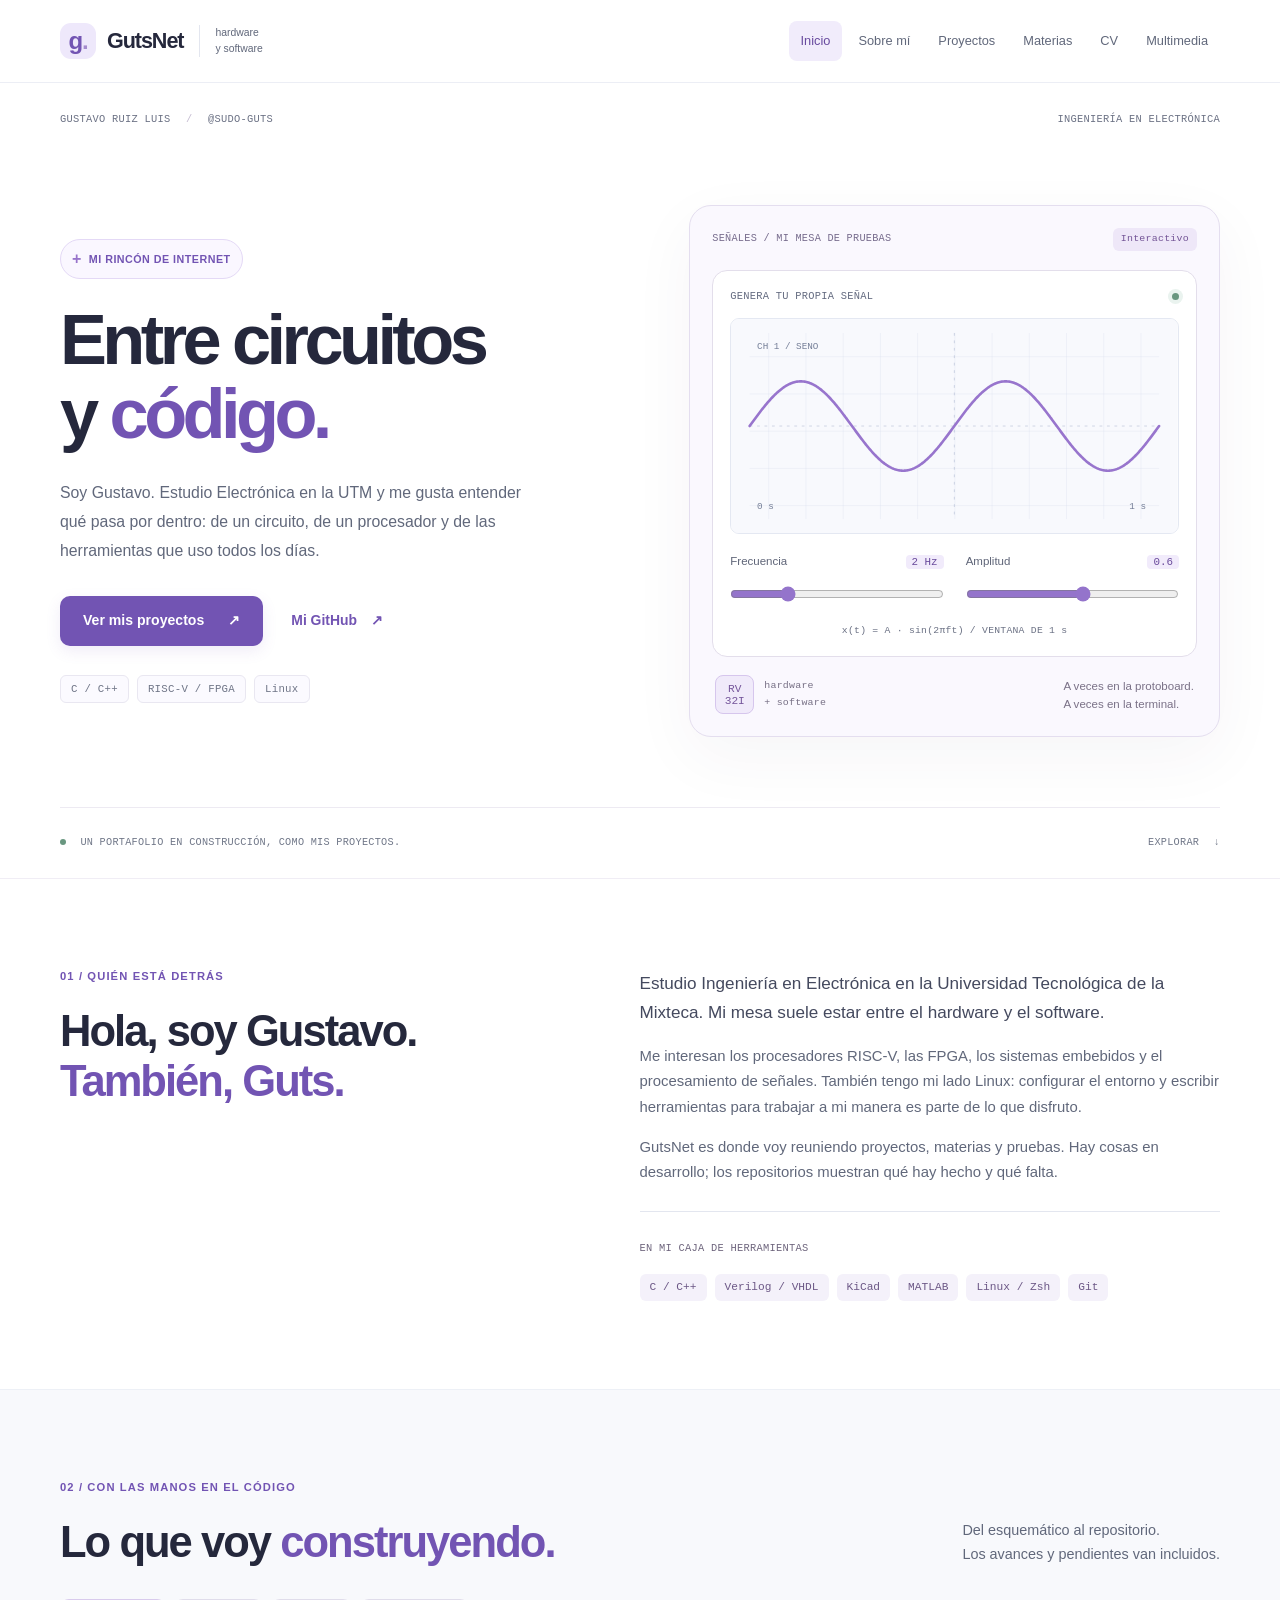
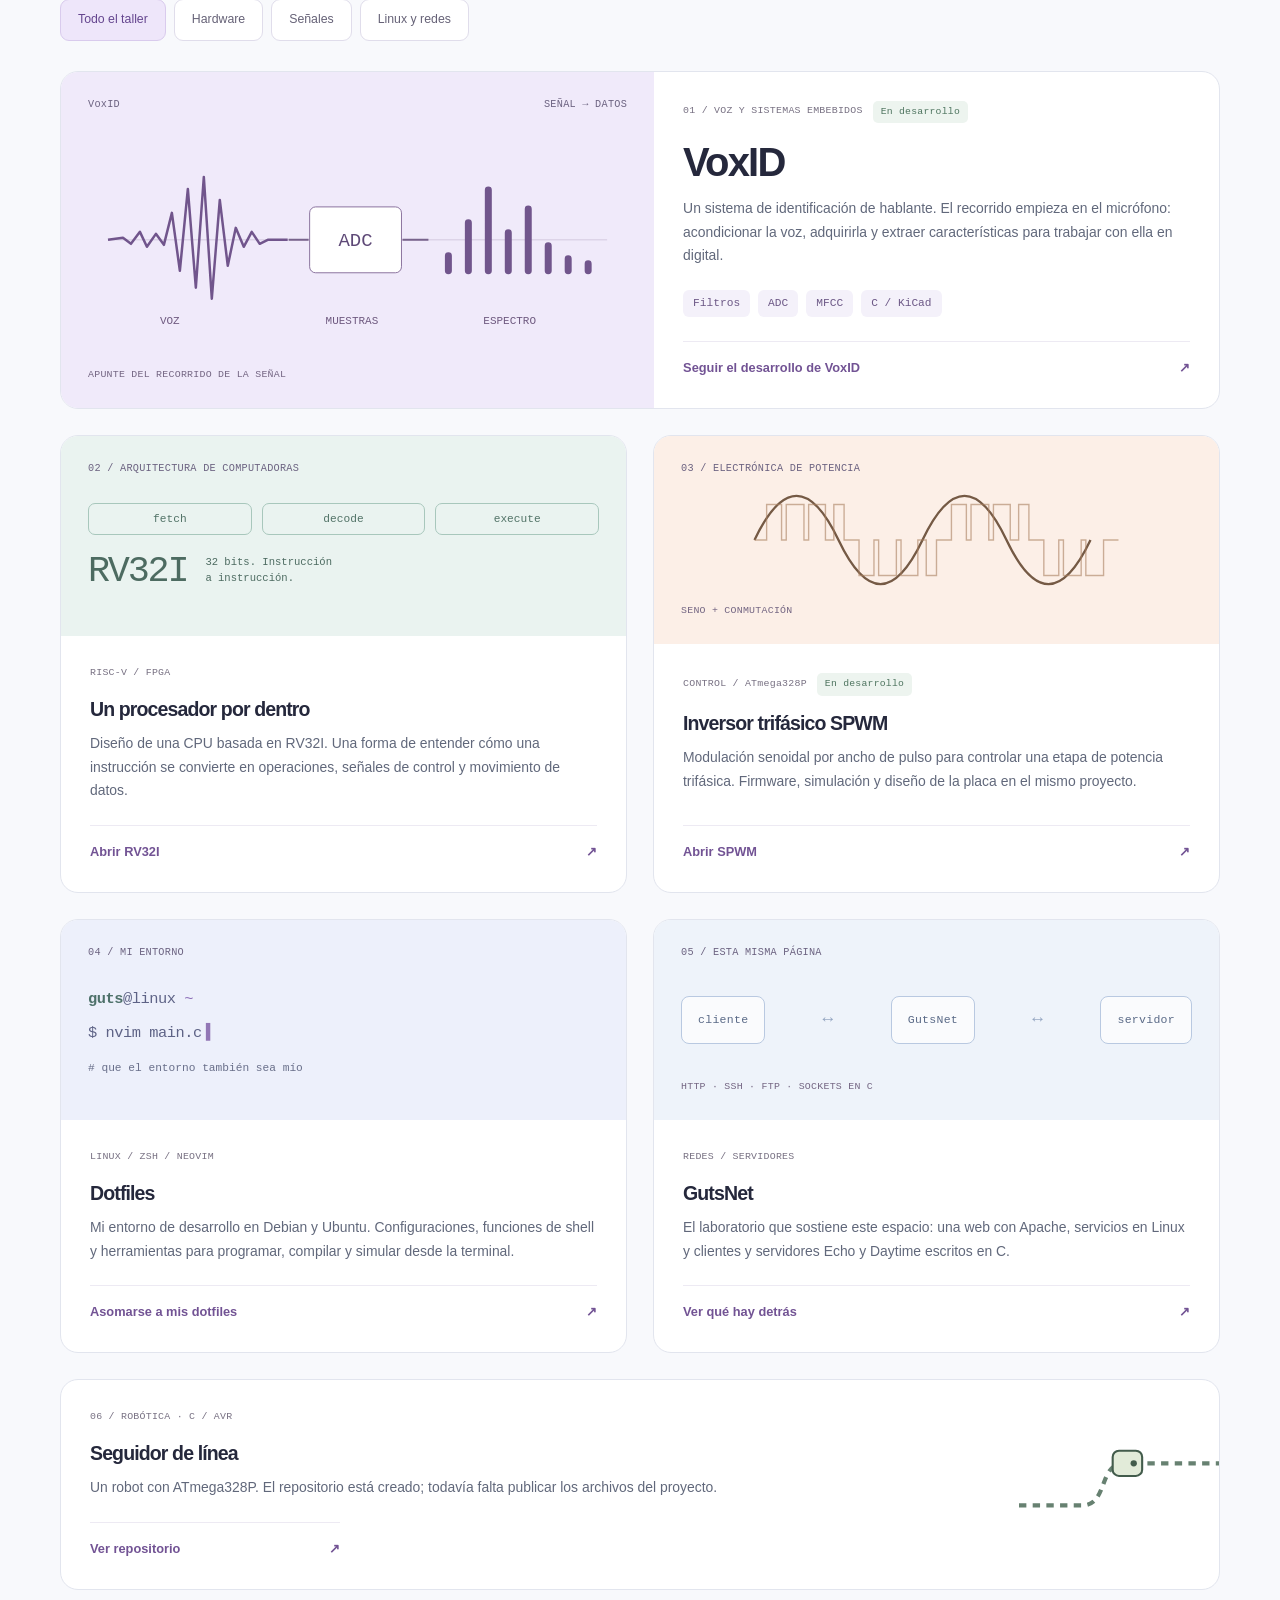
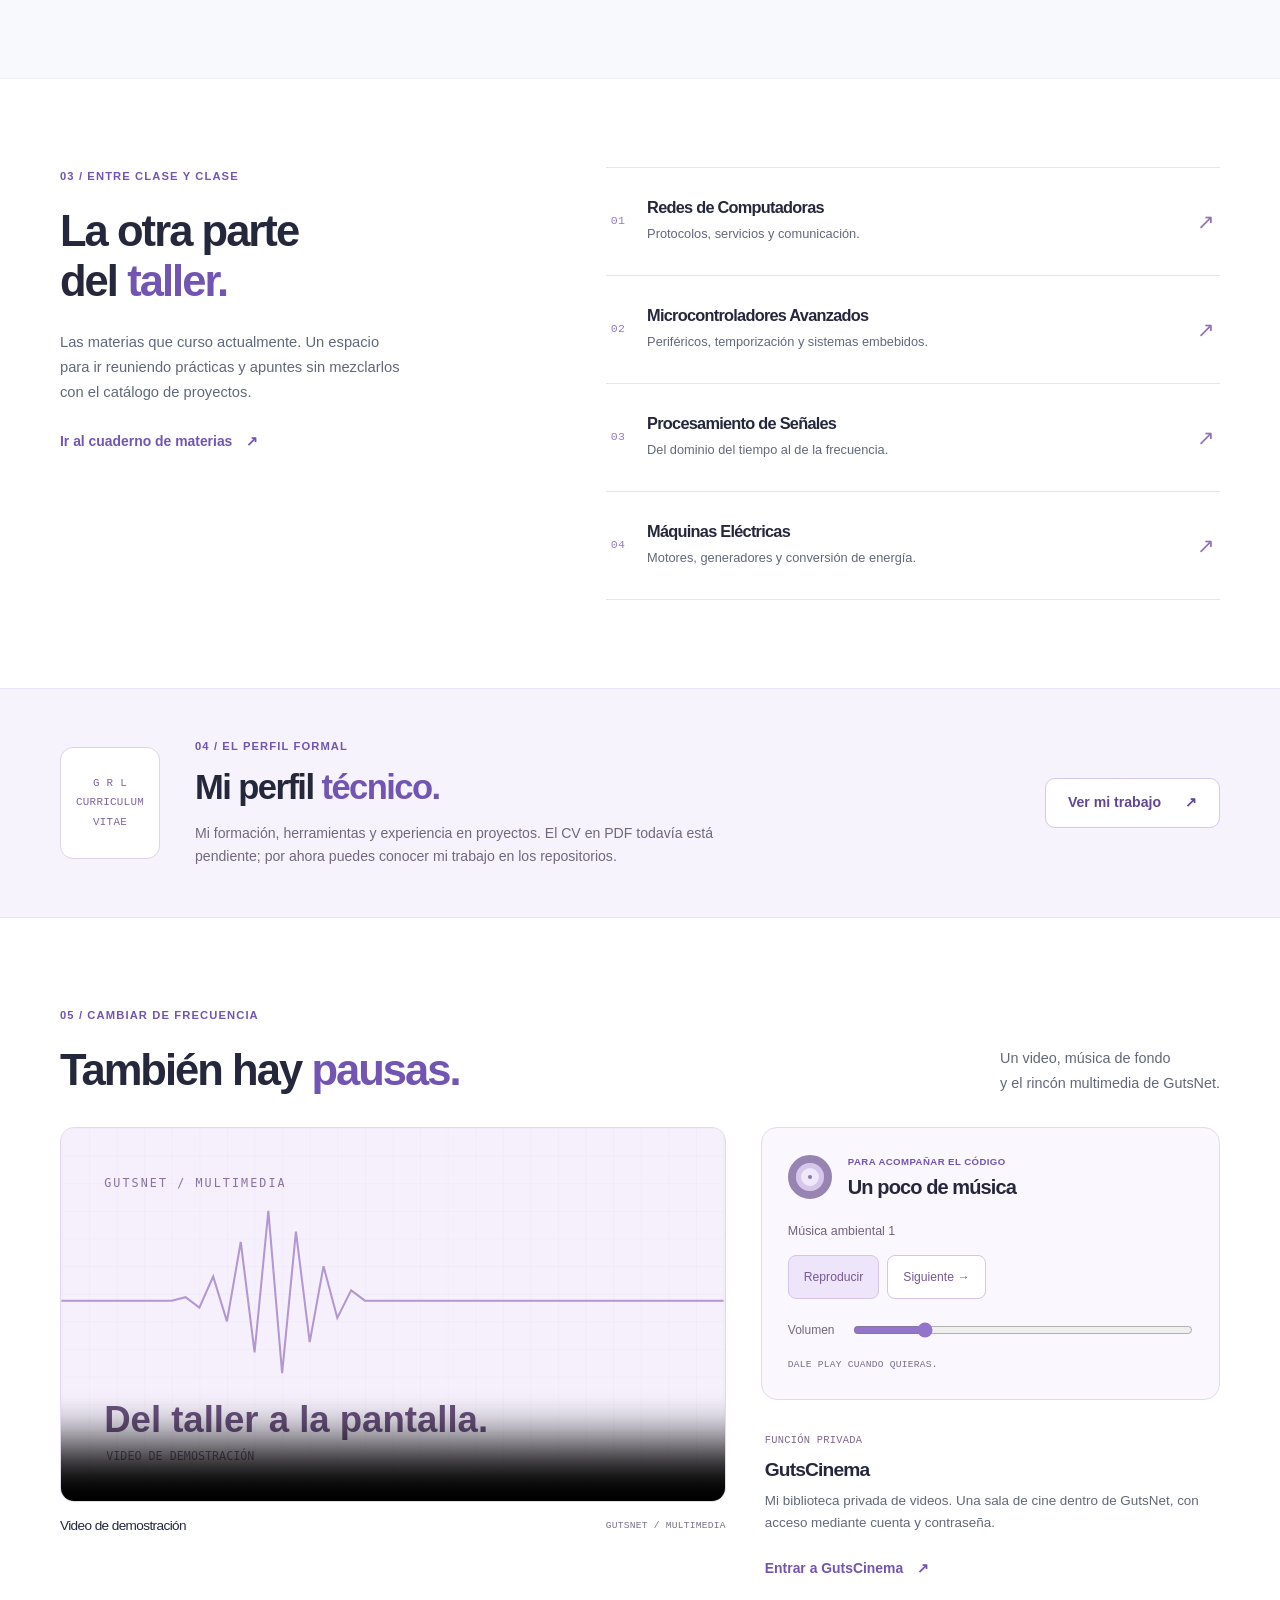
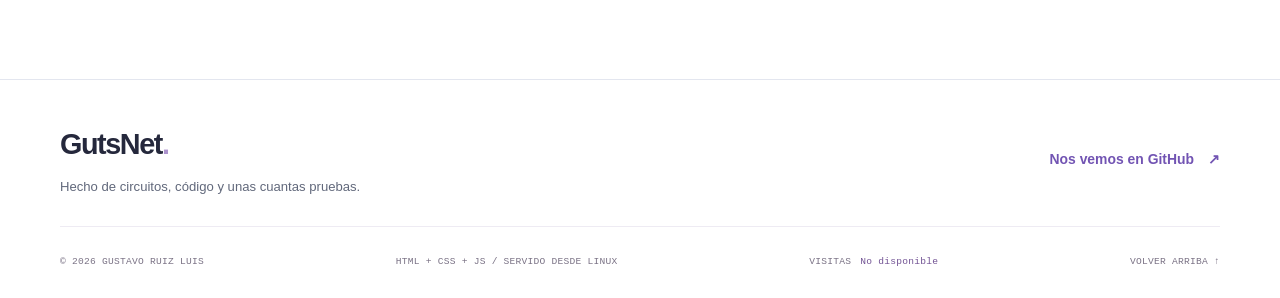
==== commit 6af7818a: "Cinema: Preparar servidor privado con HTTPS y pruebas de reproducción" ====
--- a/C0DE/web/public/index.html
+++ b/C0DE/web/public/index.html
@@ -161,7 +161,7 @@
                     <div class="video-block"><video class="project-video" controls preload="none" playsinline poster="assets/img/video-poster.svg?v=68c2f450ee5a"><source src="assets/video/demostracion.mp4" type="video/mp4">Tu navegador no admite video HTML5.</video><div class="video-caption"><h3>Video de demostración</h3><span class="mono">GUTSNET / MULTIMEDIA</span></div></div>
                     <div class="media-sidebar">
                         <section class="music-player" aria-labelledby="music-heading"><div class="music-heading"><span class="record" aria-hidden="true"></span><div><p class="eyebrow">PARA ACOMPAÑAR EL CÓDIGO</p><h3 id="music-heading">Un poco de música</h3></div></div><p id="music-title" aria-live="polite">Música ambiental 1</p><div class="music-controls"><button id="music-toggle" type="button" aria-pressed="false">Reproducir</button><button id="music-next" type="button" aria-label="Siguiente pista">Siguiente <span aria-hidden="true">→</span></button></div><label class="volume-label" for="music-volume">Volumen<input id="music-volume" type="range" min="0" max="100" value="20"></label><p class="player-note mono">DALE PLAY CUANDO QUIERAS.</p></section>
-                        <div class="cinema-note"><span class="mono">FUNCIÓN PRIVADA</span><h3>GutsNet Cinema</h3><p>La biblioteca multimedia del servidor. Su acceso requiere HTTPS y credenciales; la configuración sigue en preparación.</p><span class="coming-soon">Acceso privado · en preparación</span></div>
+                        <div class="cinema-note"><span class="mono">FUNCIÓN PRIVADA</span><h3>GutsCinema</h3><p>Mi biblioteca privada de videos. Una sala de cine dentro de GutsNet, con acceso mediante cuenta y contraseña.</p><a class="text-link" href="cinema/">Entrar a GutsCinema <span aria-hidden="true">↗</span></a></div>
                     </div>
                 </div>
             </div>
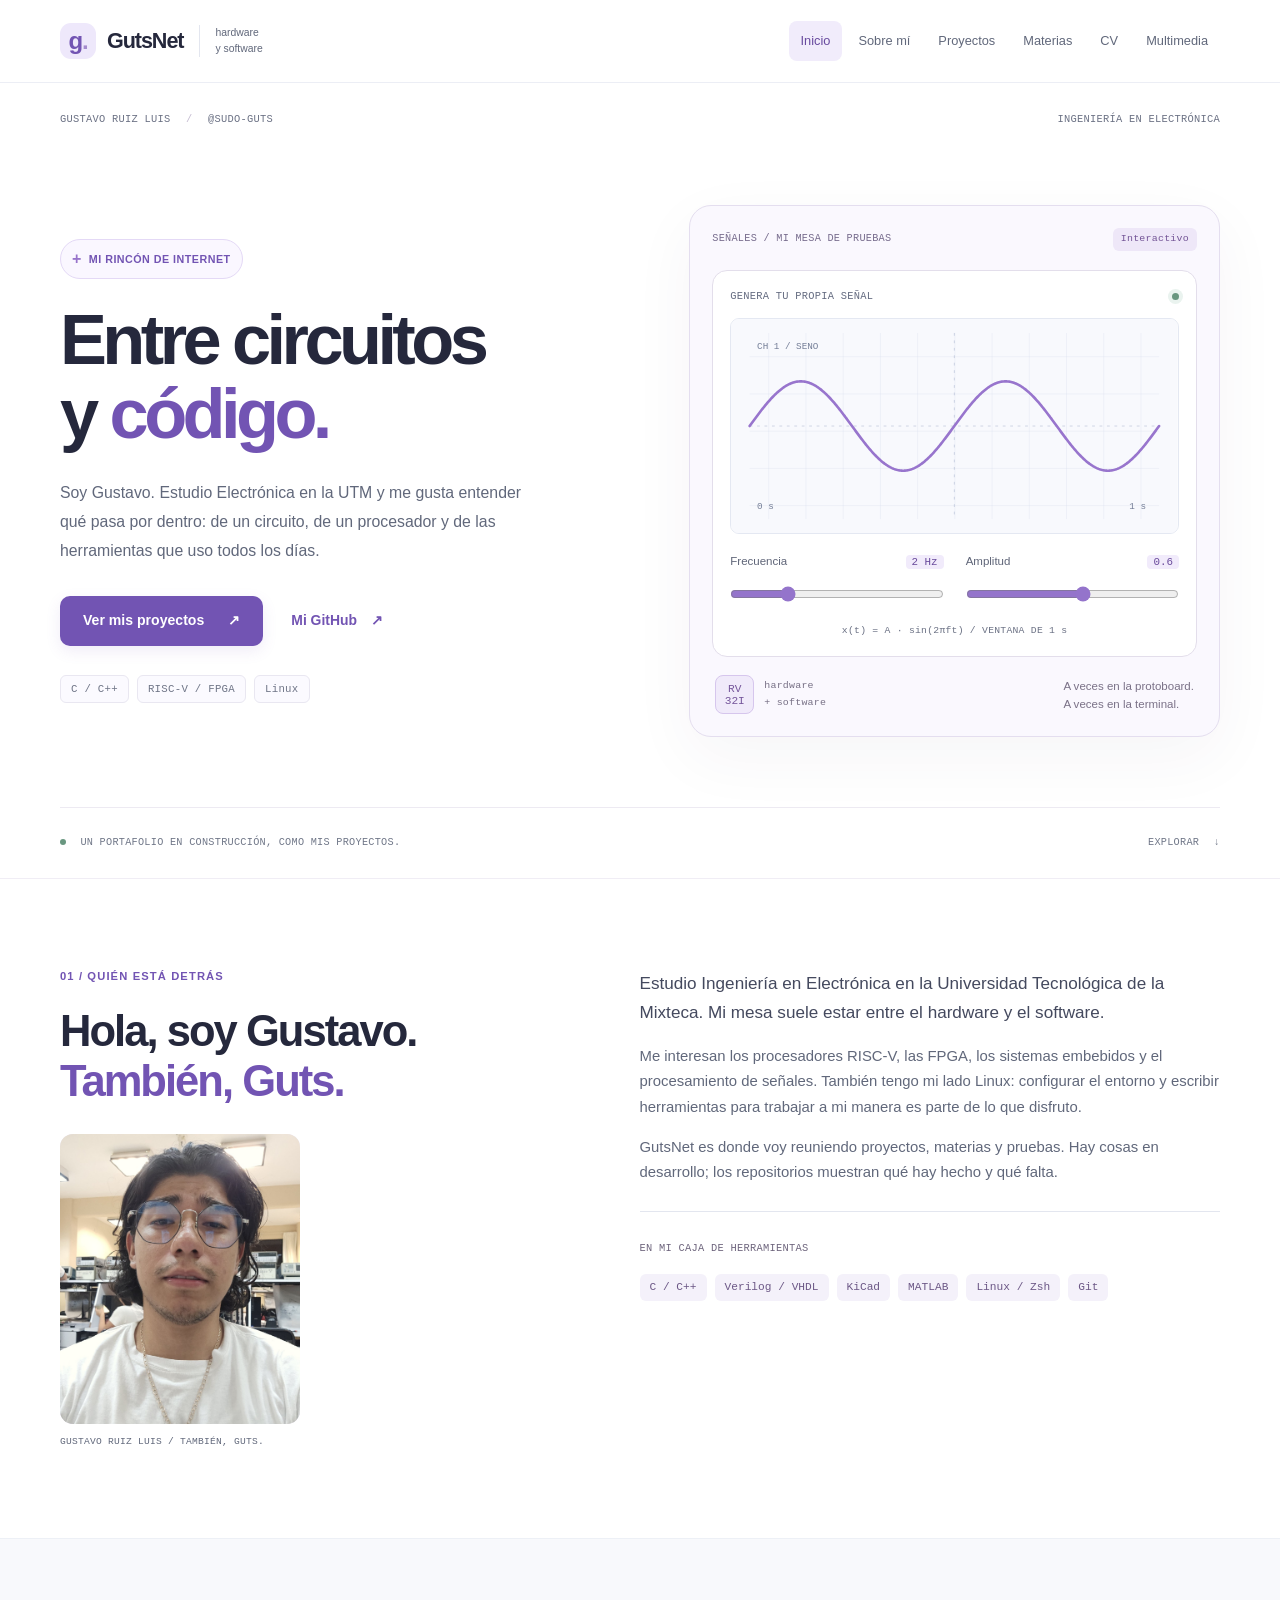
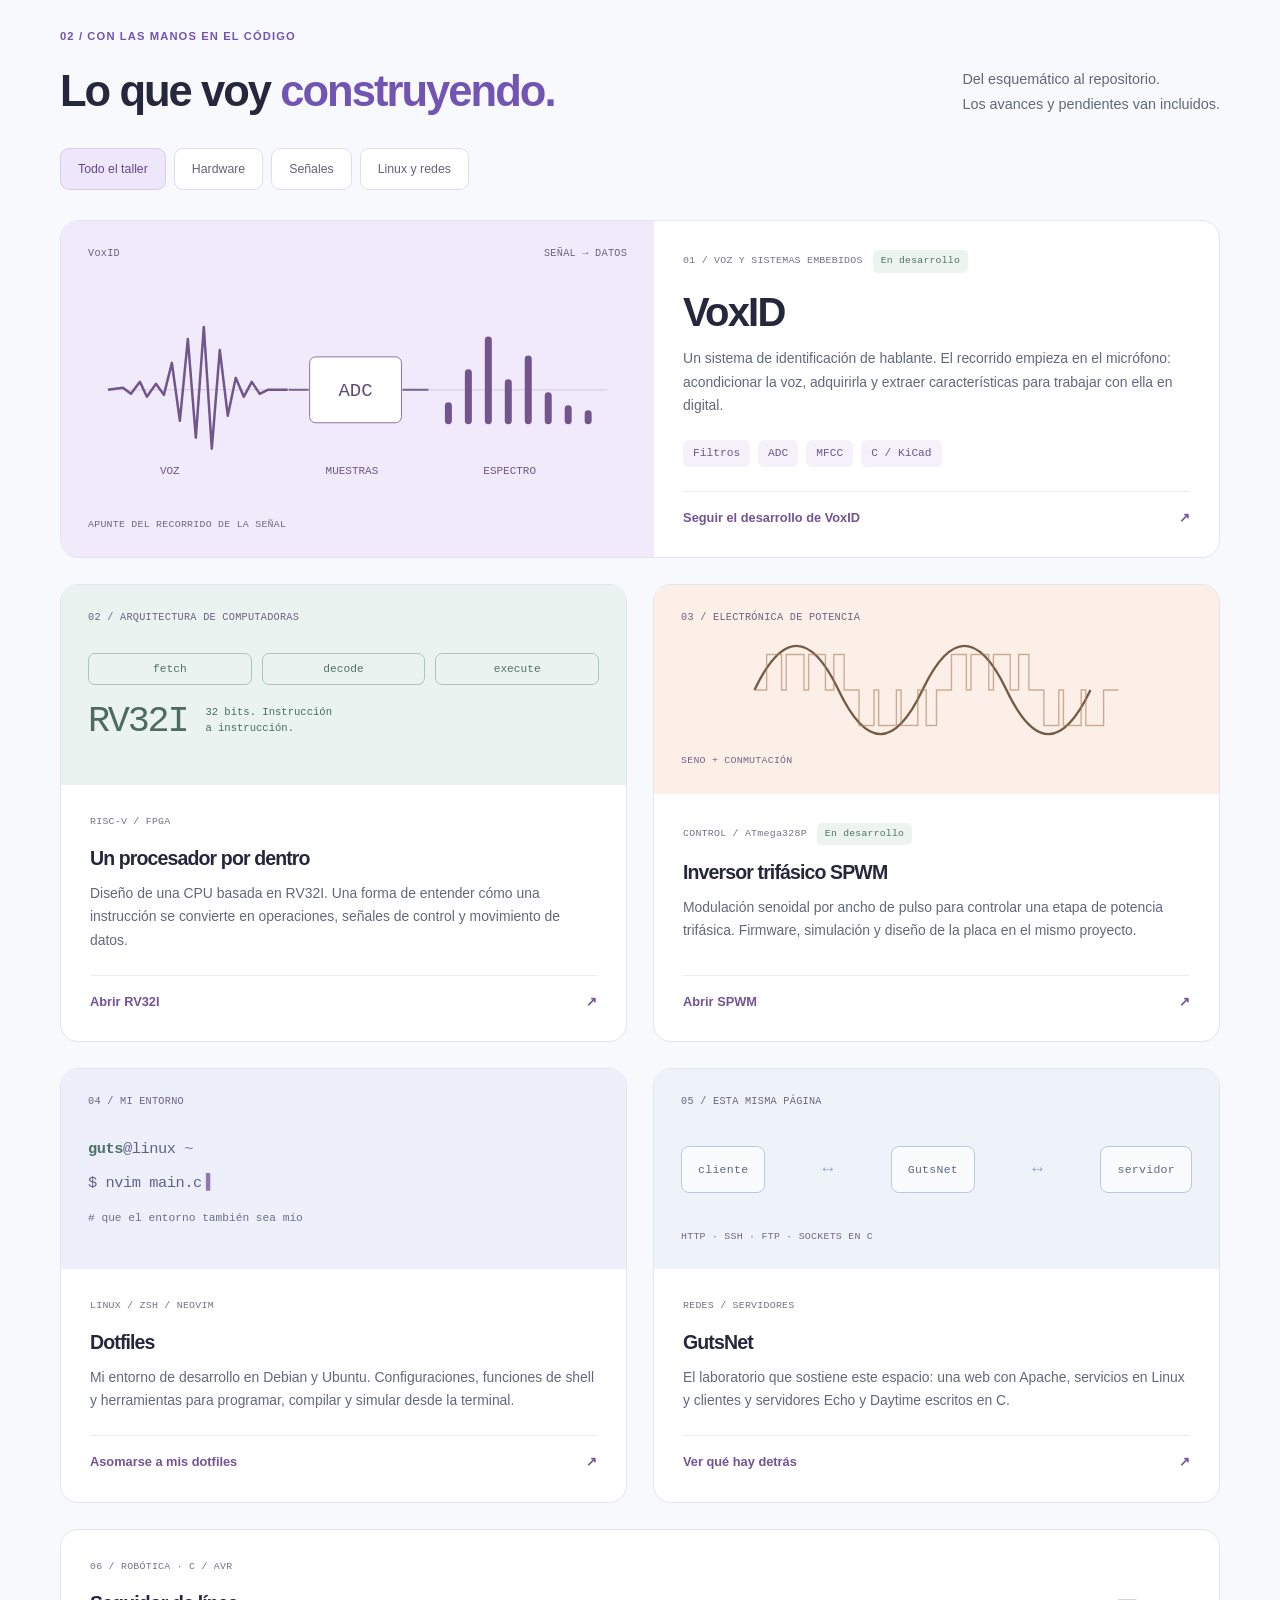
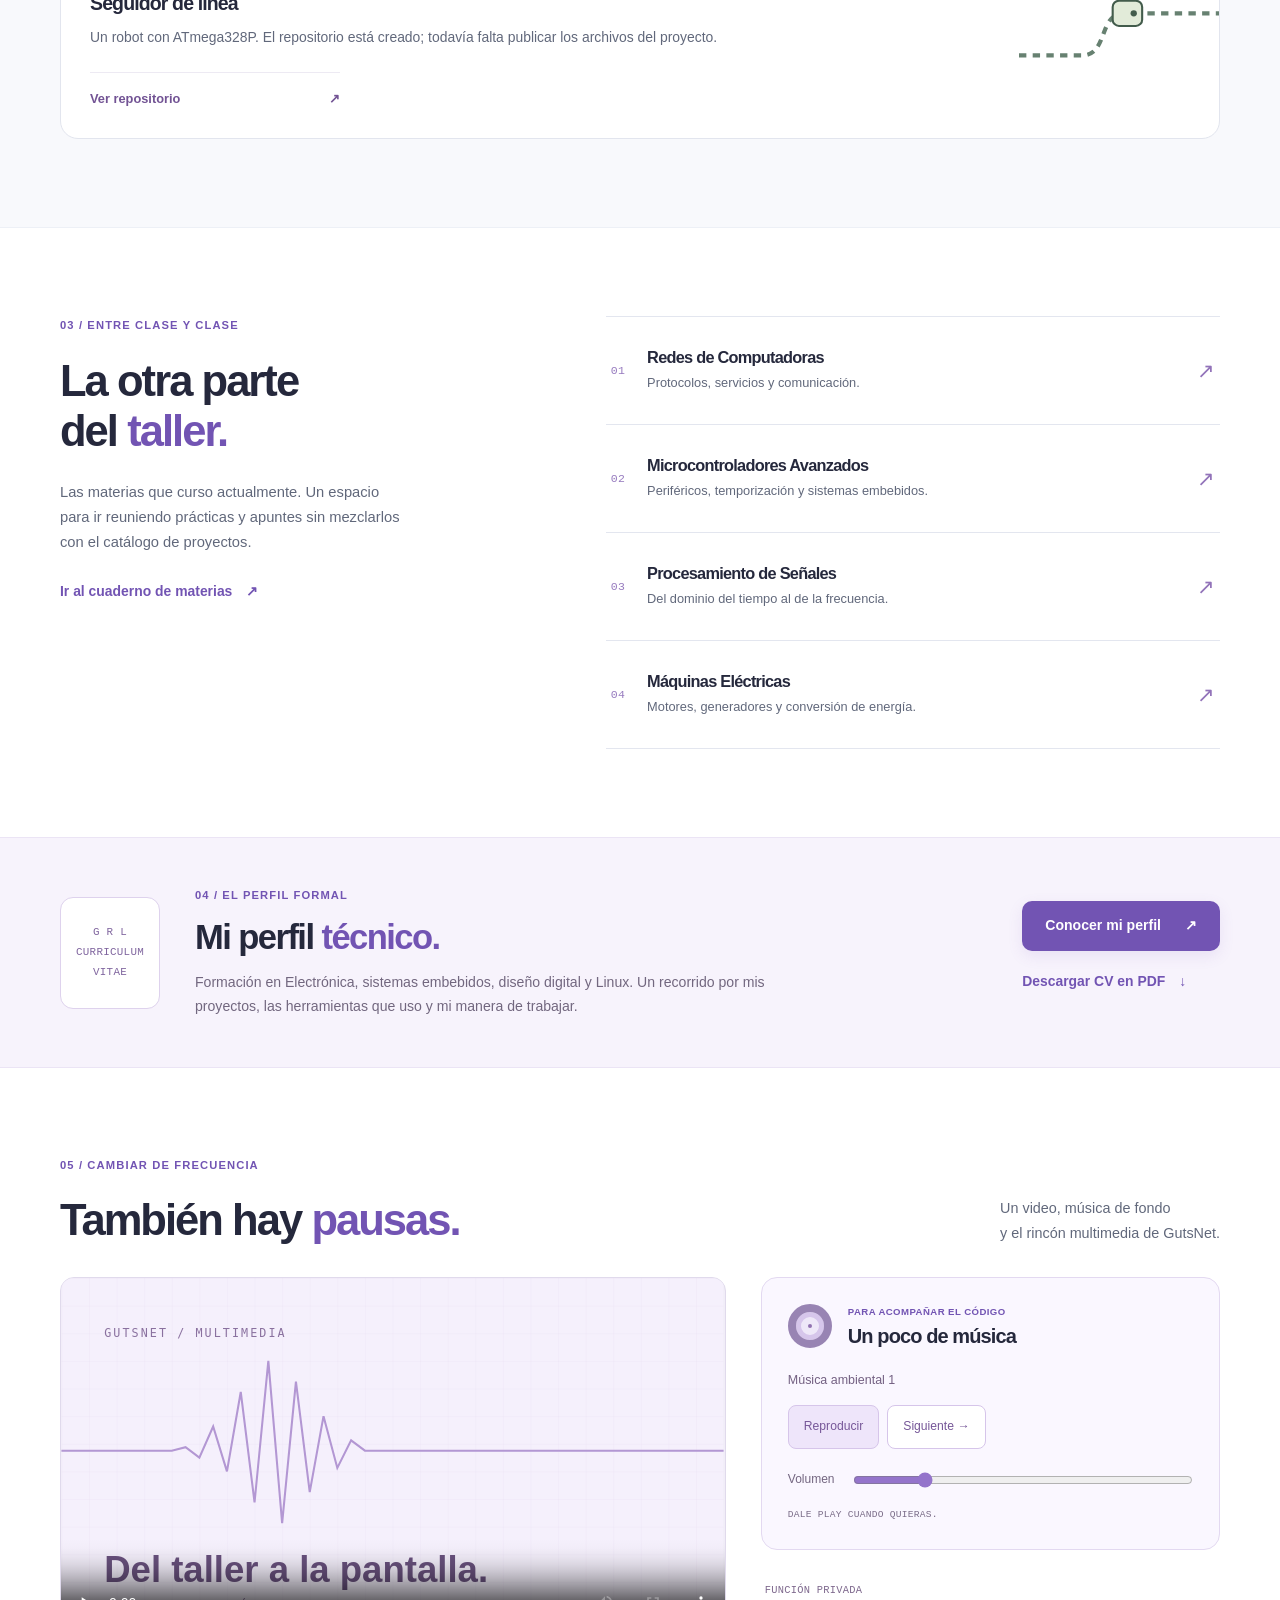
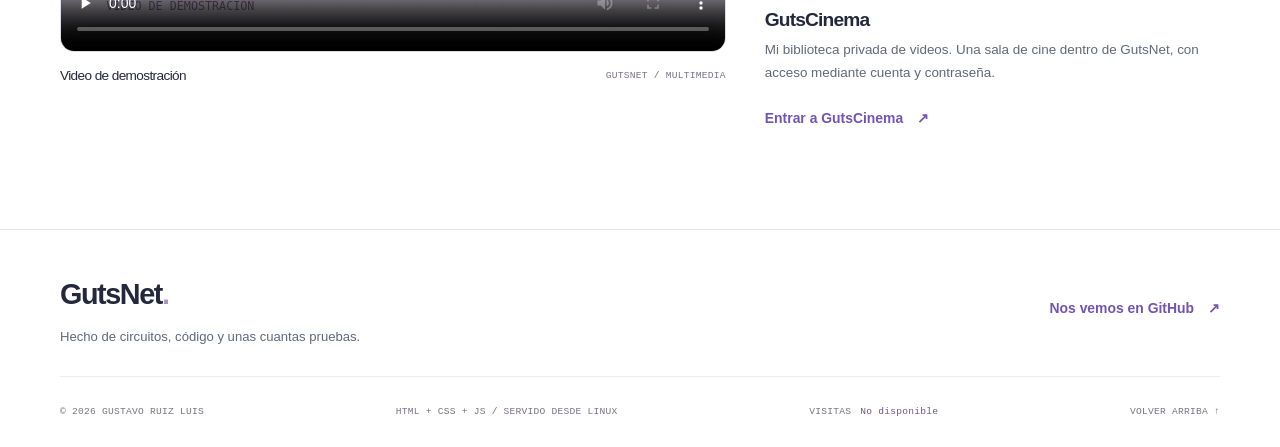
==== commit 9b352d6f: "feat: integrar fotografía y CV técnico de Gustavo" ====
--- a/C0DE/web/public/index.html
+++ b/C0DE/web/public/index.html
@@ -7,7 +7,7 @@
     <meta name="theme-color" content="#ffffff">
     <title>GutsNet | El taller de Gustavo</title>
     <link rel="icon" href="assets/img/favicon.svg?v=2ca871dd7910" type="image/svg+xml">
-    <link rel="stylesheet" href="assets/css/style.css?v=8bddbe37b28e">
+    <link rel="stylesheet" href="assets/css/style.css?v=04d1e9b48a64">
     <script src="assets/js/main.js?v=361af7270b46" defer></script>
 </head>
 <body>
@@ -80,7 +80,14 @@
 
         <section id="sobre-mi" class="section about-section" aria-labelledby="about-title">
             <div class="container about-layout">
-                <div><p class="eyebrow">01 / QUIÉN ESTÁ DETRÁS</p><h2 id="about-title">Hola, soy Gustavo.<br><em>También, Guts.</em></h2></div>
+                <div>
+                    <p class="eyebrow">01 / QUIÉN ESTÁ DETRÁS</p>
+                    <h2 id="about-title">Hola, soy Gustavo.<br><em>También, Guts.</em></h2>
+                    <figure class="profile-portrait">
+                        <img src="assets/img/gustavo-ruiz-luis.jpg" alt="Gustavo Ruiz Luis en el laboratorio de electrónica" width="1152" height="1536" loading="lazy" decoding="async">
+                        <figcaption class="mono">GUSTAVO RUIZ LUIS / TAMBIÉN, GUTS.</figcaption>
+                    </figure>
+                </div>
                 <div class="about-copy">
                     <p class="lead">Estudio Ingeniería en Electrónica en la Universidad Tecnológica de la Mixteca. Mi mesa suele estar entre el hardware y el software.</p>
                     <p>Me interesan los procesadores RISC-V, las FPGA, los sistemas embebidos y el procesamiento de señales. También tengo mi lado Linux: configurar el entorno y escribir herramientas para trabajar a mi manera es parte de lo que disfruto.</p>
@@ -151,7 +158,11 @@
         </section>
 
         <section id="cv" class="section cv-section" aria-labelledby="cv-title">
-            <div class="container cv-layout"><span class="cv-stamp mono" aria-hidden="true">G R L<br>CURRICULUM<br>VITAE</span><div><p class="eyebrow">04 / EL PERFIL FORMAL</p><h2 id="cv-title">Mi perfil <em>técnico.</em></h2><p>Mi formación, herramientas y experiencia en proyectos. El CV en PDF todavía está pendiente; por ahora puedes conocer mi trabajo en los repositorios.</p></div><a class="button secondary" href="https://github.com/Sudo-Guts" target="_blank" rel="noopener noreferrer">Ver mi trabajo <span aria-hidden="true">↗</span></a></div>
+            <div class="container cv-layout">
+                <span class="cv-stamp mono" aria-hidden="true">G R L<br>CURRICULUM<br>VITAE</span>
+                <div><p class="eyebrow">04 / EL PERFIL FORMAL</p><h2 id="cv-title">Mi perfil <em>técnico.</em></h2><p>Formación en Electrónica, sistemas embebidos, diseño digital y Linux. Un recorrido por mis proyectos, las herramientas que uso y mi manera de trabajar.</p></div>
+                <div class="cv-actions"><a class="button primary" href="cv.html">Conocer mi perfil <span aria-hidden="true">↗</span></a><a class="text-link" href="assets/docs/Gustavo_Ruiz_Luis_CV.pdf" download>Descargar CV en PDF <span aria-hidden="true">↓</span></a></div>
+            </div>
         </section>
 
         <section id="multimedia" class="section multimedia-section" aria-labelledby="media-title">
--- a/C0DE/web/public/assets/css/style.css
+++ b/C0DE/web/public/assets/css/style.css
@@ -111,6 +111,9 @@
 .about-layout { display: grid; grid-template-columns: .95fr 1.15fr; gap: 100px; }
 .about-copy { max-width: 590px; color: var(--muted); font-size: .93rem; }
 .about-copy .lead { margin-top: 2px; color: #44495e; font-size: 1.07rem; }
+.profile-portrait { width: min(100%, 240px); margin: 28px 0 0; }
+.profile-portrait img { display: block; width: 100%; height: 290px; border-radius: 13px; object-fit: cover; object-position: 50% 35%; background: var(--lavender); }
+.profile-portrait figcaption { margin-top: 10px; color: var(--muted); font-size: .6rem; }
 .toolbox { margin-top: 26px; padding-top: 22px; border-top: 1px solid var(--border); }
 .toolbox > .mono { color: #6e657d; font-size: .65rem; }
 .tag-list { display: flex; flex-wrap: wrap; gap: 8px; padding: 0; margin: 14px 0 0; list-style: none; }
@@ -185,6 +188,7 @@
 .cv-layout h2 { margin-bottom: 14px; font-size: clamp(1.8rem, 2.7vw, 2.5rem); }
 .cv-layout p:last-child { max-width: 570px; margin-bottom: 0; color: #72677f; font-size: .88rem; }
 .cv-layout .button { flex-shrink: 0; }
+.cv-layout > .cv-actions { display: flex; flex: 0 0 auto; flex-direction: column; align-items: flex-start; gap: 9px; }
 
 /* Multimedia */
 .media-layout { display: grid; grid-template-columns: 1.45fr 1fr; gap: 35px; }
